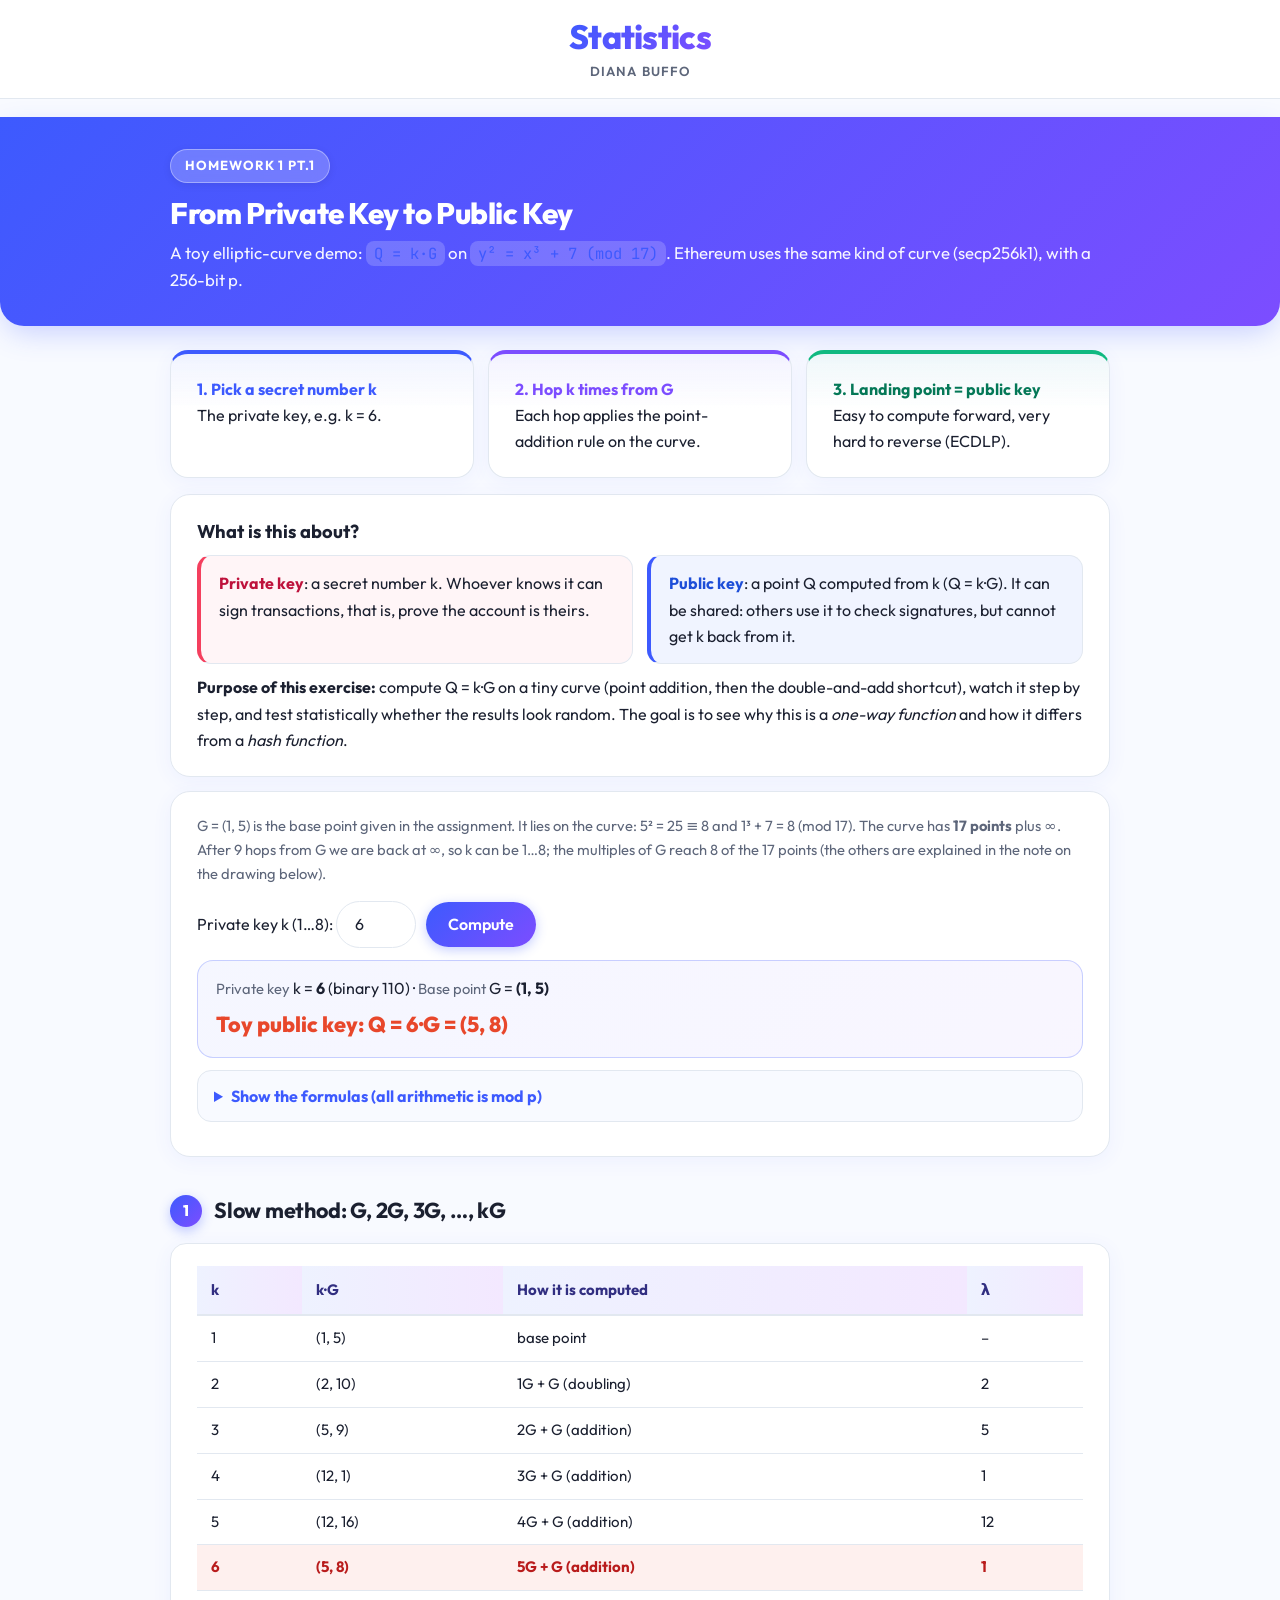
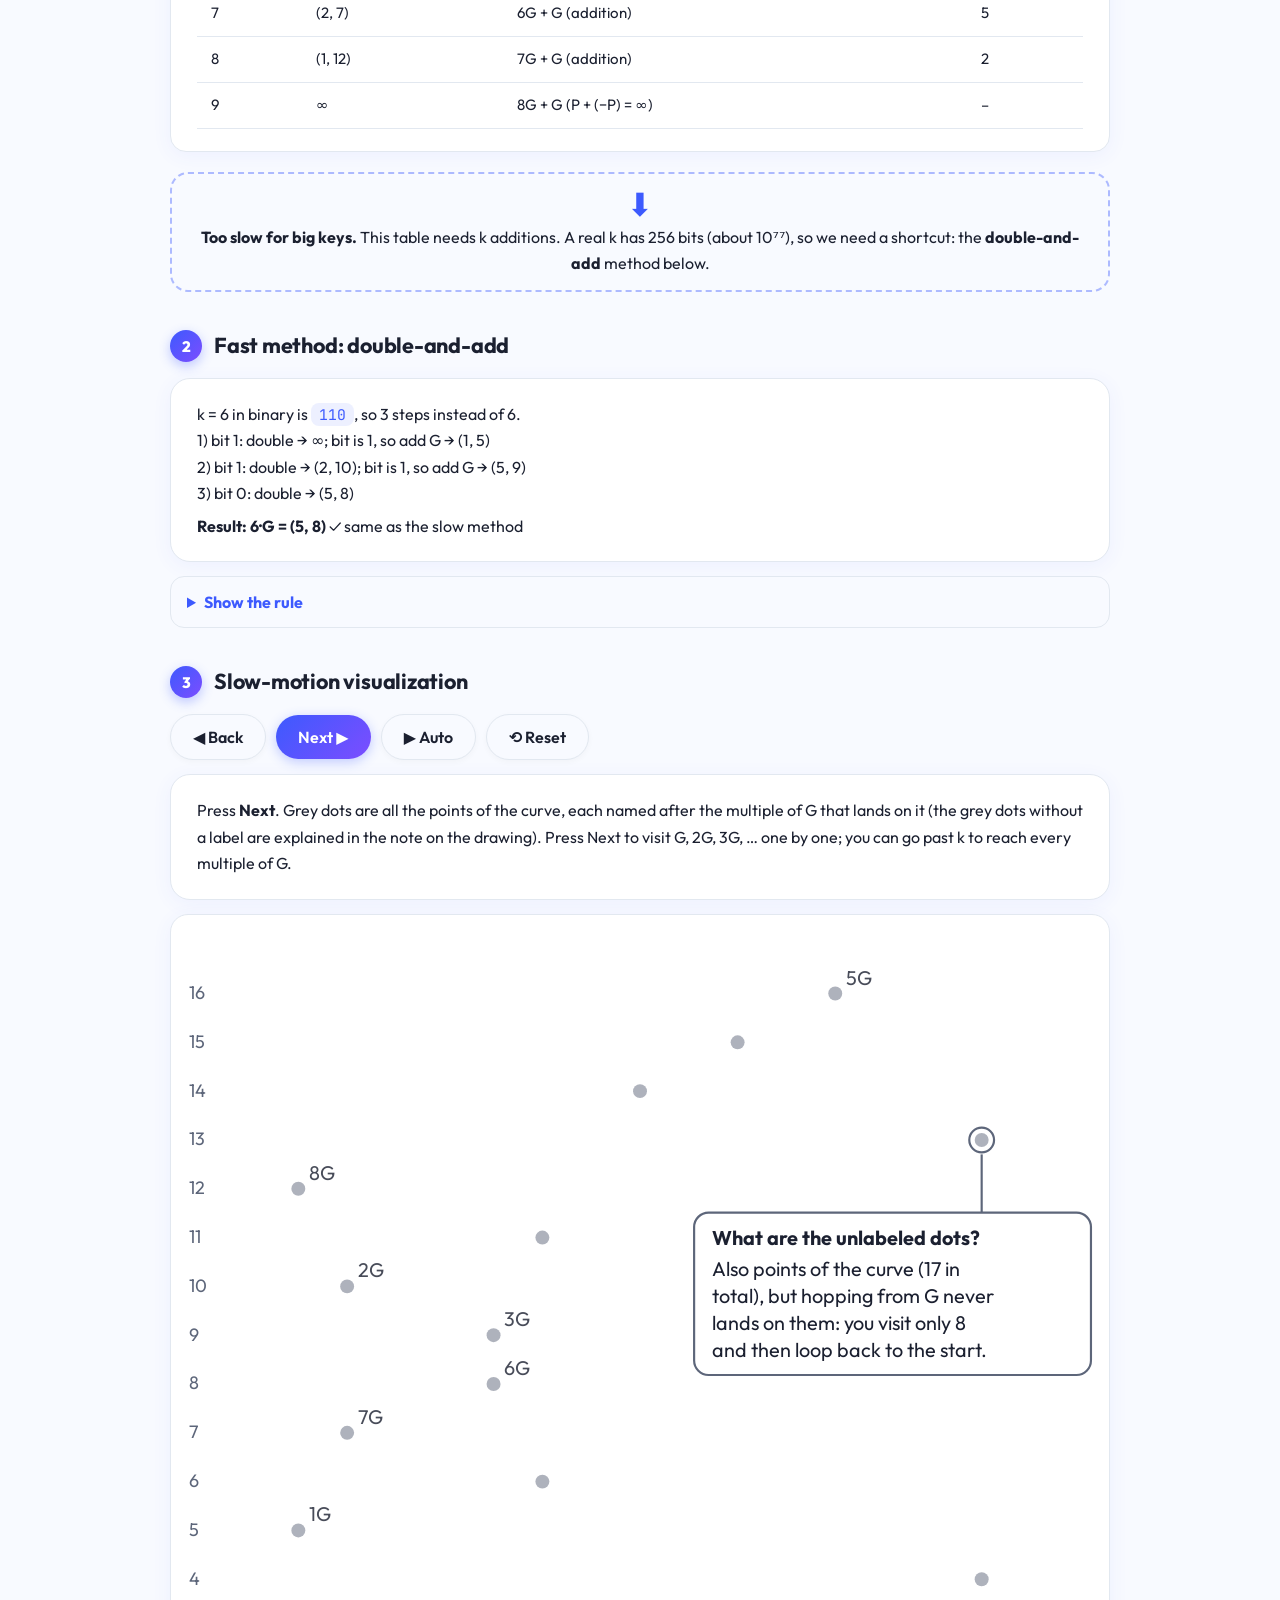
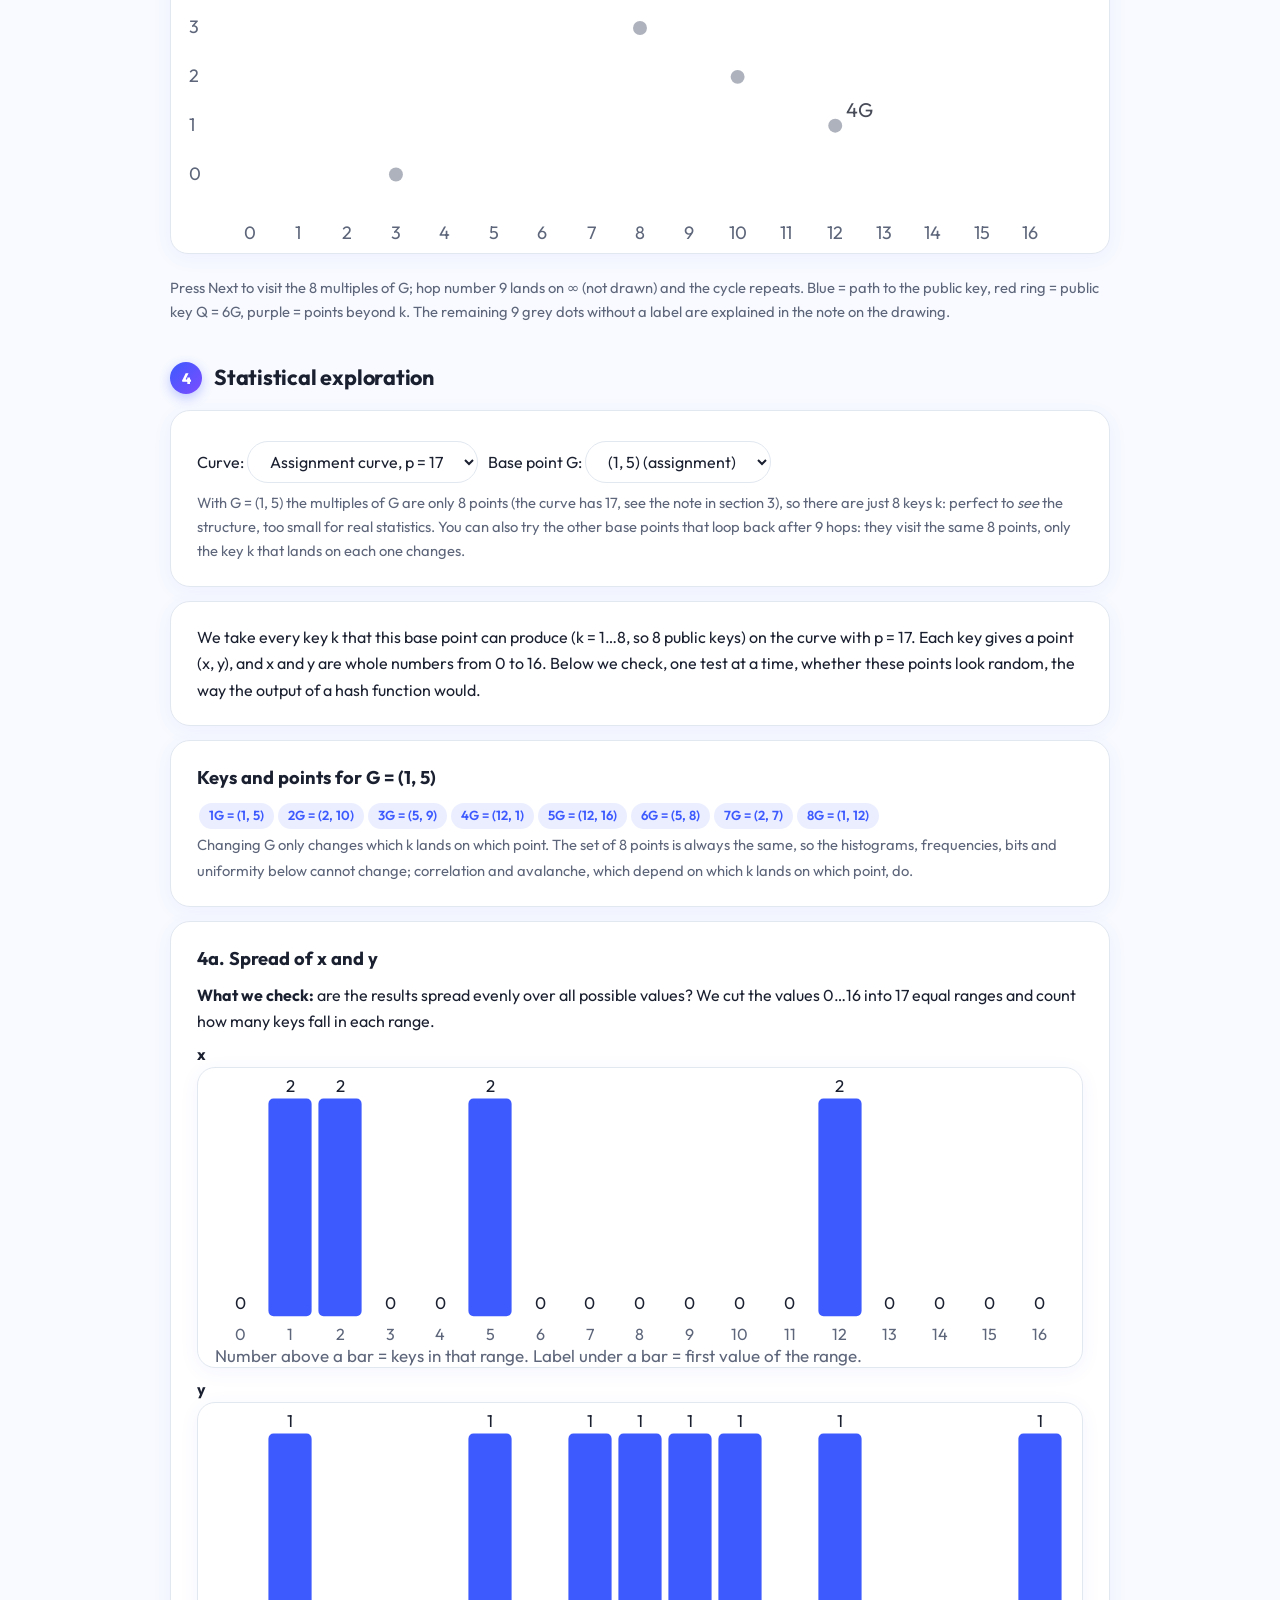
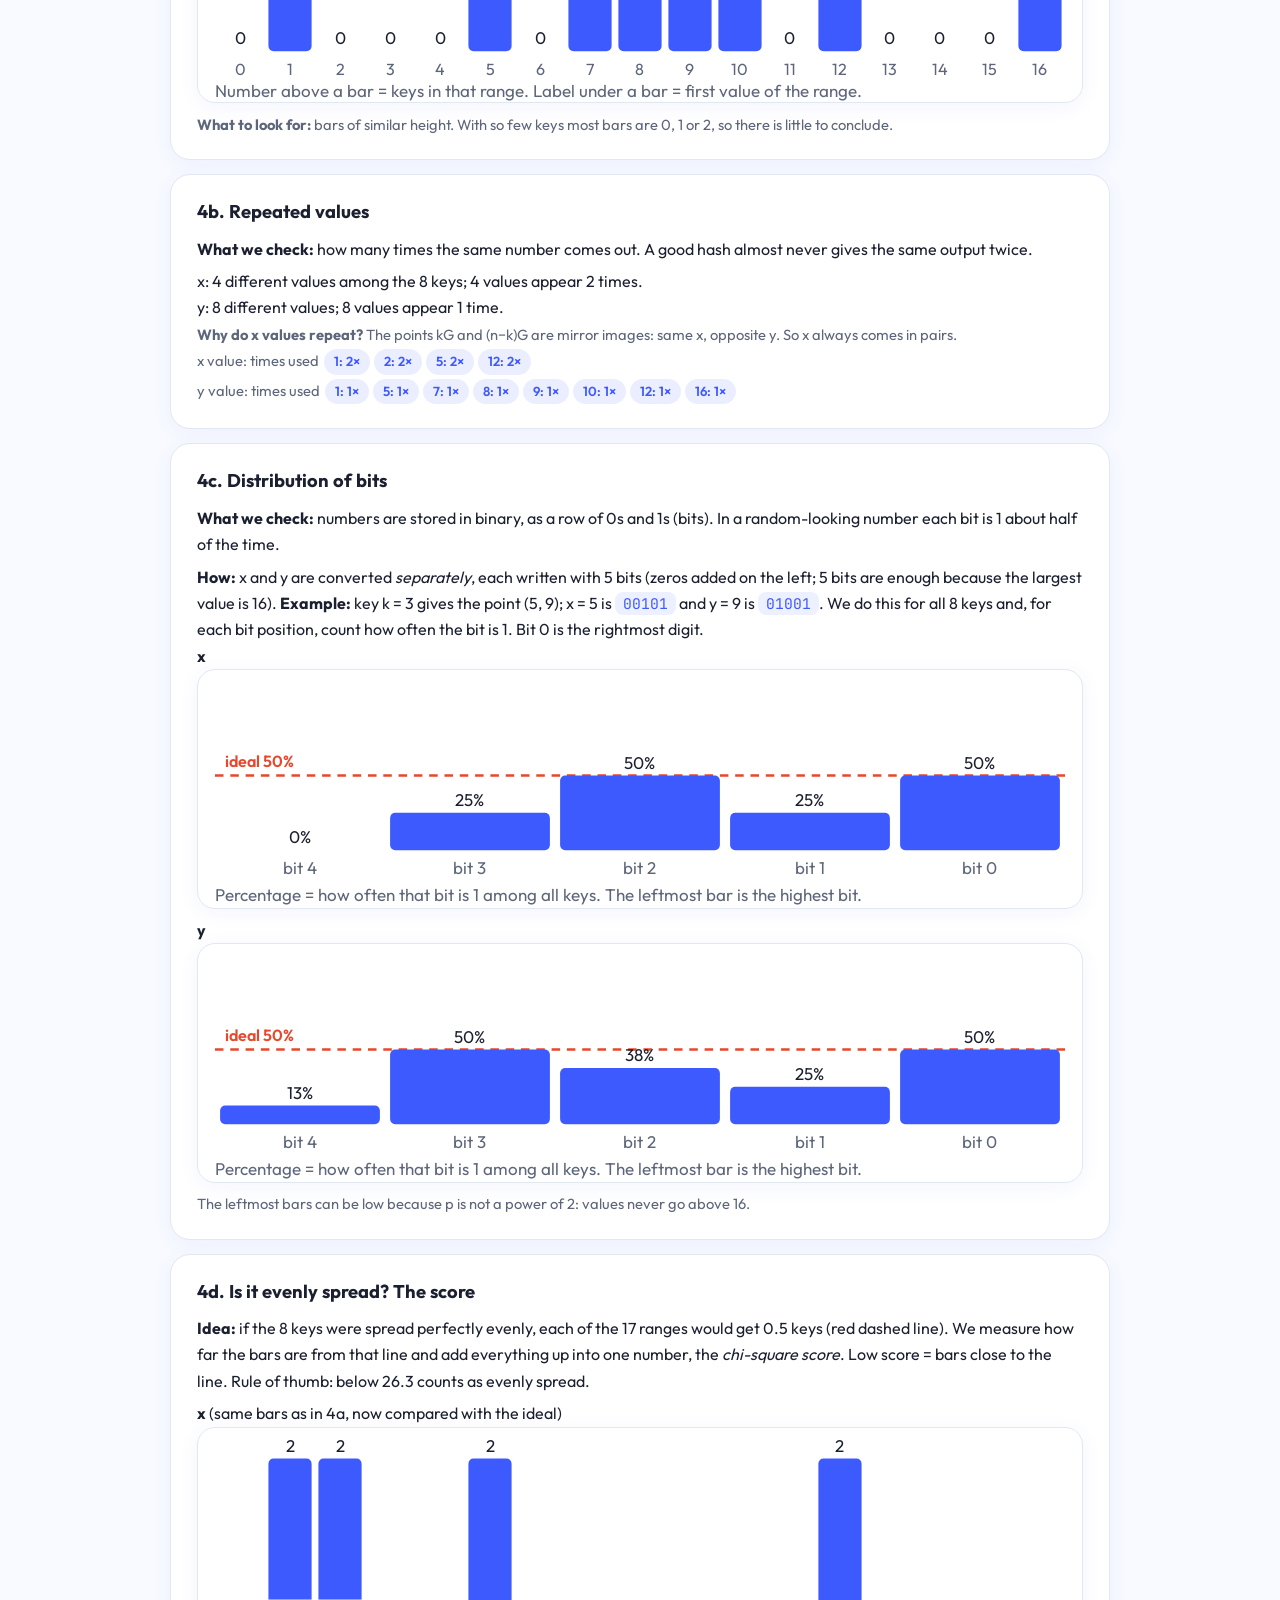
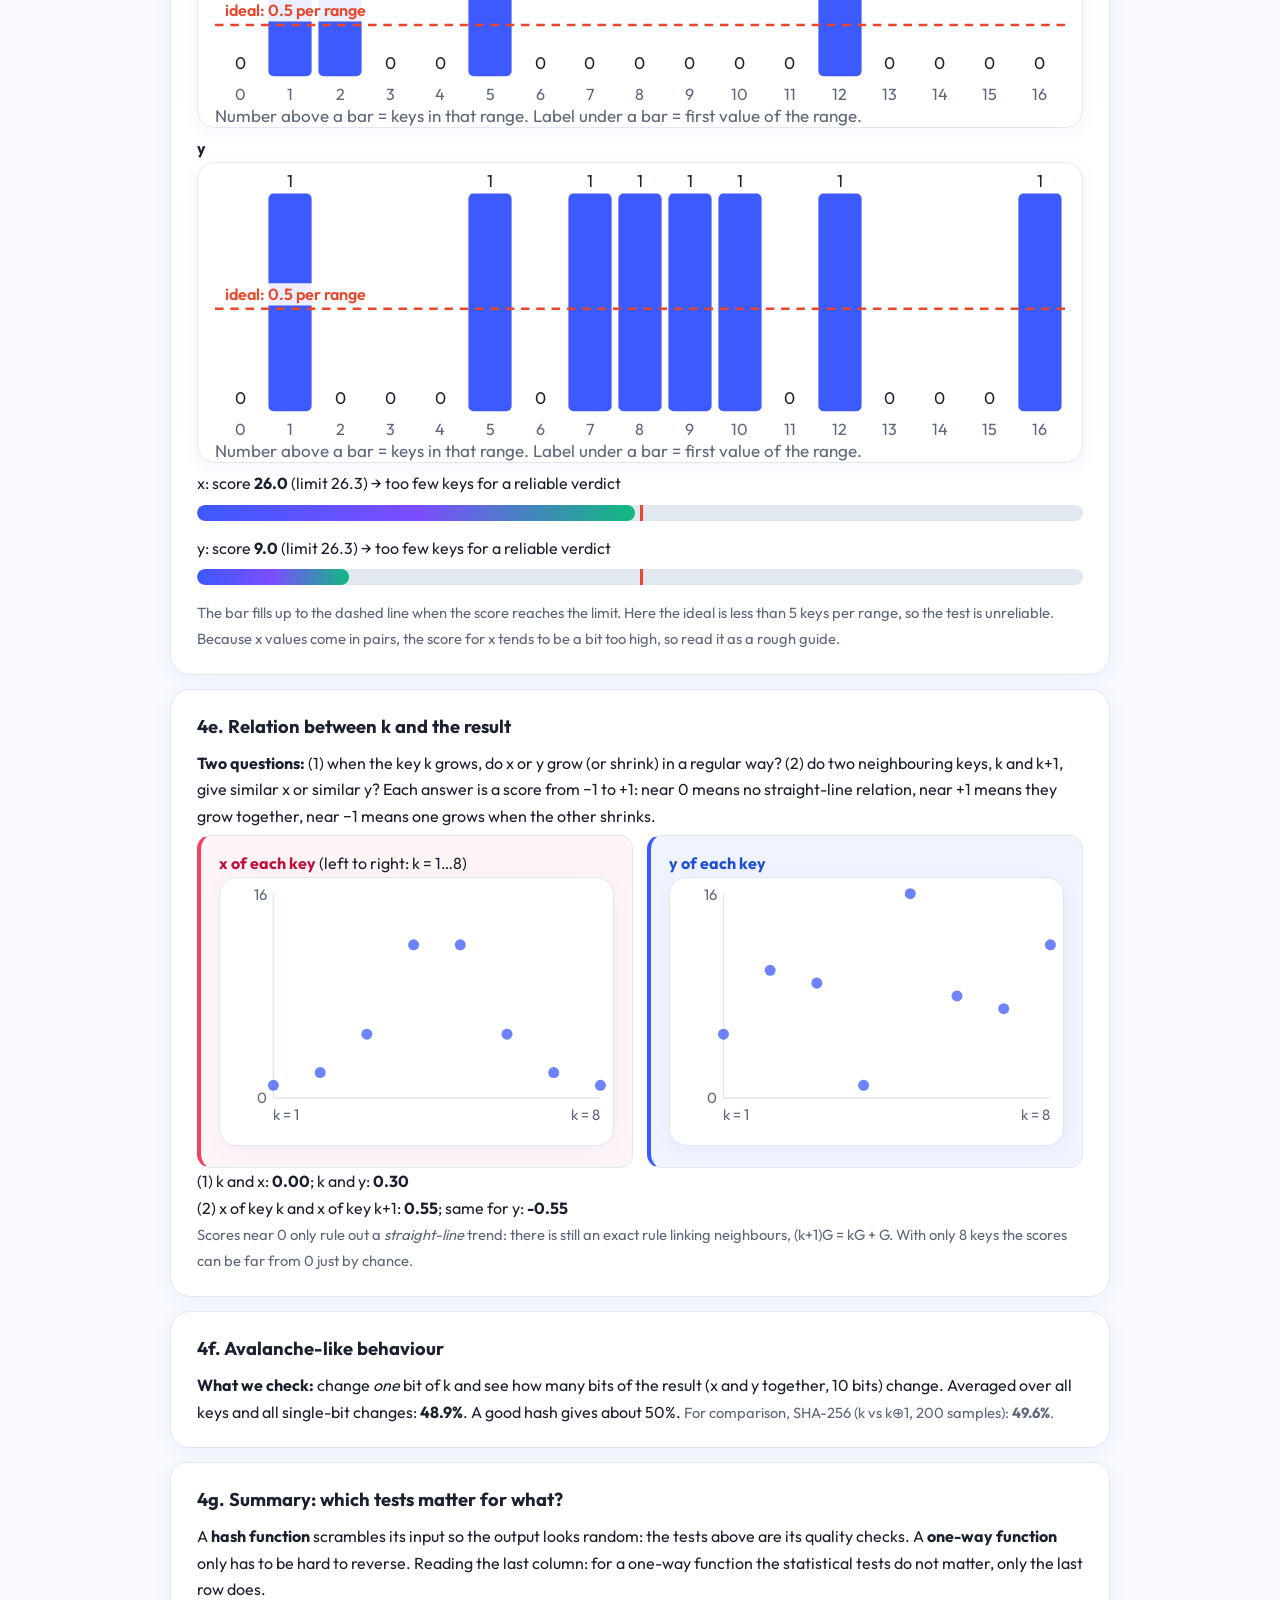
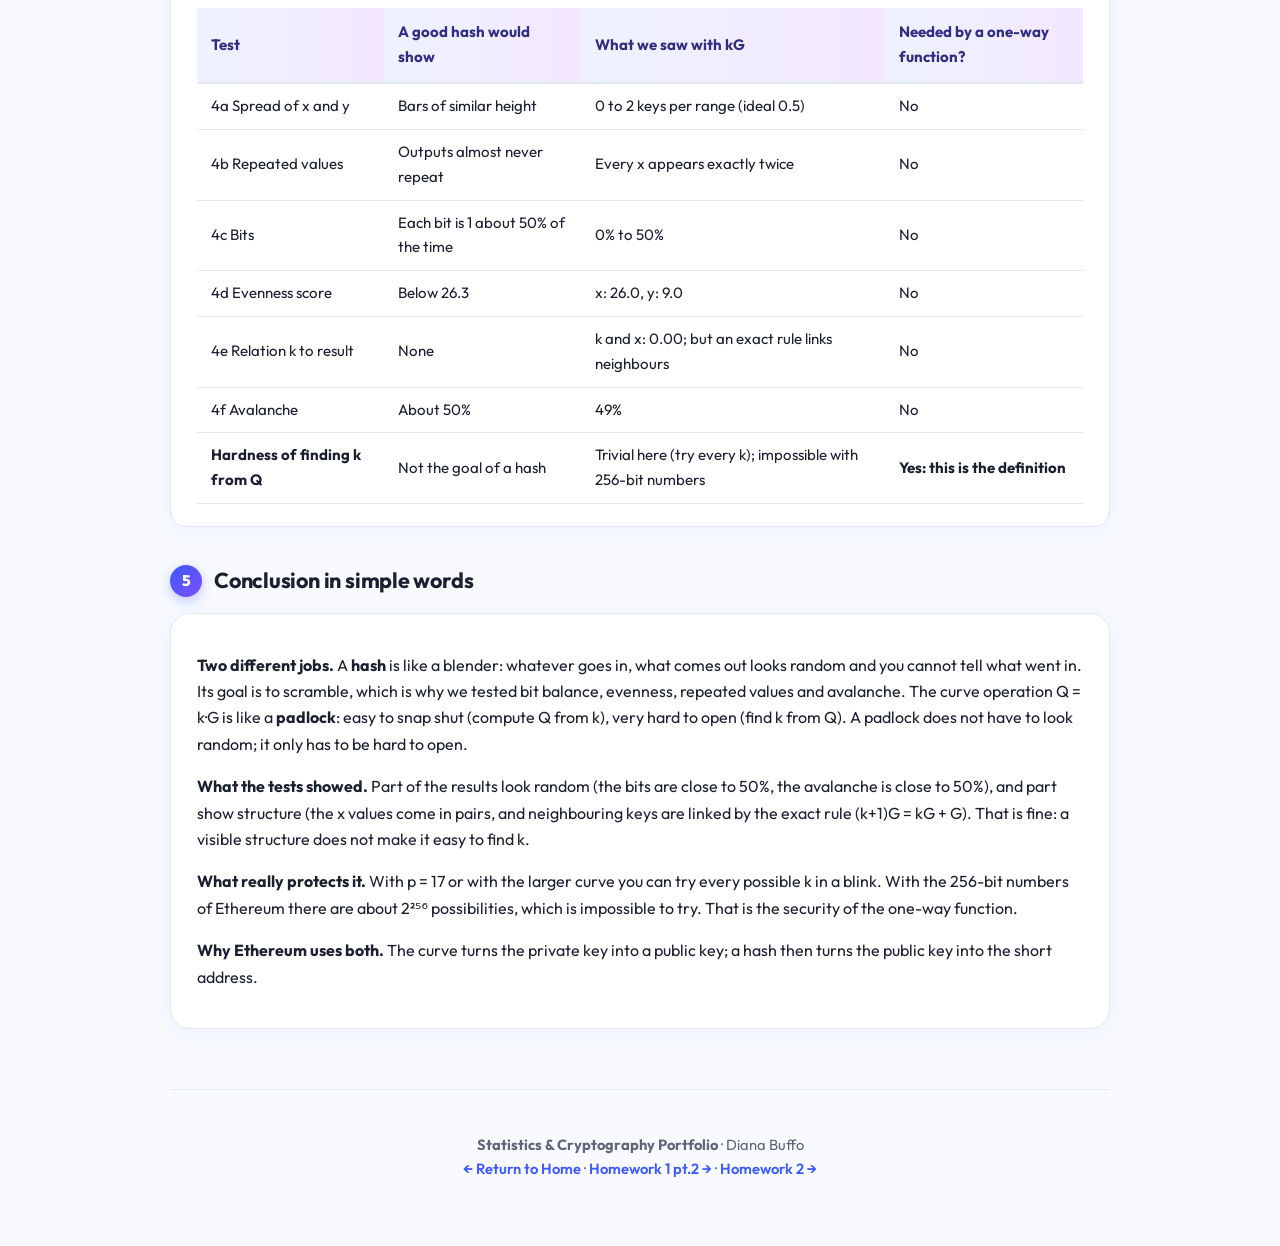
==== homework1-pt1.html @ 45e6b75f "rinomino hm1 (hm1 pt.1 e pt.2) e aggiungo hm2 per sbaglio ho incollato come link la home generale al" ====
<!DOCTYPE html>
<html lang="en">

<head>
    <meta charset="utf-8">
    <meta name="viewport" content="width=device-width, initial-scale=1, viewport-fit=cover">
    <title>Homework 1 pt.1 – From Private Key to Public Key (Toy Elliptic Curve) | Diana Buffo</title>
    <link rel="preconnect" href="https://fonts.googleapis.com">
    <link rel="preconnect" href="https://fonts.gstatic.com" crossorigin>
    <link href="https://fonts.googleapis.com/css2?family=Outfit:wght@400;500;600;700;800&family=JetBrains+Mono:wght@400;500;600&display=swap" rel="stylesheet">
    <link rel="stylesheet" href="css/homework1-pt1.css">
</head>

<body>
    <nav class="navbar">
        <a href="index.html" class="brand-centered" title="Torna alla Home">
            <span class="brand-title">Statistics</span>
            <span class="brand-subtitle">Diana Buffo</span>
        </a>
    </nav>
    <header>
        <div>
            <div class="hw-tag">Homework 1 pt.1</div>
            <h1>From Private Key to Public Key</h1>
            <p>A toy elliptic-curve demo: <code style="background:rgba(255,255,255,.2)">Q = k·G</code> on <code
                    style="background:rgba(255,255,255,.2)">y² = x³ + 7 (mod 17)</code>. Ethereum uses the same kind of
                curve (secp256k1), with a 256-bit p.</p>
        </div>
    </header>
    <main>
        <div class="steps">
            <div class="card"><b>1. Pick a secret number k</b><br>The private key, e.g. k = 6.</div>
            <div class="card"><b>2. Hop k times from G</b><br>Each hop applies the point-addition rule on the curve.
            </div>
            <div class="card"><b>3. Landing point = public key</b><br>Easy to compute forward, very hard to reverse
                (ECDLP).</div>
        </div>
        <div class="card">
            <h3>What is this about?</h3>
            <div class="grid2" style="margin:6px 0 10px">
                <div><b>Private key</b>: a secret number k. Whoever knows it can sign transactions, that is, prove the
                    account is theirs.</div>
                <div><b>Public key</b>: a point Q computed from k (Q = k·G). It can be shared: others use it to check
                    signatures, but cannot get k back from it.</div>
            </div>
            <p style="margin:0"><b>Purpose of this exercise:</b> compute Q = k·G on a tiny curve (point addition, then
                the double-and-add shortcut), watch it step by step, and test statistically whether the results look
                random. The goal is to see why this is a <i>one-way function</i> and how it differs from a <i>hash
                    function</i>.</p>
        </div>

        <div class="card">
            <p class="mut" id="info" style="margin-top:0"></p>
            <div class="row"><label>Private key k (1…8): <input id="k" type="number" min="1" max="8" value="6"
                        style="width:80px"></label><button id="go">Compute</button></div>
            <div id="res"></div>
            <details>
                <summary>Show the formulas (all arithmetic is mod p)</summary>
                <p><b>Addition</b> P ≠ Q: <code>λ = (y₂ − y₁)/(x₂ − x₁)</code>, <code>x₃ = λ² − x₁ − x₂</code>,
                    <code>y₃ = λ(x₁ − x₃) − y₁</code><br>
                    <b>Doubling</b> P + P: <code>λ = 3x₁²/(2y₁)</code>, <code>x₃ = λ² − 2x₁</code>,
                    <code>y₃ = λ(x₁ − x₃) − y₁</code><br>
                    <span class="mut">λ is the slope of the line through the two points (the tangent when doubling).
                        "Dividing" mod p means multiplying by the modular inverse.</span>
                </p>
            </details>
        </div>

        <h2><span class="n">1</span>Slow method: G, 2G, 3G, …, kG</h2>
        <div class="card wrap">
            <table id="tab" class="nw"></table>
        </div>
        <div class="arrow">
            <div class="a">⬇</div><b>Too slow for big keys.</b> This table needs k additions. A real k has 256 bits
            (about 10⁷⁷), so we need a shortcut: the <b>double-and-add</b> method below.
        </div>

        <h2><span class="n">2</span>Fast method: double-and-add</h2>
        <div class="card" id="da"></div>
        <details>
            <summary>Show the rule</summary>
            <p>Write k in binary and read the bits from left to right. Start from ∞. For every bit: <b>double</b> the
                current point; if the bit is 1, also <b>add G</b>. Doubling and adding use the formulas above. The
                number of steps is the number of bits of k (about 256 for a real key) instead of k.</p>
        </details>

        <h2><span class="n">3</span>Slow-motion visualization</h2>
        <div class="row"><button class="sec" id="prev">◀ Back</button><button id="next">Next ▶</button><button
                class="sec" id="auto">▶ Auto</button><button class="sec" id="rst">⟲ Reset</button></div>
        <div class="card" id="anim-txt"></div>
        <div id="svgbox"></div>
        <p class="mut" id="svgnote"></p>

        <h2><span class="n">4</span>Statistical exploration</h2>
        <div class="card">
            <div class="row">
                <label>Curve: <select id="scurve">
                        <option value="17">Assignment curve, p = 17</option>
                        <option value="1669">Larger curve, p = 1669</option>
                    </select></label>
                <label>Base point G: <select id="sg"></select></label>
            </div>
            <p class="mut" id="sexpl" style="margin:4px 0 0"></p>
        </div>
        <div id="stats"></div>

        <h2><span class="n">5</span>Conclusion in simple words</h2>
        <div class="card">
            <p><b>Two different jobs.</b> A <b>hash</b> is like a blender: whatever goes in, what comes out looks random
                and you cannot tell what went in. Its goal is to scramble, which is why we tested bit balance, evenness,
                repeated values and avalanche. The curve operation Q = k·G is like a <b>padlock</b>: easy to snap shut
                (compute Q from k), very hard to open (find k from Q). A padlock does not have to look random; it only
                has to be hard to open.</p>
            <p><b>What the tests showed.</b> Part of the results look random (the bits are close to 50%, the avalanche
                is close to 50%), and part show structure (the x values come in pairs, and neighbouring keys are linked
                by the exact rule (k+1)G = kG + G). That is fine: a visible structure does not make it easy to find k.
            </p>
            <p><b>What really protects it.</b> With p = 17 or with the larger curve you can try every possible k in a
                blink. With the 256-bit numbers of Ethereum there are about 2²⁵⁶ possibilities, which is impossible to
                try. That is the security of the one-way function.</p>
            <p><b>Why Ethereum uses both.</b> The curve turns the private key into a public key; a hash then turns the
                public key into the short address.</p>
        </div>

        <!-- FOOTER -->
        <footer>
            <p>
                <b>Statistics & Cryptography Portfolio</b> · Diana Buffo<br>
                <a href="index.html">← Return to Home</a> · 
                <a href="homework1-pt2.html">Homework 1 pt.2 →</a> · 
                <a href="homework2.html">Homework 2 →</a>
            </p>
        </footer>
    </main>
    <script>
        const $ = id => document.getElementById(id);
        const f = p => p ? `(${p[0]}, ${p[1]})` : '∞';
        function makeCurve(P, G0) {
            const mod = a => ((a % P) + P) % P;
            const inv = a => { let r0 = P, r1 = mod(a), t0 = 0, t1 = 1; while (r1) { const q = Math.floor(r0 / r1);[r0, r1] = [r1, r0 - q * r1];[t0, t1] = [t1, t0 - q * t1] } return mod(t0) };
            const add = (p, q) => {
                if (!p) return { r: q, note: '0 + Q = Q' }; if (!q) return { r: p, note: 'P + 0 = P' };
                if (p[0] === q[0] && mod(p[1] + q[1]) === 0) return { r: null, note: 'P + (−P) = ∞' };
                let l, note;
                if (p[0] === q[0] && p[1] === q[1]) { l = mod(3 * p[0] * p[0] * inv(2 * p[1])); note = 'doubling' }
                else { l = mod((q[1] - p[1]) * inv(q[0] - p[0])); note = 'addition' }
                const x = mod(l * l - p[0] - q[0]), y = mod(l * (p[0] - x) - p[1]); return { r: [x, y], l, note };
            };
            const all = []; for (let x = 0; x < P; x++)for (let y = 0; y < P; y++)if (mod(y * y) === mod(x ** 3 + 7)) all.push([x, y]);
            let G = G0; if (!G) { for (let x = 1; !G; x++)for (let y = 1; y < P; y++)if (mod(y * y) === mod(x ** 3 + 7)) { G = [x, y]; break } }
            const rows = []; let R = null; for (let k = 1; k <= 5000; k++) { const o = add(R, G); R = o.r; rows.push({ k, R, l: o.l, note: o.note }); if (!R) break }
            const pts = [null, ...rows.map(r => r.R)];
            const mulDA = k => { let R = null; const st = []; for (const b of k.toString(2)) { R = add(R, R).r; let s = `bit ${b}: double → ${f(R)}`; if (b === '1') { R = add(R, G).r; s += `; bit is 1, so add G → ${f(R)}` } st.push(s) } return { R, st } };
            return { P, G, mod, add, all, rows, pts, order: rows.length, mulDA };
        }
        let C = makeCurve(17, [1, 5]), K = 6, step = 0, timer = null; const pc = C.all.map(p => makeCurve(17, p)), optLabel = c => `${f(c.G)}${c.G[0] === 1 && c.G[1] === 5 ? ' (assignment)' : ''}`;
        function setup() { K = Math.max(1, Math.min(+$('k').value || 6, C.order - 1)); $('k').value = K; step = 0; stop(); render() }
        function render() {
            const Q = C.pts[K], da = C.mulDA(K);
            $('info').innerHTML = `G = (1, 5) is the base point given in the assignment. It lies on the curve: 5² = 25 ≡ 8 and 1³ + 7 = 8 (mod 17). The curve has <b>${C.all.length} points</b> plus ∞. After ${C.order} hops from G we are back at ∞, so k can be 1…${C.order - 1}; the multiples of G reach ${C.order - 1} of the ${C.all.length} points (the others are explained in the note on the drawing below).`;
            $('res').innerHTML = `<span class="mut">Private key</span> k = <b>${K}</b> (binary ${K.toString(2)}) · <span class="mut">Base point</span> G = <b>${f(C.G)}</b><br><span class="big">Toy public key: Q = ${K}·G = ${f(Q)}</span>`;
            let h = '<tr><th>k</th><th>k·G</th><th>How it is computed</th><th>λ</th></tr>';
            C.rows.forEach(r => h += `<tr class="${r.k === K ? 'sel' : ''}"><td>${r.k}</td><td>${f(r.R)}</td><td>${r.k === 1 ? 'base point' : `${r.k - 1}G + G (${r.note})`}</td><td>${r.l ?? '–'}</td></tr>`);
            $('tab').innerHTML = h;
            $('da').innerHTML = `k = ${K} in binary is <code>${K.toString(2)}</code>, so ${da.st.length} steps instead of ${K}.<br>` + da.st.map((s, i) => `<div>${i + 1}) ${s}</div>`).join('') + `<div style="margin-top:6px"><b>Result: ${K}·G = ${f(da.R)}</b> ${da.R && da.R[0] === Q[0] && da.R[1] === Q[1] ? '✓ same as the slow method' : '✗ mismatch'}</div>`;
            draw();
        }
        function draw() {
            const W = 520, M = 30, P = C.P, s = (W - 2 * M) / P, X = x => M + x * s + s / 2, Y = y => W - M - y * s - s / 2;
            let g = '';
            for (let i = 0; i < P; i++)g += `<text x="${X(i)}" y="${W - 8}" font-size="10" text-anchor="middle" fill="var(--mut)">${i}</text><text x="10" y="${Y(i) + 3}" font-size="10" fill="var(--mut)">${i}</text>`;
            C.all.forEach(p => g += `<circle cx="${X(p[0])}" cy="${Y(p[1])}" r="${s / 7}" fill="var(--mut)" opacity=".5"/>`);
            const rs = new Set(C.pts.slice(1, C.order).map(p => p.join())), ap = C.all.filter(p => !rs.has(p.join())), an = ap.find(p => p[0] === 15 && p[1] === 13) || ap[0]; if (an) { const ax = X(an[0]), ay = Y(an[1]), bx = 290, by = 165; g += `<line x1="${ax}" y1="${ay + 8}" x2="${ax}" y2="${by}" stroke="var(--mut)" stroke-width="1.2"/><circle cx="${ax}" cy="${ay}" r="${s / 7 + 3}" fill="none" stroke="var(--mut)" stroke-width="1.2"/><rect x="${bx}" y="${by}" width="220" height="90" rx="8" fill="var(--card)" stroke="var(--mut)" stroke-width="1.2"/><text x="${bx + 10}" y="${by + 18}" font-size="11" font-weight="700" fill="var(--fg)">What are the unlabeled dots?</text><text x="${bx + 10}" y="${by + 35}" font-size="11" fill="var(--fg)">Also points of the curve (17 in</text><text x="${bx + 10}" y="${by + 50}" font-size="11" fill="var(--fg)">total), but hopping from G never</text><text x="${bx + 10}" y="${by + 65}" font-size="11" fill="var(--fg)">lands on them: you visit only 8</text><text x="${bx + 10}" y="${by + 80}" font-size="11" fill="var(--fg)">and then loop back to the start.</text>` } const sv = Math.min(step, C.order - 1); for (let j = sv + 1; j < C.order; j++) { const p = C.pts[j]; g += `<text x="${X(p[0]) + 6}" y="${Y(p[1]) - 5}" font-size="11" fill="var(--fg)" opacity=".8">${j}G</text>` }
            const path = []; for (let j = 1; j <= sv; j++)path.push(`${X(C.pts[j][0])},${Y(C.pts[j][1])}`);
            if (path.length > 1) g += `<polyline points="${path.join(' ')}" fill="none" stroke="var(--ac)" stroke-width="1.5"/>`;
            for (let j = 1; j <= sv; j++) { const p = C.pts[j], cur = j === step, q = j === K; g += `${q ? `<circle cx="${X(p[0])}" cy="${Y(p[1])}" r="12" fill="none" stroke="var(--hi)" stroke-width="2"/>` : ''}<circle cx="${X(p[0])}" cy="${Y(p[1])}" r="${cur ? 7 : 5}" fill="${q ? 'var(--hi)' : j > K ? 'var(--ac2)' : 'var(--ac)'}"/><text x="${X(p[0]) + 8}" y="${Y(p[1]) - 6}" font-size="11" font-weight="${q ? 700 : 400}" fill="var(--fg)">${j}G${q ? ' = Q' : ''}</text>` }
            $('svgbox').innerHTML = `<svg viewBox="0 0 ${W} ${W}" role="img" aria-label="Points of the curve and multiples of G">${g}</svg>`;
            const r = C.rows[step - 1];
            $('anim-txt').innerHTML = step === 0 ? 'Press <b>Next</b>. Grey dots are all the points of the curve, each named after the multiple of G that lands on it (the grey dots without a label are explained in the note on the drawing). Press Next to visit G, 2G, 3G, … one by one; you can go past k to reach every multiple of G.' :
                `Step ${step}/${C.order}: <b>${step}G = ${f(r.R)}</b>${step === K ? ' ← this is the public key Q' : ''}<br>` + (step === 1 ? 'We start from the base point G.' : `${step === C.order ? `${step - 1}G is the mirror point of G (same x, opposite y), so adding G gives ∞` : `${step - 1}G + G (${r.note}), λ = ${r.l} → x₃ = λ² − x₁ − x₂, y₃ = λ(x₁ − x₃) − y₁ (mod ${P})`}`) + (step === K ? '<br><b>Reached the public key.</b> Keep pressing Next to visit the remaining points.' : '') + (step === C.order ? '<br>The cycle is closed: after this the sequence repeats from G.' : '');
            $('svgnote').innerHTML = `Press Next to visit the ${C.order - 1} multiples of G; hop number ${C.order} lands on ∞ (not drawn) and the cycle repeats. Blue = path to the public key, red ring = public key Q = ${K}G, purple = points beyond k. The remaining ${C.all.length - C.order + 1} grey dots without a label are explained in the note on the drawing.`;
        }
        function stop() { clearInterval(timer); timer = null; $('auto').textContent = '▶ Auto' }
        const nxt = () => { if (step < C.order) { step++; draw() } else stop() };
        $('next').onclick = () => { stop(); nxt() }; $('prev').onclick = () => { stop(); if (step > 0) { step--; draw() } }; $('rst').onclick = () => { stop(); step = 0; draw() };
        $('auto').onclick = () => { if (timer) { stop(); return } if (step >= C.order) step = 0; $('auto').textContent = '⏸ Pause'; timer = setInterval(nxt, 1000); nxt() };
        $('go').onclick = setup;

        /* ---------- statistics ---------- */
        const mean = a => a.reduce((s, v) => s + v, 0) / a.length;
        function pear(a, b) { const ma = mean(a), mb = mean(b); let n = 0, da = 0, db = 0; a.forEach((v, i) => { n += (v - ma) * (b[i] - mb); da += (v - ma) ** 2; db += (b[i] - mb) ** 2 }); return n / Math.sqrt(da * db) }
        const pop = n => { let c = 0; while (n) { c += n & 1; n >>= 1 } return c };
        const hist = (a, P, bins) => { const c = Array(bins).fill(0); a.forEach(v => c[Math.min(bins - 1, Math.floor(v * bins / P))]++); return c };
        const bin = (v, nb) => v.toString(2).padStart(nb, '0');
        const hbar = (c, P, E) => {
            const W = 520, H = 176, L = 10, B = 30, T = 18, n = c.length, bw = (W - 2 * L) / n, mx = Math.max(...c, E || 0, 1), Y = v => H - B - (H - B - T) * v / mx; let g = '';
            c.forEach((v, i) => { const x = L + i * bw, first = Math.ceil(i * P / n); g += `<rect x="${x + 2}" y="${Y(v)}" width="${bw - 4}" height="${H - B - Y(v)}" rx="3" fill="var(--ac)"/><text x="${x + bw / 2}" y="${Y(v) - 4}" font-size="10" text-anchor="middle" fill="var(--fg)">${v}</text><text x="${x + bw / 2}" y="${H - 16}" font-size="9.5" text-anchor="middle" fill="var(--mut)">${first}</text>` });
            if (E) g += `<line x1="${L}" x2="${W - L}" y1="${Y(E)}" y2="${Y(E)}" stroke="var(--hi)" stroke-width="1.5" stroke-dasharray="5 4"/><rect x="${L + 4}" y="${Y(E) - 15}" width="124" height="13" rx="3" fill="var(--card)" opacity="0.9"/><text x="${L + 6}" y="${Y(E) - 5}" font-size="9.5" font-weight="600" text-anchor="start" fill="var(--hi)">ideal: ${E.toFixed(1)} per range</text>`;
            return `<svg viewBox="0 0 ${W} ${H}" role="img" aria-label="Bar chart: keys per range of values">${g}<text x="${L}" y="${H - 3}" font-size="10" fill="var(--mut)">Number above a bar = keys in that range. Label under a bar = first value of the range.</text></svg>`
        };
        const bitBars = a => {
            const W = 520, H = 140, L = 10, B = 34, T = 18, n = a.length, bw = (W - 2 * L) / n, Y = v => H - B - (H - B - T) * v;
            let g = `<line x1="${L}" x2="${W - L}" y1="${Y(.5)}" y2="${Y(.5)}" stroke="var(--hi)" stroke-width="1.5" stroke-dasharray="5 4"/><rect x="${L + 4}" y="${Y(.5) - 15}" width="58" height="13" rx="3" fill="var(--card)" opacity="0.9"/><text x="${L + 6}" y="${Y(.5) - 5}" font-size="9.5" font-weight="600" text-anchor="start" fill="var(--hi)">ideal 50%</text>`;
            for (let i = 0; i < n; i++) { const j = n - 1 - i, v = a[j], x = L + i * bw; g += `<rect x="${x + 3}" y="${Y(v)}" width="${bw - 6}" height="${H - B - Y(v)}" rx="3" fill="var(--ac)"/><text x="${x + bw / 2}" y="${Y(v) - 4}" font-size="10" text-anchor="middle" fill="var(--fg)">${Math.round(v * 100)}%</text><text x="${x + bw / 2}" y="${H - 20}" font-size="10" text-anchor="middle" fill="var(--mut)">bit ${j}</text>` }
            return `<svg viewBox="0 0 ${W} ${H}" role="img" aria-label="Share of ones for each bit position">${g}<text x="${L}" y="${H - 4}" font-size="10" fill="var(--mut)">Percentage = how often that bit is 1 among all keys. The leftmost bar is the highest bit.</text></svg>`
        };
        const scat = (v, P) => {
            const W = 250, H = 170, L = 34, B = 30, T = 10, R = 8, n = v.length, X = i => L + (W - L - R) * i / (n - 1 || 1), Y = a => H - B - (H - B - T) * a / (P - 1), r = n > 100 ? 1.6 : 3.5;
            let g = `<line x1="${L}" x2="${L}" y1="${T}" y2="${H - B}" stroke="var(--ln)"/><line x1="${L}" x2="${W - R}" y1="${H - B}" y2="${H - B}" stroke="var(--ln)"/><text x="${L - 4}" y="${T + 4}" font-size="9.5" text-anchor="end" fill="var(--mut)">${P - 1}</text><text x="${L - 4}" y="${H - B + 3}" font-size="9.5" text-anchor="end" fill="var(--mut)">0</text><text x="${L}" y="${H - 16}" font-size="9.5" fill="var(--mut)">k = 1</text><text x="${W - R}" y="${H - 16}" font-size="9.5" text-anchor="end" fill="var(--mut)">k = ${n}</text>`;
            v.forEach((a, i) => g += `<circle cx="${X(i)}" cy="${Y(a)}" r="${r}" fill="var(--ac)" opacity=".75"/>`);
            return `<svg viewBox="0 0 ${W} ${H}" role="img" aria-label="Each dot is one key">${g}</svg>`
        };
        const gauge = (v, lim) => `<div class="gauge"><div class="gf" style="width:${Math.min(100, v / (2 * lim) * 100)}%"></div><div class="gl"></div></div>`;
        const chi = (c, E) => c.reduce((s, o) => s + (o - E) ** 2 / E, 0);
        async function sha() { let t = 0, n = 0; const e = new TextEncoder(); for (let k = 1; k <= 200; k++) { const a = new Uint8Array(await crypto.subtle.digest('SHA-256', e.encode(String(k)))), b = new Uint8Array(await crypto.subtle.digest('SHA-256', e.encode(String(k ^ 1)))); a.forEach((v, i) => t += pop(v ^ b[i])); n += 256 } return t / n }
        function fillG() {
            const sel = $('sg'), P = +$('scurve').value; sel.innerHTML = '';
            if (P === 17) {
                pc.filter(c => c.order === 9).forEach(c => sel.add(new Option(optLabel(c), c.G.join(',')))); sel.value = '1,5'; sel.disabled = false;
                $('sexpl').innerHTML = 'With G = (1, 5) the multiples of G are only 8 points (the curve has 17, see the note in section 3), so there are just 8 keys k: perfect to <i>see</i> the structure, too small for real statistics. You can also try the other base points that loop back after 9 hops: they visit the same 8 points, only the key k that lands on each one changes.'
            }
            else {
                const c = makeCurve(P); sel.add(new Option(f(c.G) + ' (first valid point, found automatically)', c.G.join(','))); sel.disabled = true;
                $('sexpl').innerHTML = `The larger curve (same equation, p = ${P}) has ${c.all.length} points. The base point is the first valid point found, ${f(c.G)}, and its hops loop back after ${c.order} steps, so we get ${c.order - 1} keys: many more than 8, so the charts and tests start to mean something. The only requirement on p is to be a prime number (other than 3 and 7); this one was picked because the loop of any base point then passes through all the points of the curve.`
            }
            stats();
        }
        function stats() {
            const P = +$('scurve').value, [gx, gy] = $('sg').value.split(',').map(Number), S = makeCurve(P, [gx, gy]), m = S.order - 1;
            const ks = [], xs = [], ys = []; for (let k = 1; k <= m; k++) { ks.push(k); xs.push(S.pts[k][0]); ys.push(S.pts[k][1]) }
            const nb = Math.ceil(Math.log2(P)), bins = 17, E = m / bins, crit = 26.30;
            const bf = a => Array.from({ length: nb }, (_, i) => mean(a.map(v => (v >> i) & 1)));
            const cx = hist(xs, P, bins), cy = hist(ys, P, bins), X2 = chi(cx, E), Y2 = chi(cy, E);
            const cnt = a => { const o = {}; a.forEach(v => o[v] = (o[v] || 0) + 1); return o }, ox = cnt(xs), oy = cnt(ys);
            const mult = (o, w) => { const r = {}; Object.values(o).forEach(c => r[c] = (r[c] || 0) + 1); return Object.entries(r).map(([c, n]) => `${n} ${w}${n > 1 ? 's' : ''} appear${n > 1 ? '' : 's'} ${c} time${c > 1 ? 's' : ''}`).join(', ') };
            const chips = o => Object.entries(o).map(([v, c]) => `<span class="chip">${v}: ${c}×</span>`).join('');
            const verdict = x2 => E < 5 ? 'too few keys for a reliable verdict' : (x2 < crit ? 'looks evenly spread' : 'does not look evenly spread');
            const lag = a => pear(a.slice(0, -1), a.slice(1));
            let t = 0, c = 0; for (let k = 1; k <= m; k++)for (let i = 0; i < Math.ceil(Math.log2(S.order)) + 1; i++) { const k2 = k ^ (1 << i); if (k2 >= 1 && k2 <= m) { t += pop(S.pts[k][0] ^ S.pts[k2][0]) + pop(S.pts[k][1] ^ S.pts[k2][1]); c += 2 * nb } }
            const av = t / c, ckx = pear(ks, xs), cky = pear(ks, ys), bx = bf(xs), by = bf(ys), exk = Math.min(3, m), ex = S.pts[exk];
            const mp = Array.from({ length: Math.min(m, 16) }, (_, i) => `<span class="chip">${i + 1}G = (${xs[i]}, ${ys[i]})</span>`).join('');
            const bmin = Math.round(100 * Math.min(...bx, ...by)), bmax = Math.round(100 * Math.max(...bx, ...by));
            const twice = Object.values(ox).every(v => v === 2);
            $('stats').innerHTML = `<div class="card">We take every key k that this base point can produce (k = 1…${m}, so ${m} public keys) on the curve with p = ${P}. Each key gives a point (x, y), and x and y are whole numbers from 0 to ${P - 1}. Below we check, one test at a time, whether these points look random, the way the output of a hash function would.</div>
 <div class="card"><h3>Keys and points for G = ${f(S.G)}</h3>${mp}${m > 16 ? ' …' : ''}${P === 17 ? '<br><span class="mut">Changing G only changes which k lands on which point. The set of ' + m + ' points is always the same, so the histograms, frequencies, bits and uniformity below cannot change; correlation and avalanche, which depend on which k lands on which point, do.</span>' : ''}</div>
 <div class="card"><h3>4a. Spread of x and y</h3><p style="margin:0 0 6px"><b>What we check:</b> are the results spread evenly over all possible values? We cut the values 0…${P - 1} into ${bins} equal ranges and count how many keys fall in each range.</p><b>x</b>${hbar(cx, P)}<b>y</b>${hbar(cy, P)}<span class="mut"><b>What to look for:</b> bars of similar height. ${m < 40 ? 'With so few keys most bars are 0, 1 or 2, so there is little to conclude.' : ''}</span></div>
 <div class="card"><h3>4b. Repeated values</h3><p style="margin:0 0 6px"><b>What we check:</b> how many times the same number comes out. A good hash almost never gives the same output twice.</p>x: ${Object.keys(ox).length} different values among the ${m} keys; ${mult(ox, 'value')}.<br>y: ${Object.keys(oy).length} different values; ${mult(oy, 'value')}.
 <br><span class="mut"><b>Why do x values repeat?</b> The points kG and (n−k)G are mirror images: same x, opposite y. So x always comes in pairs.</span>${P <= 17 ? `<br><span class="mut">x value: times used</span> ${chips(ox)}<br><span class="mut">y value: times used</span> ${chips(oy)}` : ''}</div>
 <div class="card"><h3>4c. Distribution of bits</h3><p style="margin:0 0 6px"><b>What we check:</b> numbers are stored in binary, as a row of 0s and 1s (bits). In a random-looking number each bit is 1 about half of the time.</p><b>How:</b> x and y are converted <i>separately</i>, each written with ${nb} bits (zeros added on the left; ${nb} bits are enough because the largest value is ${P - 1}). <b>Example:</b> key k = ${exk} gives the point (${ex[0]}, ${ex[1]}); x = ${ex[0]} is <code>${bin(ex[0], nb)}</code> and y = ${ex[1]} is <code>${bin(ex[1], nb)}</code>. We do this for all ${m} keys and, for each bit position, count how often the bit is 1. Bit 0 is the rightmost digit.<br><b>x</b>${bitBars(bx)}<b>y</b>${bitBars(by)}<span class="mut">The leftmost bars can be low because p is not a power of 2: values never go above ${P - 1}.</span></div>
 <div class="card"><h3>4d. Is it evenly spread? The score</h3><p style="margin:0 0 6px"><b>Idea:</b> if the ${m} keys were spread perfectly evenly, each of the ${bins} ranges would get ${E.toFixed(1)} keys (red dashed line). We measure how far the bars are from that line and add everything up into one number, the <i>chi-square score</i>. Low score = bars close to the line. Rule of thumb: below ${crit} counts as evenly spread.</p><b>x</b> (same bars as in 4a, now compared with the ideal)${hbar(cx, P, E)}<b>y</b>${hbar(cy, P, E)}
 <div>x: score <b>${X2.toFixed(1)}</b> (limit ${crit}) → ${verdict(X2)}${gauge(X2, crit)}y: score <b>${Y2.toFixed(1)}</b> (limit ${crit}) → ${verdict(Y2)}${gauge(Y2, crit)}</div><span class="mut">The bar fills up to the dashed line when the score reaches the limit.${E < 5 ? ' Here the ideal is less than 5 keys per range, so the test is unreliable.' : ''} Because x values come in pairs, the score for x tends to be a bit too high, so read it as a rough guide.</span></div>
 <div class="card"><h3>4e. Relation between k and the result</h3><p style="margin:0 0 6px"><b>Two questions:</b> (1) when the key k grows, do x or y grow (or shrink) in a regular way? (2) do two neighbouring keys, k and k+1, give similar x or similar y? Each answer is a score from −1 to +1: near 0 means no straight-line relation, near +1 means they grow together, near −1 means one grows when the other shrinks.</p>
 <div class="grid2"><div><b>x of each key</b> (left to right: k = 1…${m})${scat(xs, P)}</div><div><b>y of each key</b>${scat(ys, P)}</div></div>
 (1) k and x: <b>${ckx.toFixed(2)}</b>; k and y: <b>${cky.toFixed(2)}</b><br>(2) x of key k and x of key k+1: <b>${lag(xs).toFixed(2)}</b>; same for y: <b>${lag(ys).toFixed(2)}</b><br><span class="mut">Scores near 0 only rule out a <i>straight-line</i> trend: there is still an exact rule linking neighbours, (k+1)G = kG + G. ${m < 40 ? 'With only ' + m + ' keys the scores can be far from 0 just by chance.' : ''}</span></div>
 <div class="card"><h3>4f. Avalanche-like behaviour</h3><b>What we check:</b> change <i>one</i> bit of k and see how many bits of the result (x and y together, ${2 * nb} bits) change. Averaged over all keys and all single-bit changes: <b>${(av * 100).toFixed(1)}%</b>. A good hash gives about 50%. <span id="shav" class="mut">Computing SHA-256 comparison…</span></div>
 <div class="card wrap"><h3>4g. Summary: which tests matter for what?</h3><p style="margin:0 0 6px">A <b>hash function</b> scrambles its input so the output looks random: the tests above are its quality checks. A <b>one-way function</b> only has to be hard to reverse. Reading the last column: for a one-way function the statistical tests do not matter, only the last row does.</p>
 <table><tr><th>Test</th><th>A good hash would show</th><th>What we saw with kG</th><th>Needed by a one-way function?</th></tr>
 <tr><td>4a Spread of x and y</td><td>Bars of similar height</td><td>${Math.min(...cx)} to ${Math.max(...cx)} keys per range (ideal ${E.toFixed(1)})</td><td>No</td></tr>
 <tr><td>4b Repeated values</td><td>Outputs almost never repeat</td><td>${twice ? 'Every x appears exactly twice' : 'x values repeat'}</td><td>No</td></tr>
 <tr><td>4c Bits</td><td>Each bit is 1 about 50% of the time</td><td>${bmin}% to ${bmax}%</td><td>No</td></tr>
 <tr><td>4d Evenness score</td><td>Below ${crit}</td><td>x: ${X2.toFixed(1)}, y: ${Y2.toFixed(1)}</td><td>No</td></tr>
 <tr><td>4e Relation k to result</td><td>None</td><td>k and x: ${ckx.toFixed(2)}; but an exact rule links neighbours</td><td>No</td></tr>
 <tr><td>4f Avalanche</td><td>About 50%</td><td>${(av * 100).toFixed(0)}%</td><td>No</td></tr>
 <tr><td><b>Hardness of finding k from Q</b></td><td>Not the goal of a hash</td><td>Trivial here (try every k); impossible with 256-bit numbers</td><td><b>Yes: this is the definition</b></td></tr></table></div>`;
            sha().then(v => { const e = $('shav'); if (e) e.innerHTML = `For comparison, SHA-256 (k vs k⊕1, 200 samples): <b>${(v * 100).toFixed(1)}%</b>.` });
        }
        $('scurve').onchange = fillG; $('sg').onchange = stats;
        setup(); fillG();
    </script>
</body>

</html>
---- css/homework1-pt1.css ----
:root {
  --bg: #f8faff;
  --fg: #1b2030;
  --mut: #5d667a;
  --card: #ffffff;
  --ac: #3d5afe;
  --ac2: #7c4dff;
  --cyan: #06b6d4;
  --emerald: #10b981;
  --amber: #f59e0b;
  --rose: #f43f5e;
  --hi: #e8472b;
  --ln: #e2e8f0;
  --card-shadow: 0 4px 20px rgba(61, 90, 254, 0.06);
  --font-family: 'Outfit', system-ui, -apple-system, sans-serif;
  --font-mono: 'JetBrains Mono', ui-monospace, SFMono-Regular, Menlo, monospace;
  box-sizing: border-box;
  padding-top: env(safe-area-inset-top, 0px);
  padding-bottom: env(safe-area-inset-bottom, 0px);
}

@media (prefers-color-scheme: dark) {
  :root:not([data-theme="light"]) {
    --bg: #10131b;
    --fg: #e8ebf3;
    --mut: #9aa3b8;
    --card: #1a1f2c;
    --ac: #8099ff;
    --ac2: #b39dff;
    --hi: #ff7a63;
    --ln: #2f3648;
    --card-shadow: 0 4px 20px rgba(0, 0, 0, 0.3);
  }
}

:root[data-theme="dark"] {
  --bg: #10131b;
  --fg: #e8ebf3;
  --mut: #9aa3b8;
  --card: #1a1f2c;
  --ac: #8099ff;
  --ac2: #b39dff;
  --hi: #ff7a63;
  --ln: #2f3648;
  --card-shadow: 0 4px 20px rgba(0, 0, 0, 0.3);
}

* {
  box-sizing: border-box;
}

html {
  scroll-padding-top: env(safe-area-inset-top, 0px);
}

body {
  background: var(--bg);
  color: var(--fg);
  font: 16px/1.65 var(--font-family);
  margin: 0;
  padding: 0 16px 50px;
  -webkit-font-smoothing: antialiased;
}

/* NAVBAR CENTRATA */
.navbar {
  background: var(--card);
  border-bottom: 1px solid var(--ln);
  padding: 18px 20px 16px;
  text-align: center;
  margin: 0 -16px 18px;
  position: sticky;
  top: 0;
  z-index: 100;
  backdrop-filter: blur(14px);
  -webkit-backdrop-filter: blur(14px);
}

.brand-centered {
  display: inline-flex;
  flex-direction: column;
  align-items: center;
  text-decoration: none;
  transition: transform 0.2s ease, opacity 0.2s ease;
}

.brand-centered:hover {
  transform: translateY(-1px);
  opacity: 0.92;
}

.brand-title {
  font-family: var(--font-family);
  font-size: 2.1rem;
  font-weight: 800;
  letter-spacing: -0.02em;
  background: linear-gradient(135deg, var(--ac), var(--ac2));
  -webkit-background-clip: text;
  -webkit-text-fill-color: transparent;
  line-height: 1.15;
}

.brand-subtitle {
  font-family: var(--font-family);
  font-size: 0.82rem;
  font-weight: 600;
  color: var(--mut);
  margin-top: 4px;
  letter-spacing: 0.08em;
  text-transform: uppercase;
}

/* HEADER CON GRADIENTE IDENTICO AD HW2 */
header {
  background: linear-gradient(135deg, var(--ac) 0%, var(--ac2) 100%);
  color: #fff;
  border-radius: 0 0 24px 24px;
  padding: 32px 24px;
  margin: 0 -16px 24px;
  box-shadow: 0 10px 30px -5px rgba(61, 90, 254, 0.28);
}

header > div {
  max-width: 940px;
  margin: 0 auto;
}

header h1 {
  margin: 0 0 8px;
  font-size: 1.85rem;
  font-weight: 800;
  line-height: 1.25;
  letter-spacing: -0.015em;
}

.hw-tag {
  display: inline-flex;
  align-items: center;
  gap: 6px;
  background: rgba(255, 255, 255, 0.22);
  color: #ffffff;
  padding: 5px 14px;
  border-radius: 999px;
  font-size: 0.82rem;
  font-weight: 700;
  letter-spacing: 0.08em;
  text-transform: uppercase;
  margin-bottom: 12px;
  backdrop-filter: blur(8px);
  -webkit-backdrop-filter: blur(8px);
  border: 1px solid rgba(255, 255, 255, 0.35);
  box-shadow: 0 2px 8px rgba(0, 0, 0, 0.08);
}

header p {
  margin: 0;
  opacity: 0.95;
  font-size: 1.05rem;
  line-height: 1.6;
}

main {
  max-width: 940px;
  margin: 0 auto;
}

/* TITOLI CON BADGE CIRCOLARE COLORATO */
h2 {
  font-size: 1.35rem;
  font-weight: 700;
  margin: 36px 0 14px;
  display: flex;
  align-items: center;
  gap: 12px;
  color: var(--fg);
  letter-spacing: -0.01em;
}

h2 .n {
  background: linear-gradient(135deg, var(--ac), var(--ac2));
  color: #fff;
  border-radius: 50%;
  width: 32px;
  height: 32px;
  display: inline-flex;
  align-items: center;
  justify-content: center;
  font-size: 0.95rem;
  font-weight: 800;
  flex: none;
  box-shadow: 0 4px 12px rgba(61, 90, 254, 0.32);
}

h3 {
  font-size: 1.15rem;
  font-weight: 700;
  margin: 0 0 8px;
  color: var(--fg);
}

/* CARDS TONDEGGIANTI */
.card {
  background: var(--card);
  border: 1px solid var(--ln);
  border-radius: 20px;
  padding: 22px 26px;
  margin: 14px 0;
  box-shadow: var(--card-shadow);
  transition: transform 0.2s ease, box-shadow 0.2s ease;
}

.card:hover {
  box-shadow: 0 8px 26px rgba(61, 90, 254, 0.1);
}

/* I 3 PASSI IN CIMA (STEP CARDS COLORATE) */
.steps {
  display: grid;
  grid-template-columns: repeat(auto-fit, minmax(220px, 1fr));
  gap: 14px;
  margin-bottom: 16px;
}

.steps .card {
  margin: 0;
  border-radius: 18px;
  border-top: 4px solid var(--ac);
  background: linear-gradient(180deg, rgba(61, 90, 254, 0.04) 0%, #ffffff 45%);
}

.steps .card:nth-child(1) {
  border-top-color: #3d5afe;
}
.steps .card:nth-child(1) b {
  color: #3d5afe;
}

.steps .card:nth-child(2) {
  border-top-color: #7c4dff;
  background: linear-gradient(180deg, rgba(124, 77, 255, 0.04) 0%, #ffffff 45%);
}
.steps .card:nth-child(2) b {
  color: #7c4dff;
}

.steps .card:nth-child(3) {
  border-top-color: #10b981;
  background: linear-gradient(180deg, rgba(16, 185, 129, 0.04) 0%, #ffffff 45%);
}
.steps .card:nth-child(3) b {
  color: #047857;
}

/* GRIGLIA PRIVATE KEY VS PUBLIC KEY */
.grid2 {
  display: grid;
  grid-template-columns: repeat(auto-fit, minmax(280px, 1fr));
  gap: 14px;
}

.grid2 > div {
  background: #f8faff;
  border: 1px solid var(--ln);
  border-radius: 14px;
  padding: 14px 18px;
}

.grid2 > div:first-child {
  border-left: 4px solid #f43f5e;
  background: #fff5f7;
}
.grid2 > div:first-child b {
  color: #be123c;
}

.grid2 > div:last-child {
  border-left: 4px solid #3d5afe;
  background: #f0f4ff;
}
.grid2 > div:last-child b {
  color: #1d4ed8;
}

.mut {
  color: var(--mut);
  font-size: 0.92rem;
}

/* RISULTATO CALCOLO IN EVIDENZA */
#res {
  margin: 12px 0 8px;
  padding: 14px 18px;
  background: linear-gradient(135deg, rgba(61, 90, 254, 0.05) 0%, rgba(124, 77, 255, 0.05) 100%);
  border: 1.5px solid rgba(61, 90, 254, 0.25);
  border-radius: 16px;
}

.big {
  display: inline-block;
  font-size: 1.35rem;
  font-weight: 800;
  color: var(--hi);
  margin-top: 6px;
}

/* TABELLE TONDEGGIANTI */
.wrap {
  overflow-x: auto;
  border-radius: 16px;
  border: 1px solid var(--ln);
  margin: 14px 0;
  background: var(--card);
}

table {
  border-collapse: collapse;
  font-size: 0.94rem;
  width: 100%;
}

th {
  background: linear-gradient(90deg, #eef2ff, #f3e8ff);
  color: #312e81;
  font-weight: 700;
  padding: 12px 14px;
  border-bottom: 2px solid var(--ln);
  text-align: left;
}

td {
  border-bottom: 1px solid var(--ln);
  padding: 10px 14px;
  text-align: left;
}

.nw td,
.nw th {
  white-space: nowrap;
}

tr.sel td {
  background: rgba(232, 71, 43, 0.08);
  color: #b91c1c;
  font-weight: 700;
}

/* PULSANTI E INPUT TONDEGGIANTI */
button,
select,
input {
  font: inherit;
  padding: 9px 18px;
  border-radius: 999px;
  border: 1.5px solid var(--ln);
  background: var(--card);
  color: var(--fg);
  transition: all 0.2s ease;
}

input:focus,
select:focus {
  border-color: var(--ac);
  outline: none;
  box-shadow: 0 0 0 3px rgba(61, 90, 254, 0.15);
}

button {
  background: linear-gradient(135deg, var(--ac), var(--ac2));
  color: #fff;
  border: 0;
  cursor: pointer;
  font-weight: 600;
  padding: 9px 22px;
  box-shadow: 0 3px 12px rgba(61, 90, 254, 0.3);
}

button:hover {
  box-shadow: 0 6px 18px rgba(61, 90, 254, 0.4);
  transform: translateY(-1px);
}

button.sec {
  background: #f8faff;
  color: var(--fg);
  border: 1.5px solid var(--ln);
  box-shadow: 0 2px 6px rgba(0, 0, 0, 0.03);
}

button.sec:hover {
  background: #eef2ff;
  border-color: #c7d2fe;
  color: var(--ac);
  transform: translateY(-1px);
}

code {
  font-family: var(--font-mono);
  background: rgba(61, 90, 254, 0.09);
  color: var(--ac);
  padding: 2px 8px;
  border-radius: 8px;
  font-size: 0.92em;
}

/* GRAFICI E BARS */
.bars {
  display: flex;
  align-items: flex-end;
  gap: 2px;
  height: 90px;
  margin: 4px 0 8px;
}

.bars div {
  flex: 1;
  background: linear-gradient(180deg, var(--ac2), var(--ac));
  min-width: 3px;
  border-radius: 4px 4px 0 0;
}

.bits {
  display: flex;
  gap: 4px;
  height: 80px;
  position: relative;
  margin: 6px 0 24px;
}

.bits::before {
  content: "";
  position: absolute;
  left: 0;
  right: 0;
  top: 50%;
  border-top: 1.5px dashed var(--hi);
}

.bits .b {
  flex: 1;
  position: relative;
  display: flex;
  align-items: flex-end;
}

.bits .fill {
  width: 100%;
  background: linear-gradient(180deg, var(--ac2), var(--ac));
  border-radius: 4px 4px 0 0;
}

.bits span {
  position: absolute;
  bottom: -18px;
  left: 0;
  right: 0;
  text-align: center;
  font-size: 0.74rem;
  color: var(--mut);
}

.chip {
  display: inline-block;
  background: rgba(61, 90, 254, 0.1);
  color: var(--ac);
  border-radius: 999px;
  padding: 2px 10px;
  margin: 2px;
  font-size: 0.82rem;
  font-weight: 600;
}

svg {
  max-width: 100%;
  height: auto;
  background: var(--card);
  border: 1px solid var(--ln);
  border-radius: 18px;
  box-shadow: var(--card-shadow);
}

.row {
  display: flex;
  gap: 10px;
  flex-wrap: wrap;
  align-items: center;
  margin: 8px 0;
}

details {
  margin: 12px 0;
  background: #f8faff;
  border: 1px solid var(--ln);
  border-radius: 14px;
  padding: 12px 16px;
}

summary {
  cursor: pointer;
  font-weight: 700;
  color: var(--ac);
  outline: none;
}

.arrow {
  text-align: center;
  margin: 20px 0;
  padding: 14px 20px;
  border: 2px dashed rgba(61, 90, 254, 0.4);
  border-radius: 18px;
  background: #f8faff;
}

.arrow .a {
  font-size: 2rem;
  color: var(--ac);
  line-height: 1;
  margin-bottom: 4px;
}

.gauge {
  position: relative;
  height: 16px;
  background: #e2e8f0;
  border-radius: 999px;
  margin: 8px 0 14px;
  overflow: hidden;
}

.gf {
  height: 100%;
  background: linear-gradient(90deg, #3d5afe, #7c4dff, #10b981);
  border-radius: 999px;
}

.gl {
  position: absolute;
  left: 50%;
  top: 0;
  bottom: 0;
  width: 2.5px;
  background: var(--hi);
  z-index: 2;
}

@media (max-width: 768px) {
  header {
    padding: 24px 18px;
  }
  header h1 {
    font-size: 1.55rem;
  }
  .card {
    padding: 18px 20px;
  }
}

footer {
  text-align: center;
  margin-top: 60px;
  padding-top: 28px;
  border-top: 1px solid var(--ln);
  color: var(--mut);
  font-size: 0.92rem;
}

footer a {
  color: var(--ac);
  text-decoration: none;
  font-weight: 600;
}

footer a:hover {
  text-decoration: underline;
}
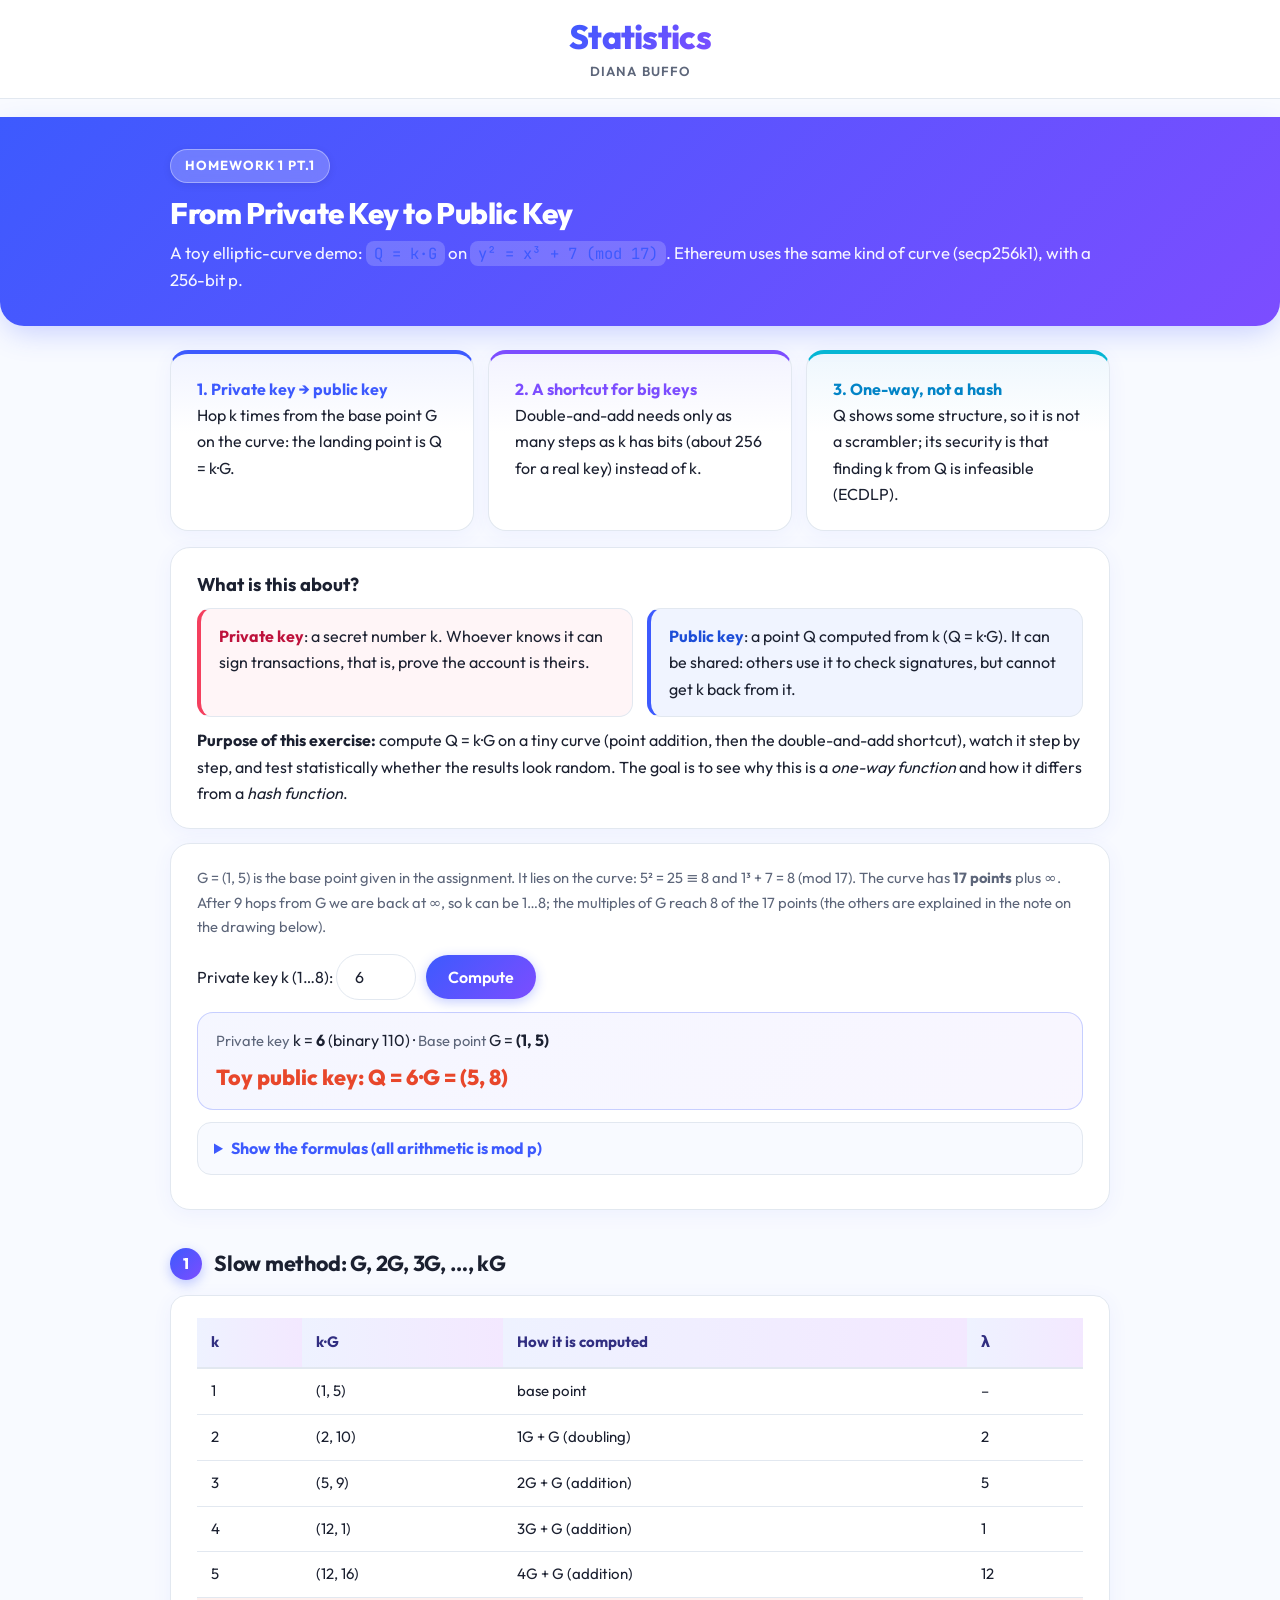
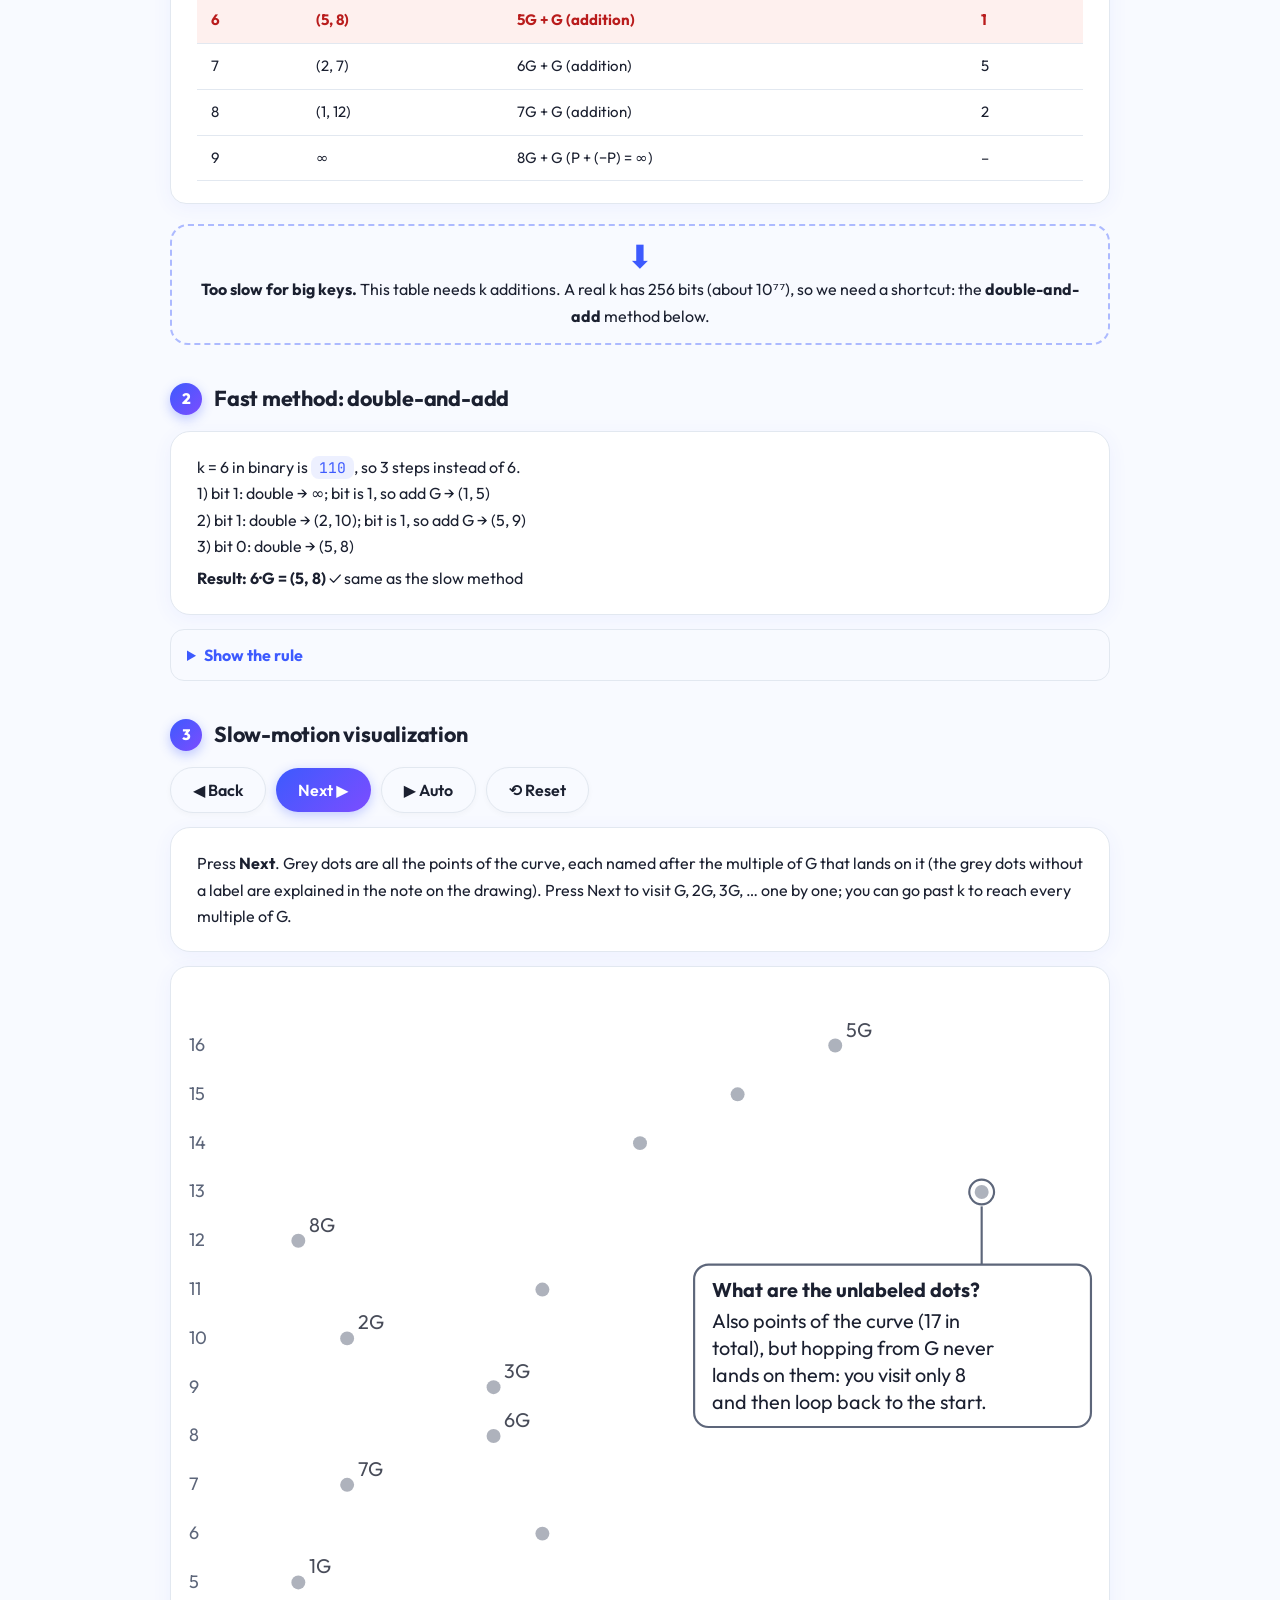
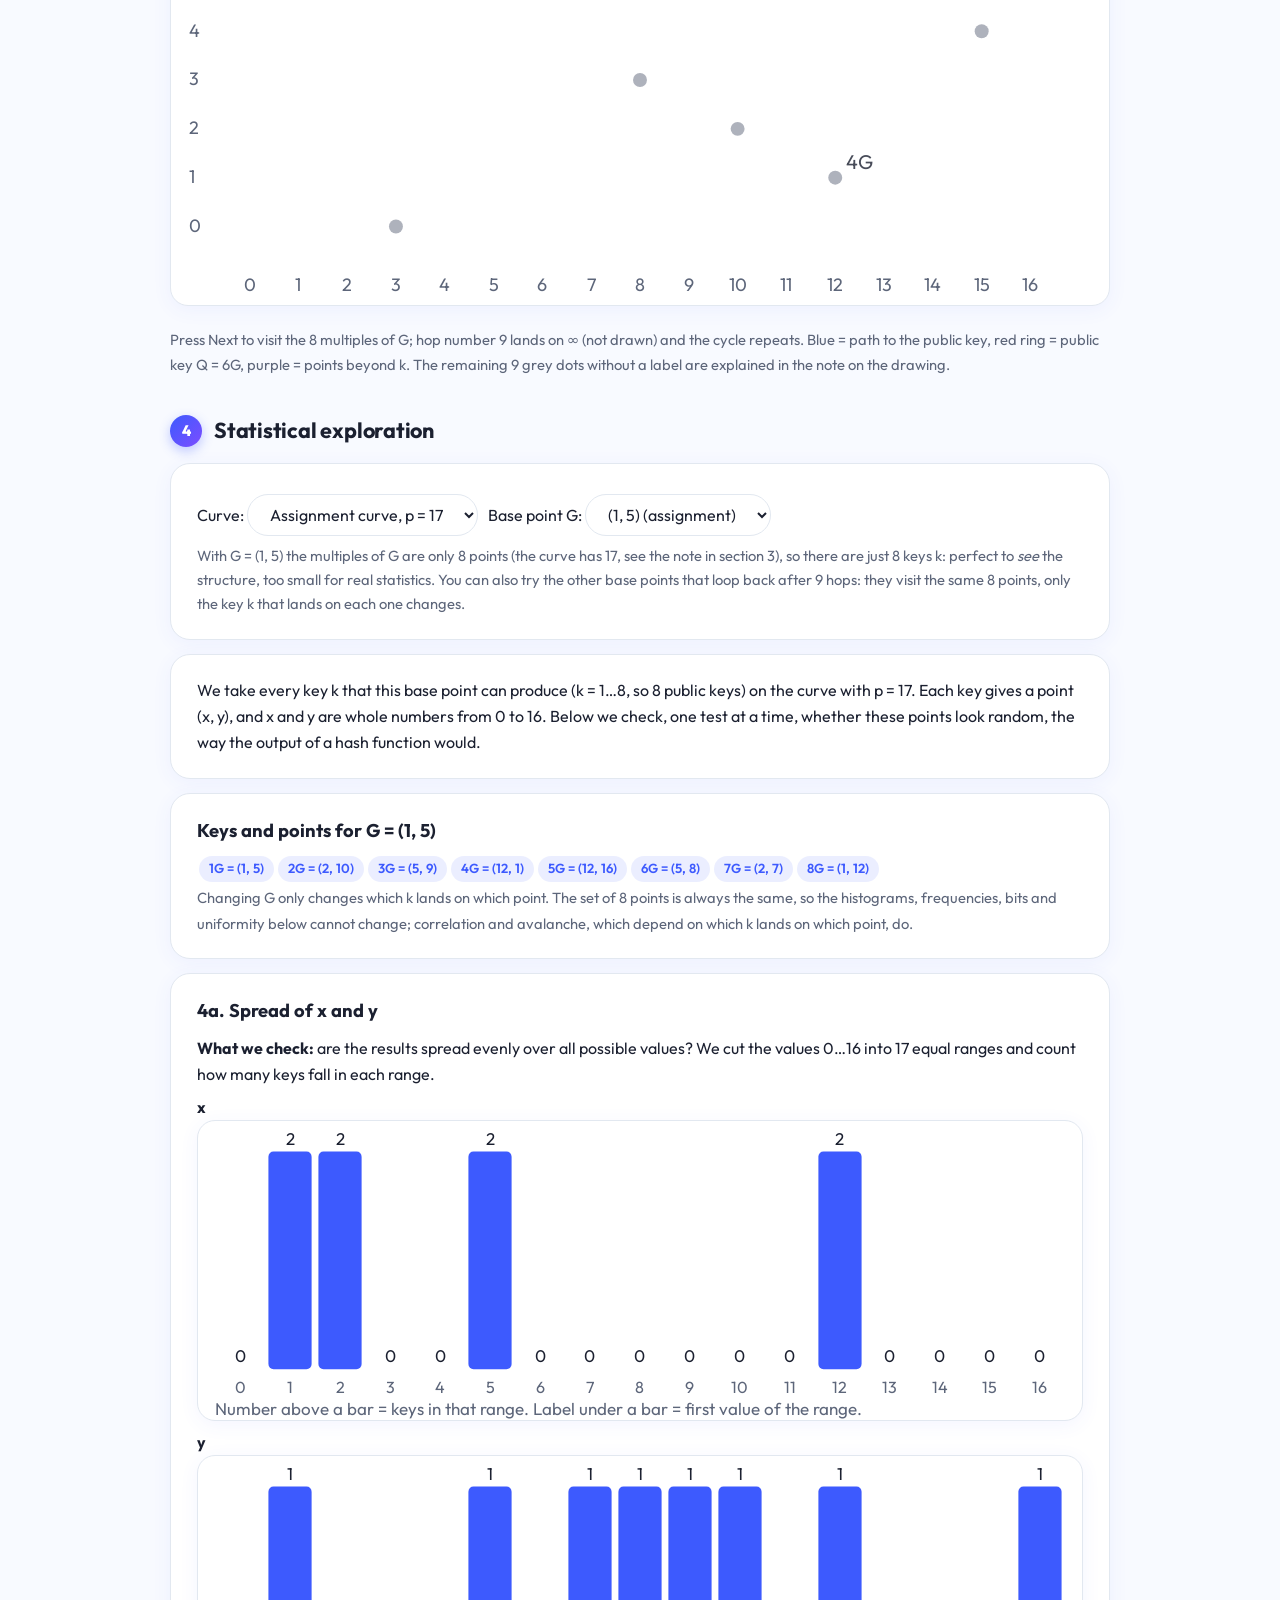
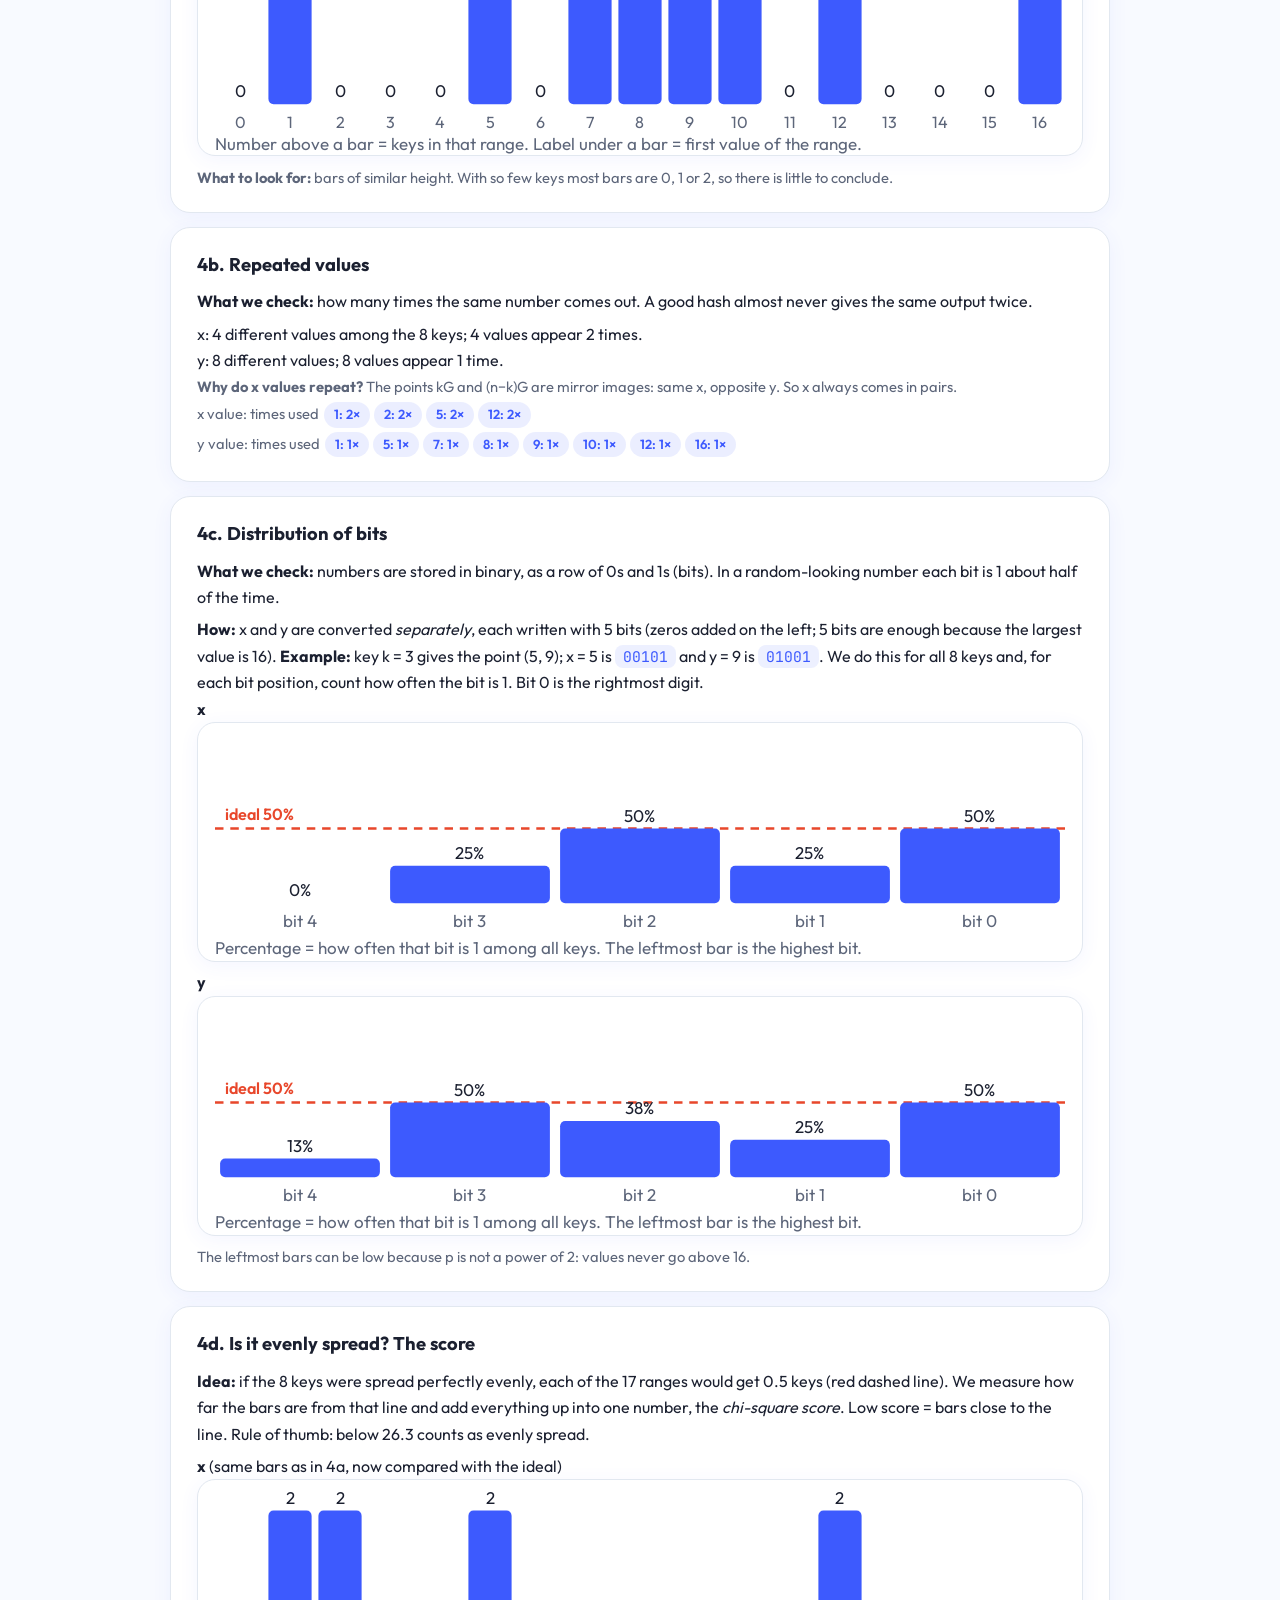
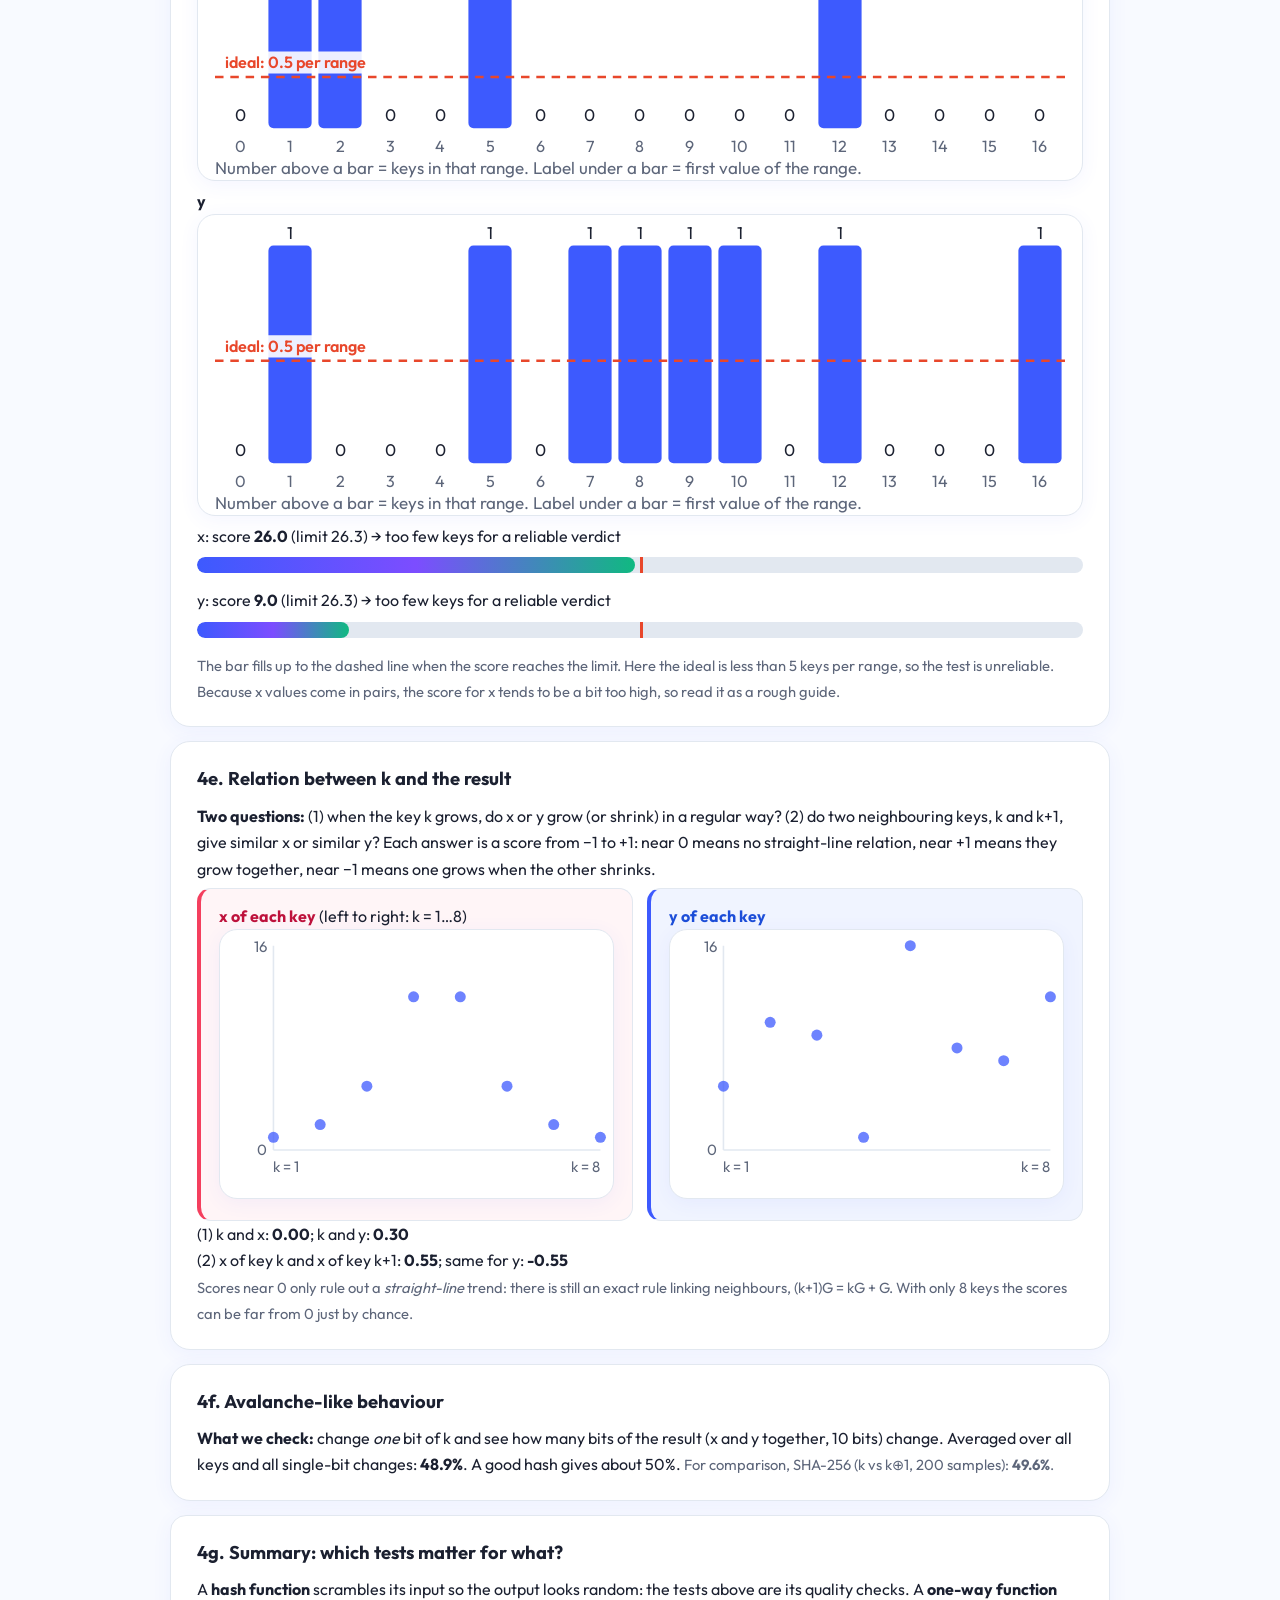
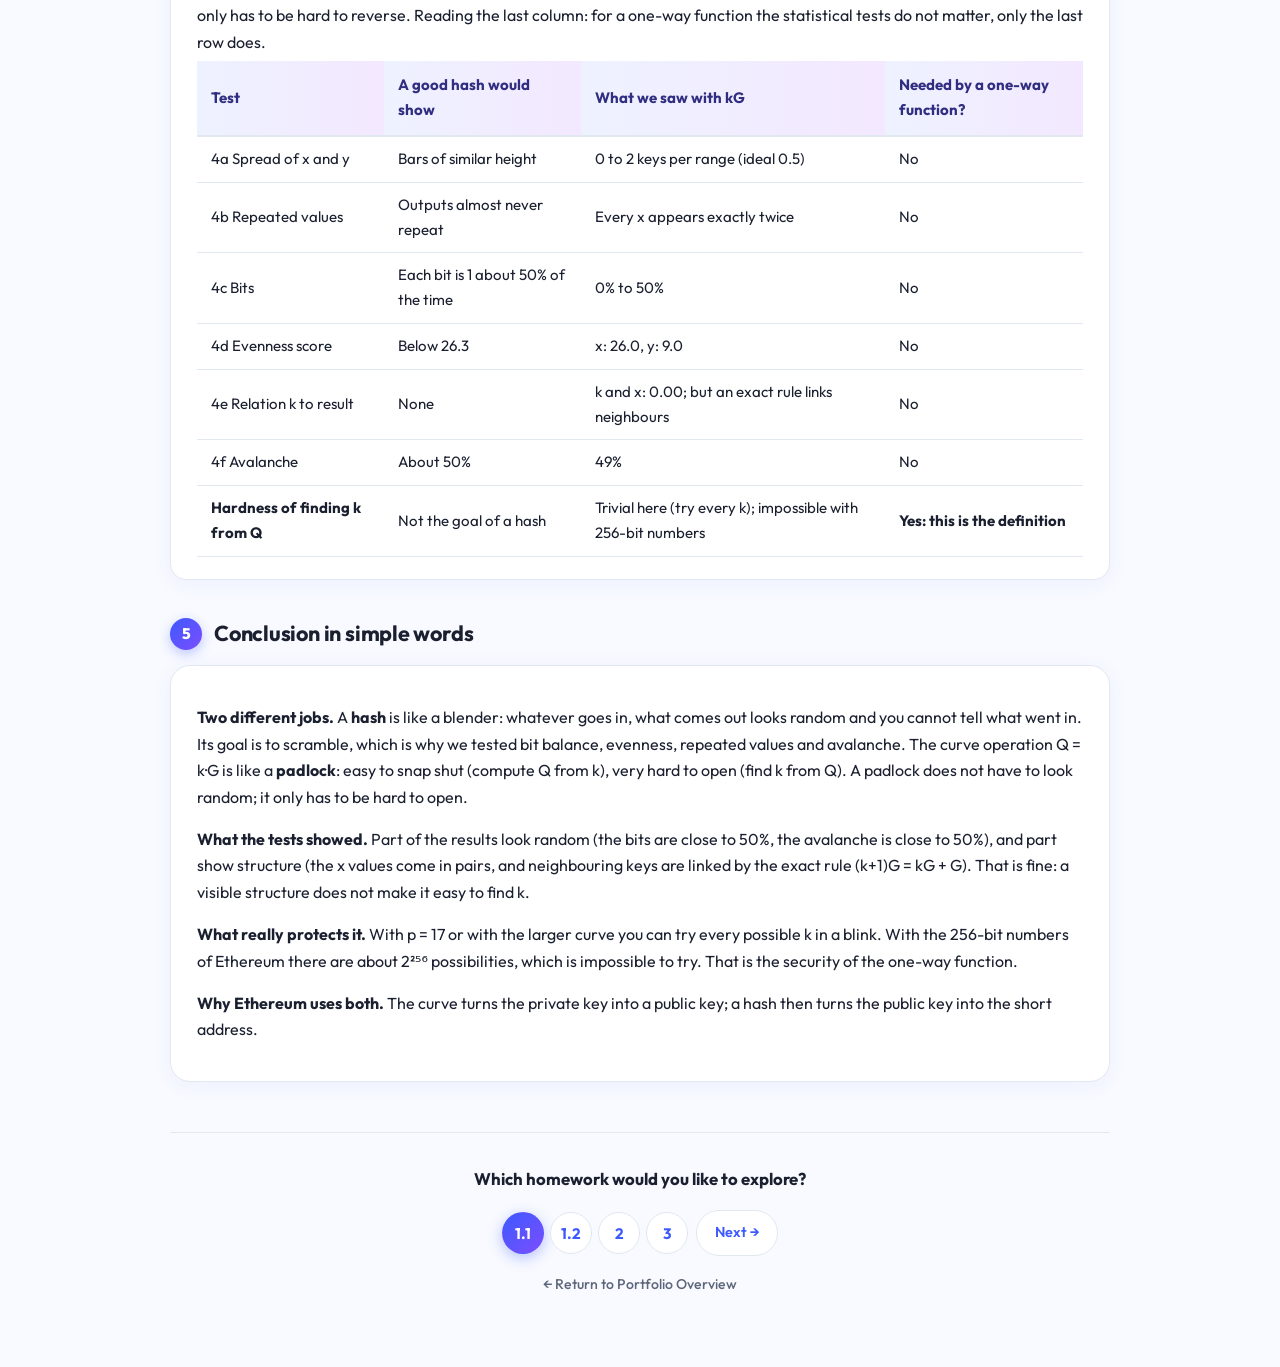
==== commit 6f1fbead: "h3" ====
--- a/homework1-pt1.html
+++ b/homework1-pt1.html
@@ -7,13 +7,15 @@
     <title>Homework 1 pt.1 – From Private Key to Public Key (Toy Elliptic Curve) | Diana Buffo</title>
     <link rel="preconnect" href="https://fonts.googleapis.com">
     <link rel="preconnect" href="https://fonts.gstatic.com" crossorigin>
-    <link href="https://fonts.googleapis.com/css2?family=Outfit:wght@400;500;600;700;800&family=JetBrains+Mono:wght@400;500;600&display=swap" rel="stylesheet">
+    <link
+        href="https://fonts.googleapis.com/css2?family=Outfit:wght@400;500;600;700;800&family=JetBrains+Mono:wght@400;500;600&display=swap"
+        rel="stylesheet">
     <link rel="stylesheet" href="css/homework1-pt1.css">
 </head>
 
 <body>
     <nav class="navbar">
-        <a href="index.html" class="brand-centered" title="Torna alla Home">
+        <a href="index.html" class="brand-centered" title="Back to Home">
             <span class="brand-title">Statistics</span>
             <span class="brand-subtitle">Diana Buffo</span>
         </a>
@@ -29,11 +31,12 @@
     </header>
     <main>
         <div class="steps">
-            <div class="card"><b>1. Pick a secret number k</b><br>The private key, e.g. k = 6.</div>
-            <div class="card"><b>2. Hop k times from G</b><br>Each hop applies the point-addition rule on the curve.
-            </div>
-            <div class="card"><b>3. Landing point = public key</b><br>Easy to compute forward, very hard to reverse
-                (ECDLP).</div>
+            <div class="card"><b>1. Private key → public key</b><br>Hop k times from the base point G on the curve: the
+                landing point is Q = k·G.</div>
+            <div class="card"><b>2. A shortcut for big keys</b><br>Double-and-add needs only as many steps as k has bits
+                (about 256 for a real key) instead of k.</div>
+            <div class="card"><b>3. One-way, not a hash</b><br>Q shows some structure, so it is not a scrambler; its
+                security is that finding k from Q is infeasible (ECDLP).</div>
         </div>
         <div class="card">
             <h3>What is this about?</h3>
@@ -121,17 +124,29 @@
             <p><b>Why Ethereum uses both.</b> The curve turns the private key into a public key; a hash then turns the
                 public key into the short address.</p>
         </div>
-
-        <!-- FOOTER -->
-        <footer>
-            <p>
-                <b>Statistics & Cryptography Portfolio</b> · Diana Buffo<br>
-                <a href="index.html">← Return to Home</a> · 
-                <a href="homework1-pt2.html">Homework 1 pt.2 →</a> · 
-                <a href="homework2.html">Homework 2 →</a>
-            </p>
-        </footer>
     </main>
+
+    <!-- FOOTER: GOOGLE-STYLE PAGINATION -->
+    <footer class="google-nav-wrap">
+        <div class="google-nav-title">Which homework would you like to explore?</div>
+        <div class="google-pagination">
+            <div class="google-page-numbers">
+                <a href="homework1-pt1.html" class="google-page-link active"
+                    title="Homework 1 pt.1: From Private Key to Public Key">1.1</a>
+                <a href="homework1-pt2.html" class="google-page-link"
+                    title="Homework 1 pt.2: From Wallet Seed to Ethereum Address">1.2</a>
+                <a href="homework2.html" class="google-page-link"
+                    title="Homework 2: Toy ECC, Caesar Cipher and Cryptanalysis">2</a>
+                <a href="homework3.html" class="google-page-link"
+                    title="Homework 3: Stochastic Penetration Processes, LLN and CLT">3</a>
+            </div>
+            <a href="homework1-pt2.html" class="google-page-arrow" title="Next: Homework 1 pt.2">Next &rarr;</a>
+        </div>
+        <div class="google-home-link">
+            <a href="index.html">&larr; Return to Portfolio Overview</a>
+        </div>
+    </footer>
+
     <script>
         const $ = id => document.getElementById(id);
         const f = p => p ? `(${p[0]}, ${p[1]})` : '∞';
--- a/css/homework1-pt1.css
+++ b/css/homework1-pt1.css
@@ -19,32 +19,6 @@
   padding-bottom: env(safe-area-inset-bottom, 0px);
 }
 
-@media (prefers-color-scheme: dark) {
-  :root:not([data-theme="light"]) {
-    --bg: #10131b;
-    --fg: #e8ebf3;
-    --mut: #9aa3b8;
-    --card: #1a1f2c;
-    --ac: #8099ff;
-    --ac2: #b39dff;
-    --hi: #ff7a63;
-    --ln: #2f3648;
-    --card-shadow: 0 4px 20px rgba(0, 0, 0, 0.3);
-  }
-}
-
-:root[data-theme="dark"] {
-  --bg: #10131b;
-  --fg: #e8ebf3;
-  --mut: #9aa3b8;
-  --card: #1a1f2c;
-  --ac: #8099ff;
-  --ac2: #b39dff;
-  --hi: #ff7a63;
-  --ln: #2f3648;
-  --card-shadow: 0 4px 20px rgba(0, 0, 0, 0.3);
-}
-
 * {
   box-sizing: border-box;
 }
@@ -120,7 +94,7 @@
   box-shadow: 0 10px 30px -5px rgba(61, 90, 254, 0.28);
 }
 
-header > div {
+header>div {
   max-width: 940px;
   margin: 0 auto;
 }
@@ -213,7 +187,7 @@
   box-shadow: 0 8px 26px rgba(61, 90, 254, 0.1);
 }
 
-/* I 3 PASSI IN CIMA (STEP CARDS COLORATE) */
+/* I 3 RIQUADRI RIASSUNTIVI IN CIMA (IDENTICI A HW1 PT.2, HW2, HW3) */
 .steps {
   display: grid;
   grid-template-columns: repeat(auto-fit, minmax(220px, 1fr));
@@ -228,9 +202,15 @@
   background: linear-gradient(180deg, rgba(61, 90, 254, 0.04) 0%, #ffffff 45%);
 }
 
+.steps .card:hover {
+  transform: translateY(-2px);
+  box-shadow: 0 8px 24px rgba(61, 90, 254, 0.12);
+}
+
 .steps .card:nth-child(1) {
   border-top-color: #3d5afe;
 }
+
 .steps .card:nth-child(1) b {
   color: #3d5afe;
 }
@@ -239,16 +219,18 @@
   border-top-color: #7c4dff;
   background: linear-gradient(180deg, rgba(124, 77, 255, 0.04) 0%, #ffffff 45%);
 }
+
 .steps .card:nth-child(2) b {
   color: #7c4dff;
 }
 
 .steps .card:nth-child(3) {
-  border-top-color: #10b981;
-  background: linear-gradient(180deg, rgba(16, 185, 129, 0.04) 0%, #ffffff 45%);
-}
+  border-top-color: #06b6d4;
+  background: linear-gradient(180deg, rgba(6, 182, 212, 0.04) 0%, #ffffff 45%);
+}
+
 .steps .card:nth-child(3) b {
-  color: #047857;
+  color: #0284c7;
 }
 
 /* GRIGLIA PRIVATE KEY VS PUBLIC KEY */
@@ -258,26 +240,28 @@
   gap: 14px;
 }
 
-.grid2 > div {
+.grid2>div {
   background: #f8faff;
   border: 1px solid var(--ln);
   border-radius: 14px;
   padding: 14px 18px;
 }
 
-.grid2 > div:first-child {
+.grid2>div:first-child {
   border-left: 4px solid #f43f5e;
   background: #fff5f7;
 }
-.grid2 > div:first-child b {
+
+.grid2>div:first-child b {
   color: #be123c;
 }
 
-.grid2 > div:last-child {
+.grid2>div:last-child {
   border-left: 4px solid #3d5afe;
   background: #f0f4ff;
 }
-.grid2 > div:last-child b {
+
+.grid2>div:last-child b {
   color: #1d4ed8;
 }
 
@@ -546,9 +530,11 @@
   header {
     padding: 24px 18px;
   }
+
   header h1 {
     font-size: 1.55rem;
   }
+
   .card {
     padding: 18px 20px;
   }
@@ -572,3 +558,97 @@
 footer a:hover {
   text-decoration: underline;
 }
+
+/* FOOTER: PAGINAZIONE STILE GOOGLE (IDENTICA A HW1 PT.2, HW2 E HW3) */
+.google-nav-wrap {
+  max-width: 940px;
+  margin: 50px auto 0;
+  text-align: center;
+  padding: 32px 0 20px;
+  border-top: 1px solid var(--ln);
+}
+
+.google-nav-title {
+  font-size: 1.05rem;
+  font-weight: 700;
+  color: var(--fg);
+  margin-bottom: 18px;
+}
+
+.google-pagination {
+  display: flex;
+  align-items: center;
+  justify-content: center;
+  gap: 8px;
+  flex-wrap: wrap;
+}
+
+.google-page-numbers {
+  display: flex;
+  gap: 6px;
+}
+
+.google-page-link {
+  display: inline-flex;
+  align-items: center;
+  justify-content: center;
+  width: 42px;
+  height: 42px;
+  border-radius: 50%;
+  font-weight: 700;
+  font-size: 0.95rem;
+  color: var(--ac);
+  background: var(--card);
+  border: 1.5px solid var(--ln);
+  text-decoration: none;
+  transition: all 0.2s ease;
+}
+
+.google-page-link:hover {
+  background: #eef2ff;
+  border-color: var(--ac);
+  transform: translateY(-2px);
+  box-shadow: 0 4px 12px rgba(61, 90, 254, 0.15);
+  text-decoration: none;
+}
+
+.google-page-link.active {
+  background: linear-gradient(135deg, var(--ac), var(--ac2));
+  color: #fff;
+  border-color: transparent;
+  box-shadow: 0 4px 14px rgba(61, 90, 254, 0.35);
+}
+
+.google-page-arrow {
+  padding: 10px 18px;
+  border-radius: 999px;
+  font-weight: 600;
+  font-size: 0.9rem;
+  color: var(--ac);
+  background: var(--card);
+  border: 1.5px solid var(--ln);
+  text-decoration: none;
+  transition: all 0.2s ease;
+}
+
+.google-page-arrow:hover {
+  background: #eef2ff;
+  border-color: var(--ac);
+  text-decoration: none;
+}
+
+.google-home-link {
+  margin-top: 16px;
+}
+
+.google-home-link a {
+  color: var(--mut);
+  font-size: 0.88rem;
+  text-decoration: none;
+  font-weight: 500;
+}
+
+.google-home-link a:hover {
+  color: var(--ac);
+  text-decoration: none;
+}
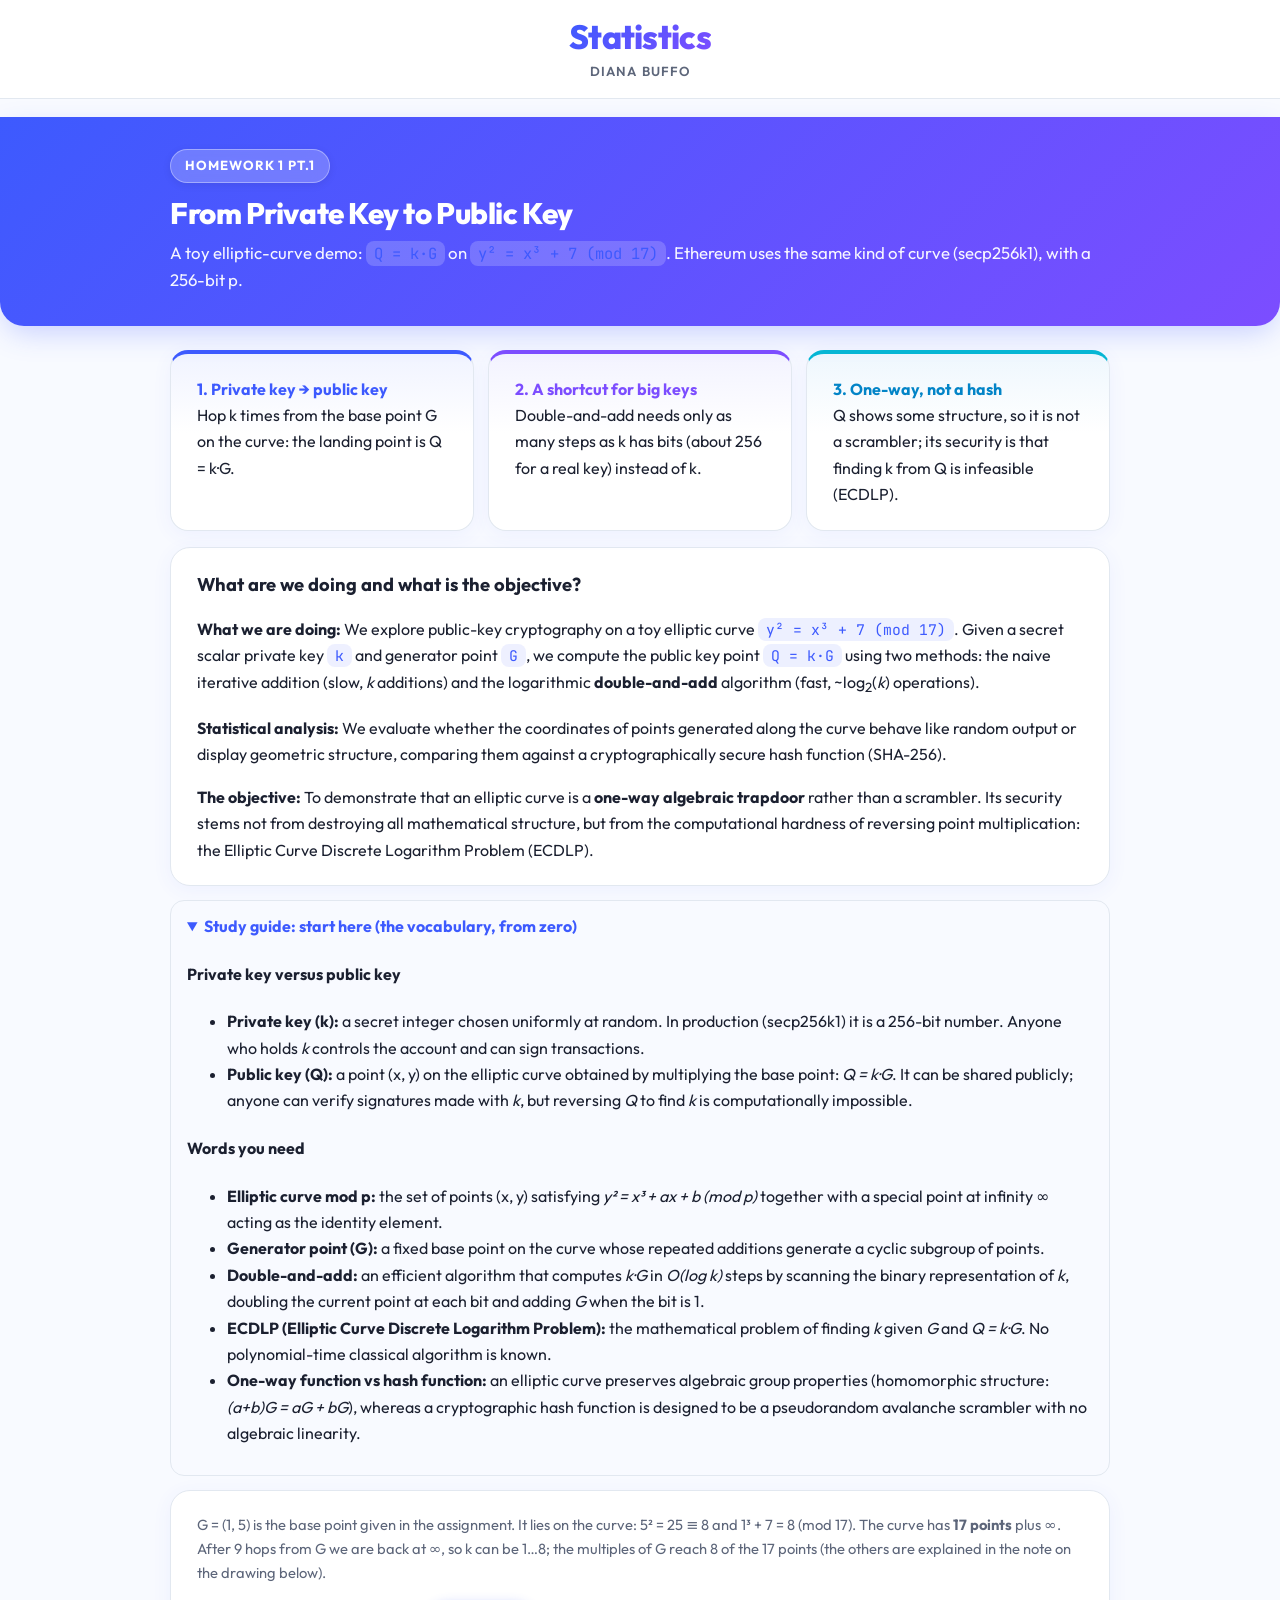
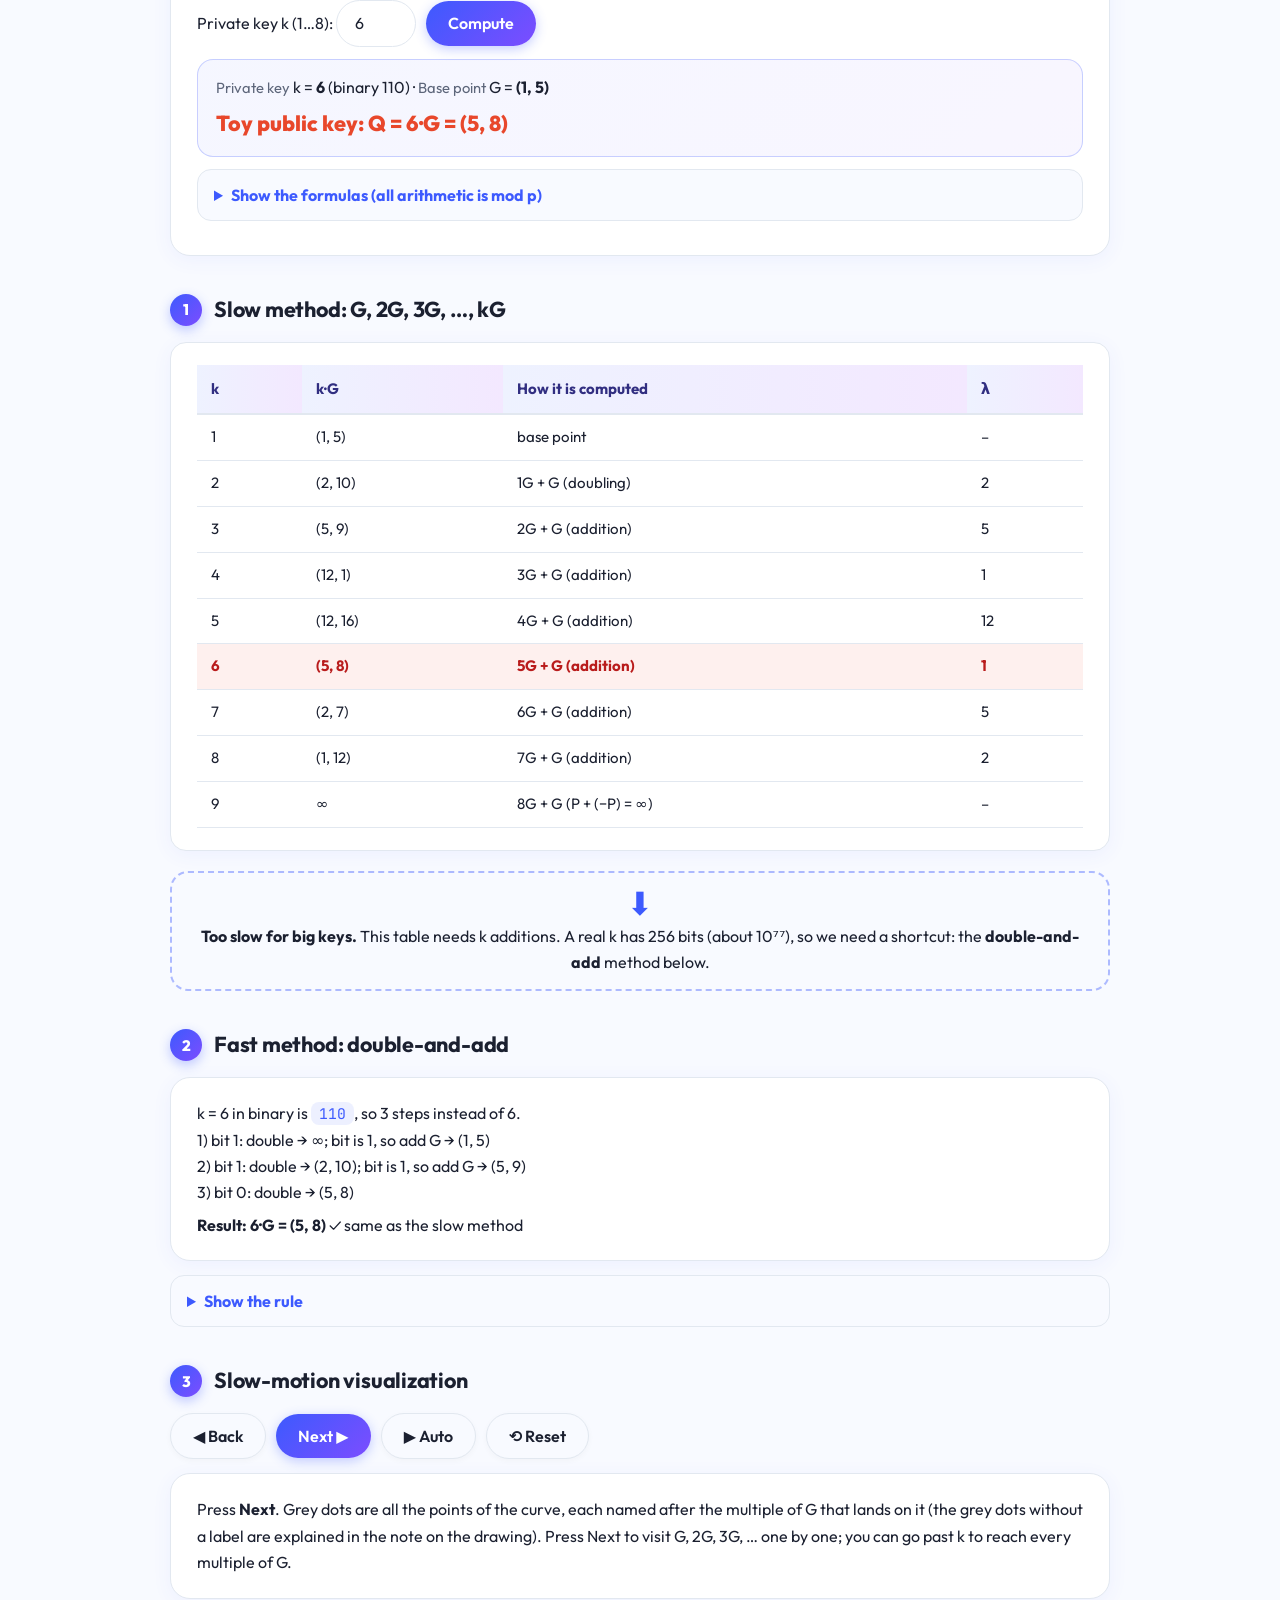
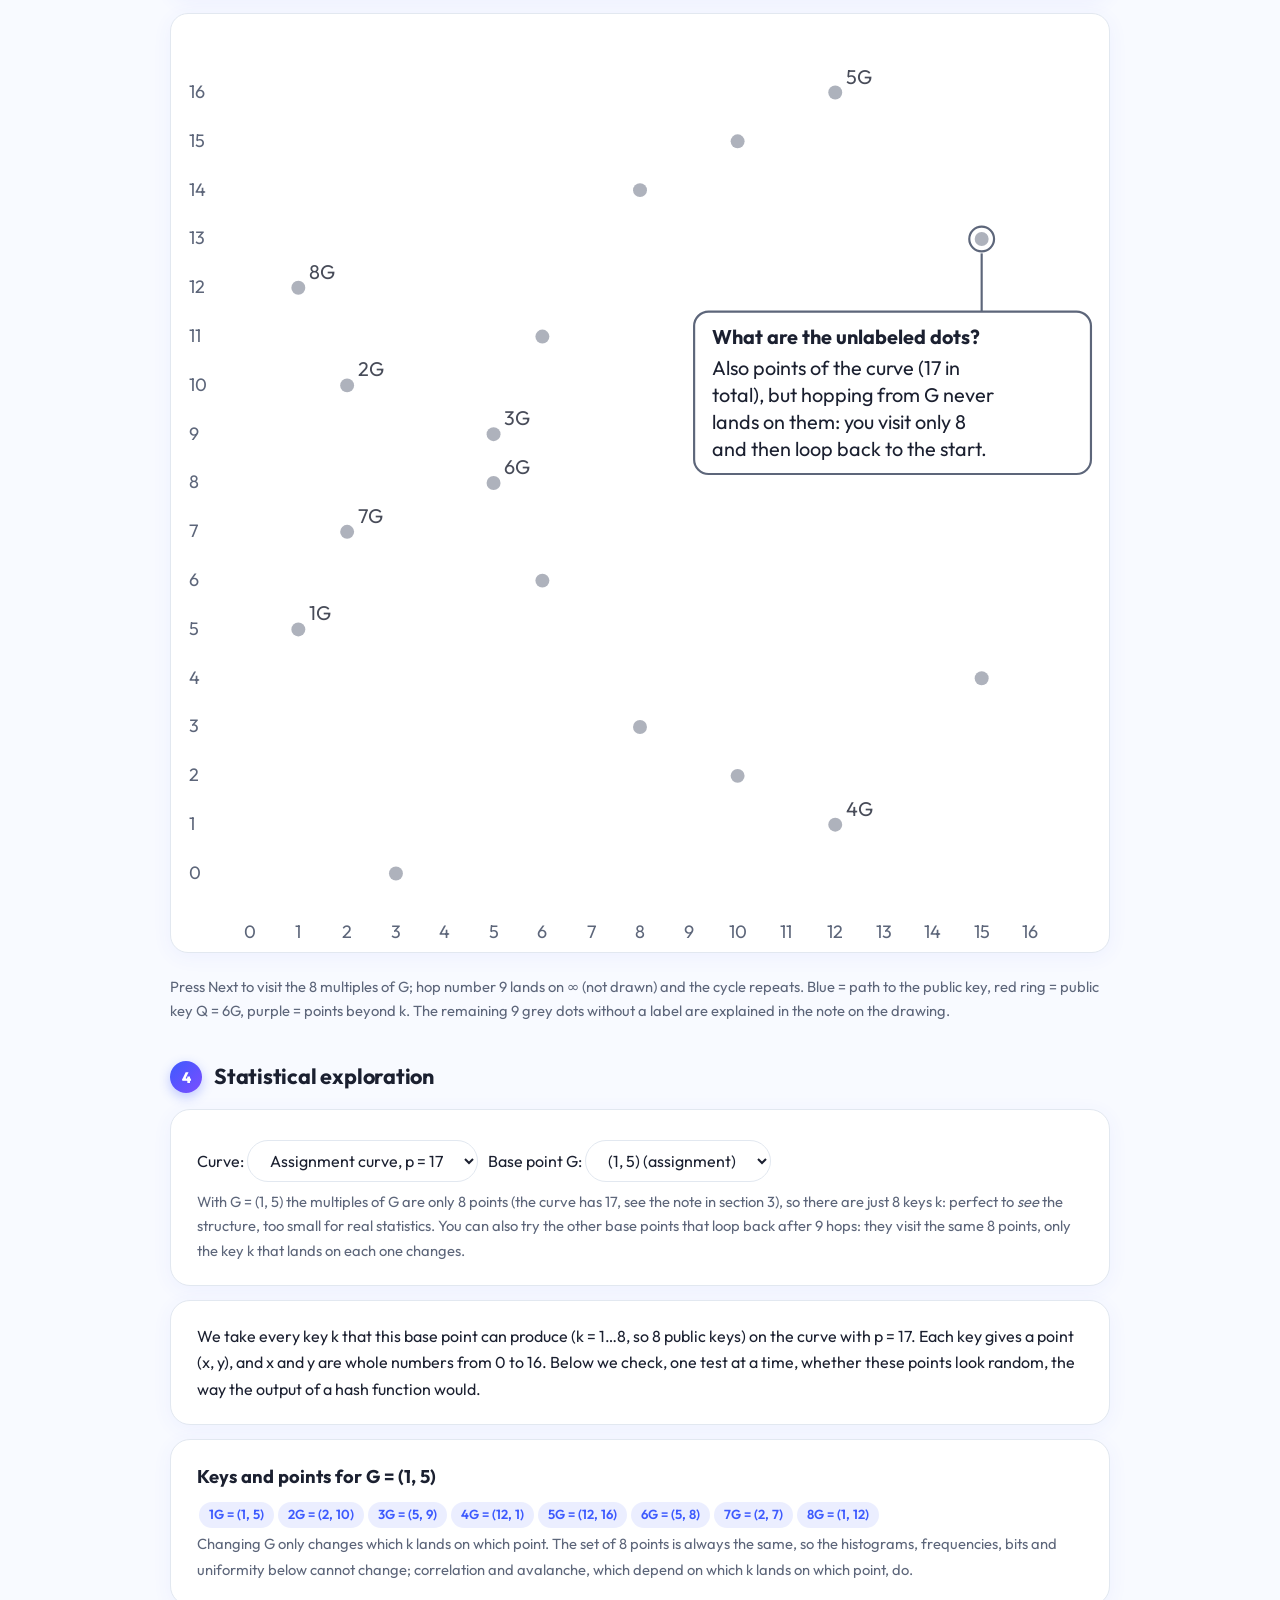
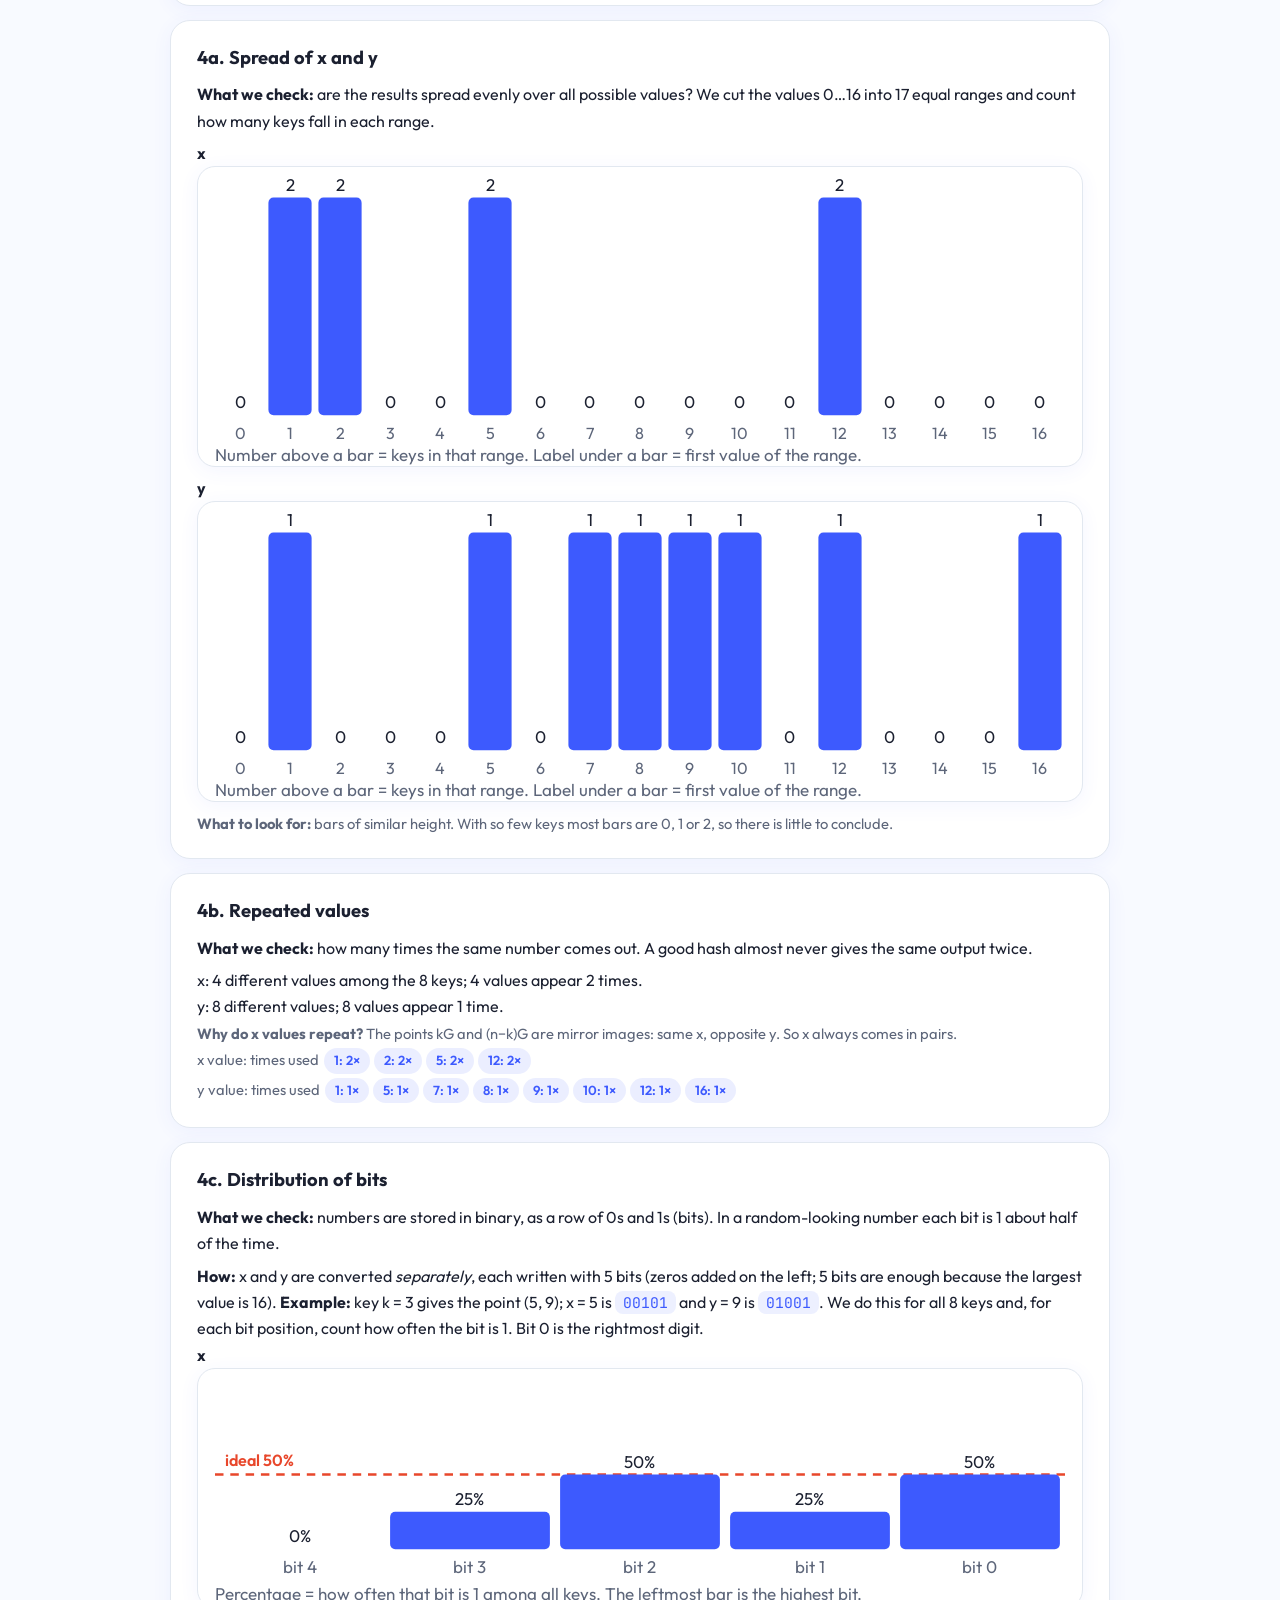
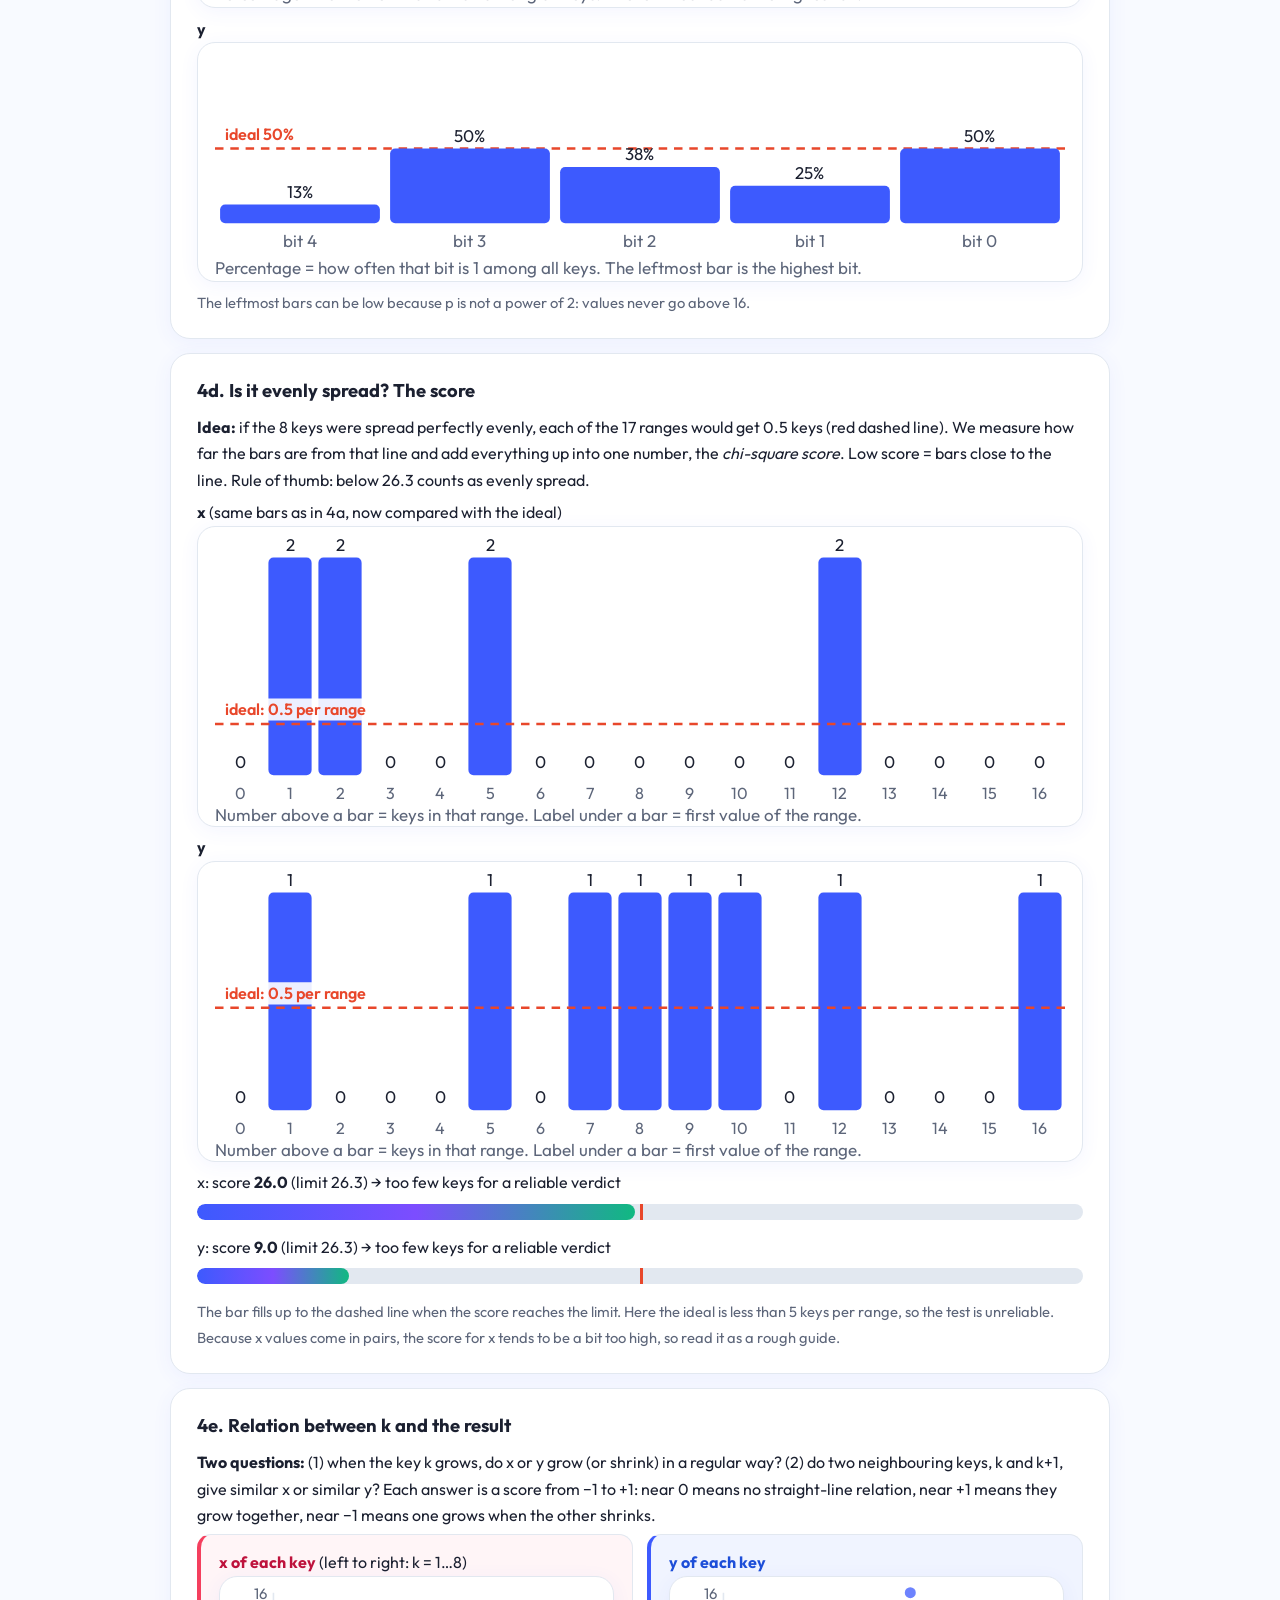
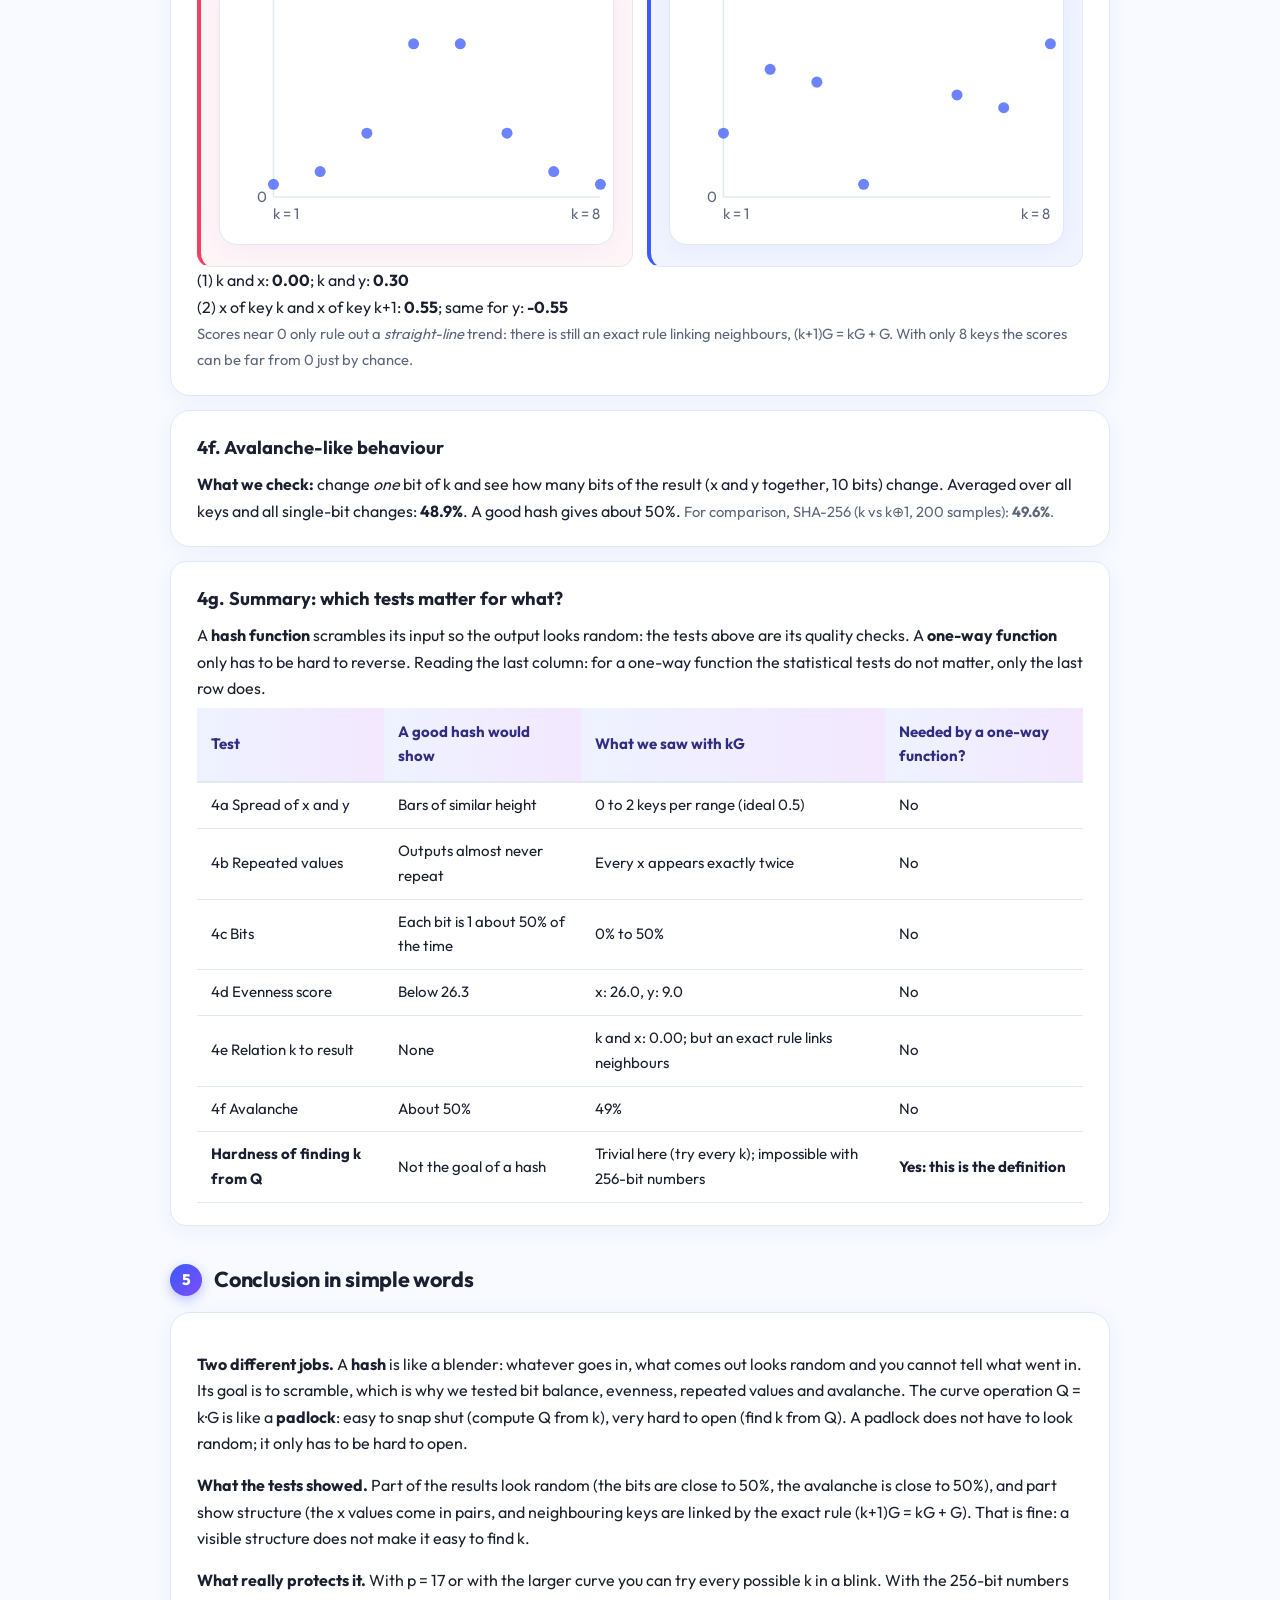
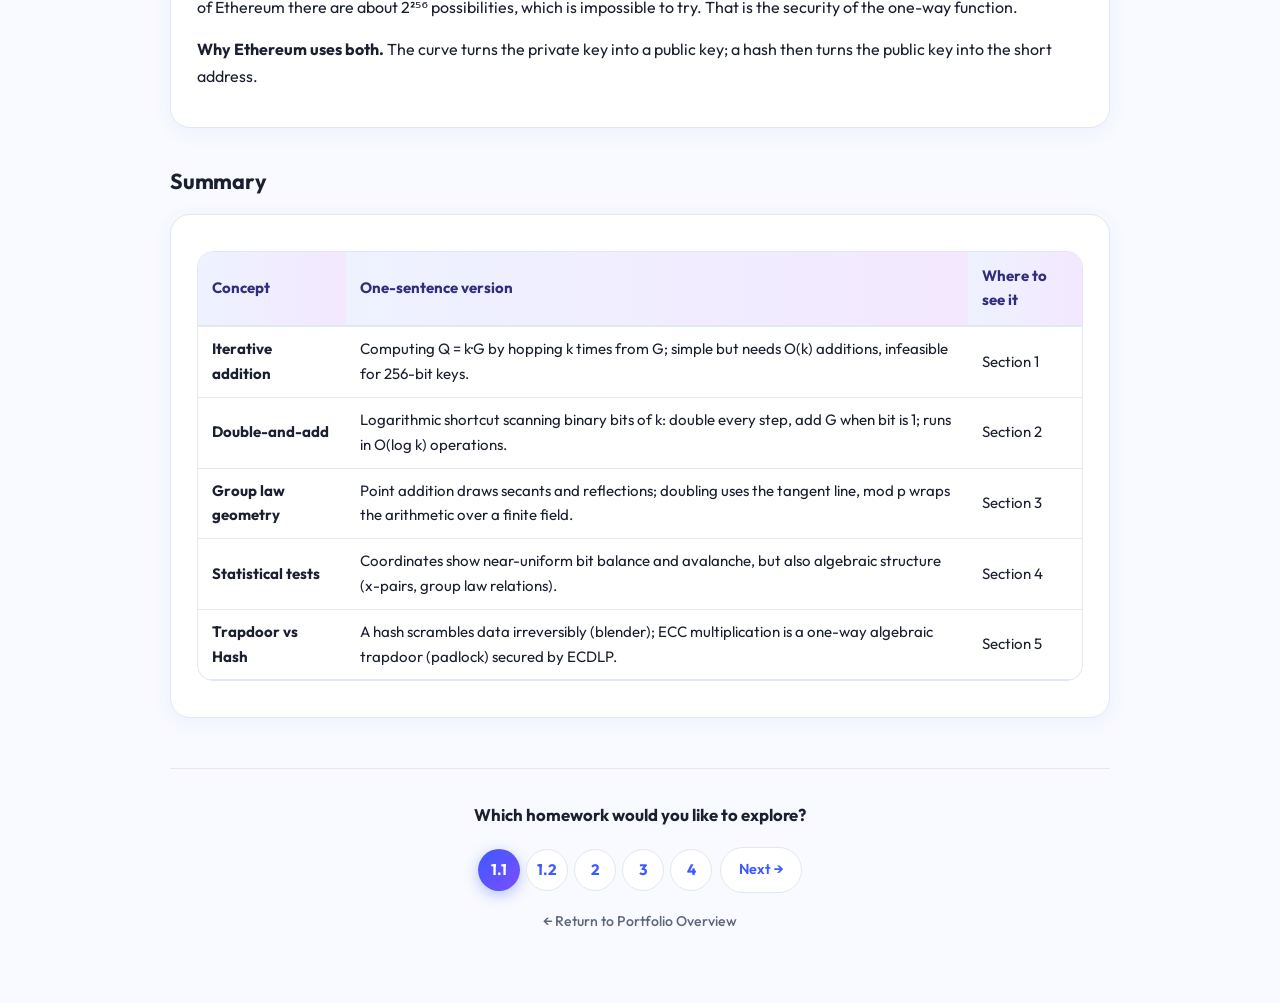
==== commit ac7c5ac0: "hm 5 + navbar" ====
--- a/homework1-pt1.html
+++ b/homework1-pt1.html
@@ -38,19 +38,40 @@
             <div class="card"><b>3. One-way, not a hash</b><br>Q shows some structure, so it is not a scrambler; its
                 security is that finding k from Q is infeasible (ECDLP).</div>
         </div>
-        <div class="card">
-            <h3>What is this about?</h3>
-            <div class="grid2" style="margin:6px 0 10px">
-                <div><b>Private key</b>: a secret number k. Whoever knows it can sign transactions, that is, prove the
-                    account is theirs.</div>
-                <div><b>Public key</b>: a point Q computed from k (Q = k·G). It can be shared: others use it to check
-                    signatures, but cannot get k back from it.</div>
+        <!-- WHAT ARE WE DOING AND WHAT IS THE OBJECTIVE -->
+        <div class="card">
+            <h3 style="margin-top:0;">What are we doing and what is the objective?</h3>
+            <p>
+                <b>What we are doing:</b> We explore public-key cryptography on a toy elliptic curve <code>y&sup2; = x&sup3; + 7 (mod 17)</code>. Given a secret scalar private key <code>k</code> and generator point <code>G</code>, we compute the public key point <code>Q = k&middot;G</code> using two methods: the naive iterative addition (slow, <i>k</i> additions) and the logarithmic <b>double-and-add</b> algorithm (fast, ~log<sub>2</sub>(<i>k</i>) operations).
+            </p>
+            <p>
+                <b>Statistical analysis:</b> We evaluate whether the coordinates of points generated along the curve behave like random output or display geometric structure, comparing them against a cryptographically secure hash function (SHA-256).
+            </p>
+            <p style="margin-bottom:0;">
+                <b>The objective:</b> To demonstrate that an elliptic curve is a <b>one-way algebraic trapdoor</b> rather than a scrambler. Its security stems not from destroying all mathematical structure, but from the computational hardness of reversing point multiplication: the Elliptic Curve Discrete Logarithm Problem (ECDLP).
+            </p>
+        </div>
+
+        <!-- STUDY GUIDE: START HERE -->
+        <details class="study" open>
+            <summary>Study guide: start here (the vocabulary, from zero)</summary>
+            <div class="study-body">
+                <h4>Private key versus public key</h4>
+                <ul>
+                    <li><b>Private key (k):</b> a secret integer chosen uniformly at random. In production (secp256k1) it is a 256-bit number. Anyone who holds <i>k</i> controls the account and can sign transactions.</li>
+                    <li><b>Public key (Q):</b> a point (x, y) on the elliptic curve obtained by multiplying the base point: <i>Q = k&middot;G</i>. It can be shared publicly; anyone can verify signatures made with <i>k</i>, but reversing <i>Q</i> to find <i>k</i> is computationally impossible.</li>
+                </ul>
+
+                <h4>Words you need</h4>
+                <ul>
+                    <li><b>Elliptic curve mod p:</b> the set of points (x, y) satisfying <i>y&sup2; = x&sup3; + ax + b (mod p)</i> together with a special point at infinity &infin; acting as the identity element.</li>
+                    <li><b>Generator point (G):</b> a fixed base point on the curve whose repeated additions generate a cyclic subgroup of points.</li>
+                    <li><b>Double-and-add:</b> an efficient algorithm that computes <i>k&middot;G</i> in <i>O(log k)</i> steps by scanning the binary representation of <i>k</i>, doubling the current point at each bit and adding <i>G</i> when the bit is 1.</li>
+                    <li><b>ECDLP (Elliptic Curve Discrete Logarithm Problem):</b> the mathematical problem of finding <i>k</i> given <i>G</i> and <i>Q = k&middot;G</i>. No polynomial-time classical algorithm is known.</li>
+                    <li><b>One-way function vs hash function:</b> an elliptic curve preserves algebraic group properties (homomorphic structure: <i>(a+b)G = aG + bG</i>), whereas a cryptographic hash function is designed to be a pseudorandom avalanche scrambler with no algebraic linearity.</li>
+                </ul>
             </div>
-            <p style="margin:0"><b>Purpose of this exercise:</b> compute Q = k·G on a tiny curve (point addition, then
-                the double-and-add shortcut), watch it step by step, and test statistically whether the results look
-                random. The goal is to see why this is a <i>one-way function</i> and how it differs from a <i>hash
-                    function</i>.</p>
-        </div>
+        </details>
 
         <div class="card">
             <p class="mut" id="info" style="margin-top:0"></p>
@@ -124,6 +145,49 @@
             <p><b>Why Ethereum uses both.</b> The curve turns the private key into a public key; a hash then turns the
                 public key into the short address.</p>
         </div>
+
+        <!-- SUMMARY -->
+        <h2>Summary</h2>
+        <div class="card">
+            <div class="wrap">
+                <table>
+                    <thead>
+                        <tr>
+                            <th>Concept</th>
+                            <th>One-sentence version</th>
+                            <th>Where to see it</th>
+                        </tr>
+                    </thead>
+                    <tbody>
+                        <tr>
+                            <td><b>Iterative addition</b></td>
+                            <td>Computing Q = k&middot;G by hopping k times from G; simple but needs O(k) additions, infeasible for 256-bit keys.</td>
+                            <td>Section 1</td>
+                        </tr>
+                        <tr>
+                            <td><b>Double-and-add</b></td>
+                            <td>Logarithmic shortcut scanning binary bits of k: double every step, add G when bit is 1; runs in O(log k) operations.</td>
+                            <td>Section 2</td>
+                        </tr>
+                        <tr>
+                            <td><b>Group law geometry</b></td>
+                            <td>Point addition draws secants and reflections; doubling uses the tangent line, mod p wraps the arithmetic over a finite field.</td>
+                            <td>Section 3</td>
+                        </tr>
+                        <tr>
+                            <td><b>Statistical tests</b></td>
+                            <td>Coordinates show near-uniform bit balance and avalanche, but also algebraic structure (x-pairs, group law relations).</td>
+                            <td>Section 4</td>
+                        </tr>
+                        <tr>
+                            <td><b>Trapdoor vs Hash</b></td>
+                            <td>A hash scrambles data irreversibly (blender); ECC multiplication is a one-way algebraic trapdoor (padlock) secured by ECDLP.</td>
+                            <td>Section 5</td>
+                        </tr>
+                    </tbody>
+                </table>
+            </div>
+        </div>
     </main>
 
     <!-- FOOTER: GOOGLE-STYLE PAGINATION -->
@@ -139,6 +203,8 @@
                     title="Homework 2: Toy ECC, Caesar Cipher and Cryptanalysis">2</a>
                 <a href="homework3.html" class="google-page-link"
                     title="Homework 3: Stochastic Penetration Processes, LLN and CLT">3</a>
+                <a href="homework4.html" class="google-page-link"
+                    title="Homework 4: Welford's Recurrences and Sampling Mean and Variance">4</a>
             </div>
             <a href="homework1-pt2.html" class="google-page-arrow" title="Next: Homework 1 pt.2">Next &rarr;</a>
         </div>
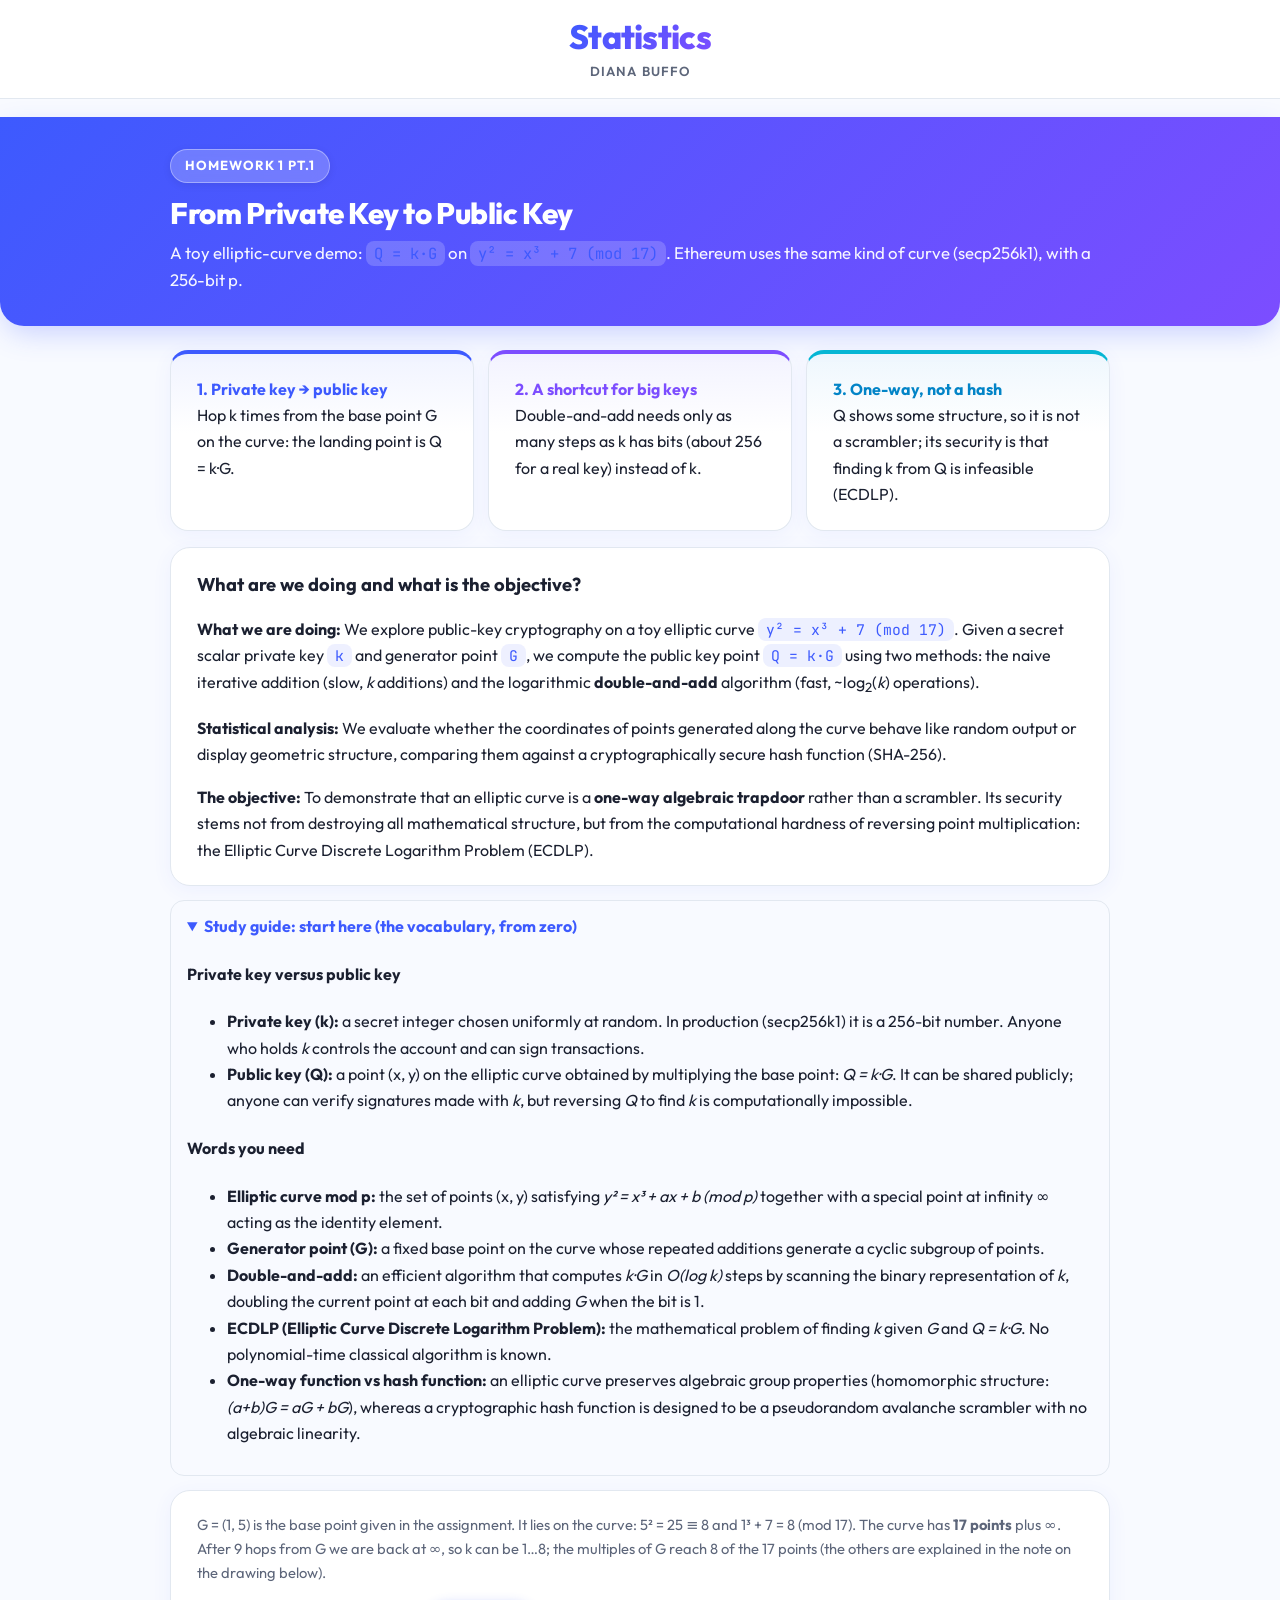
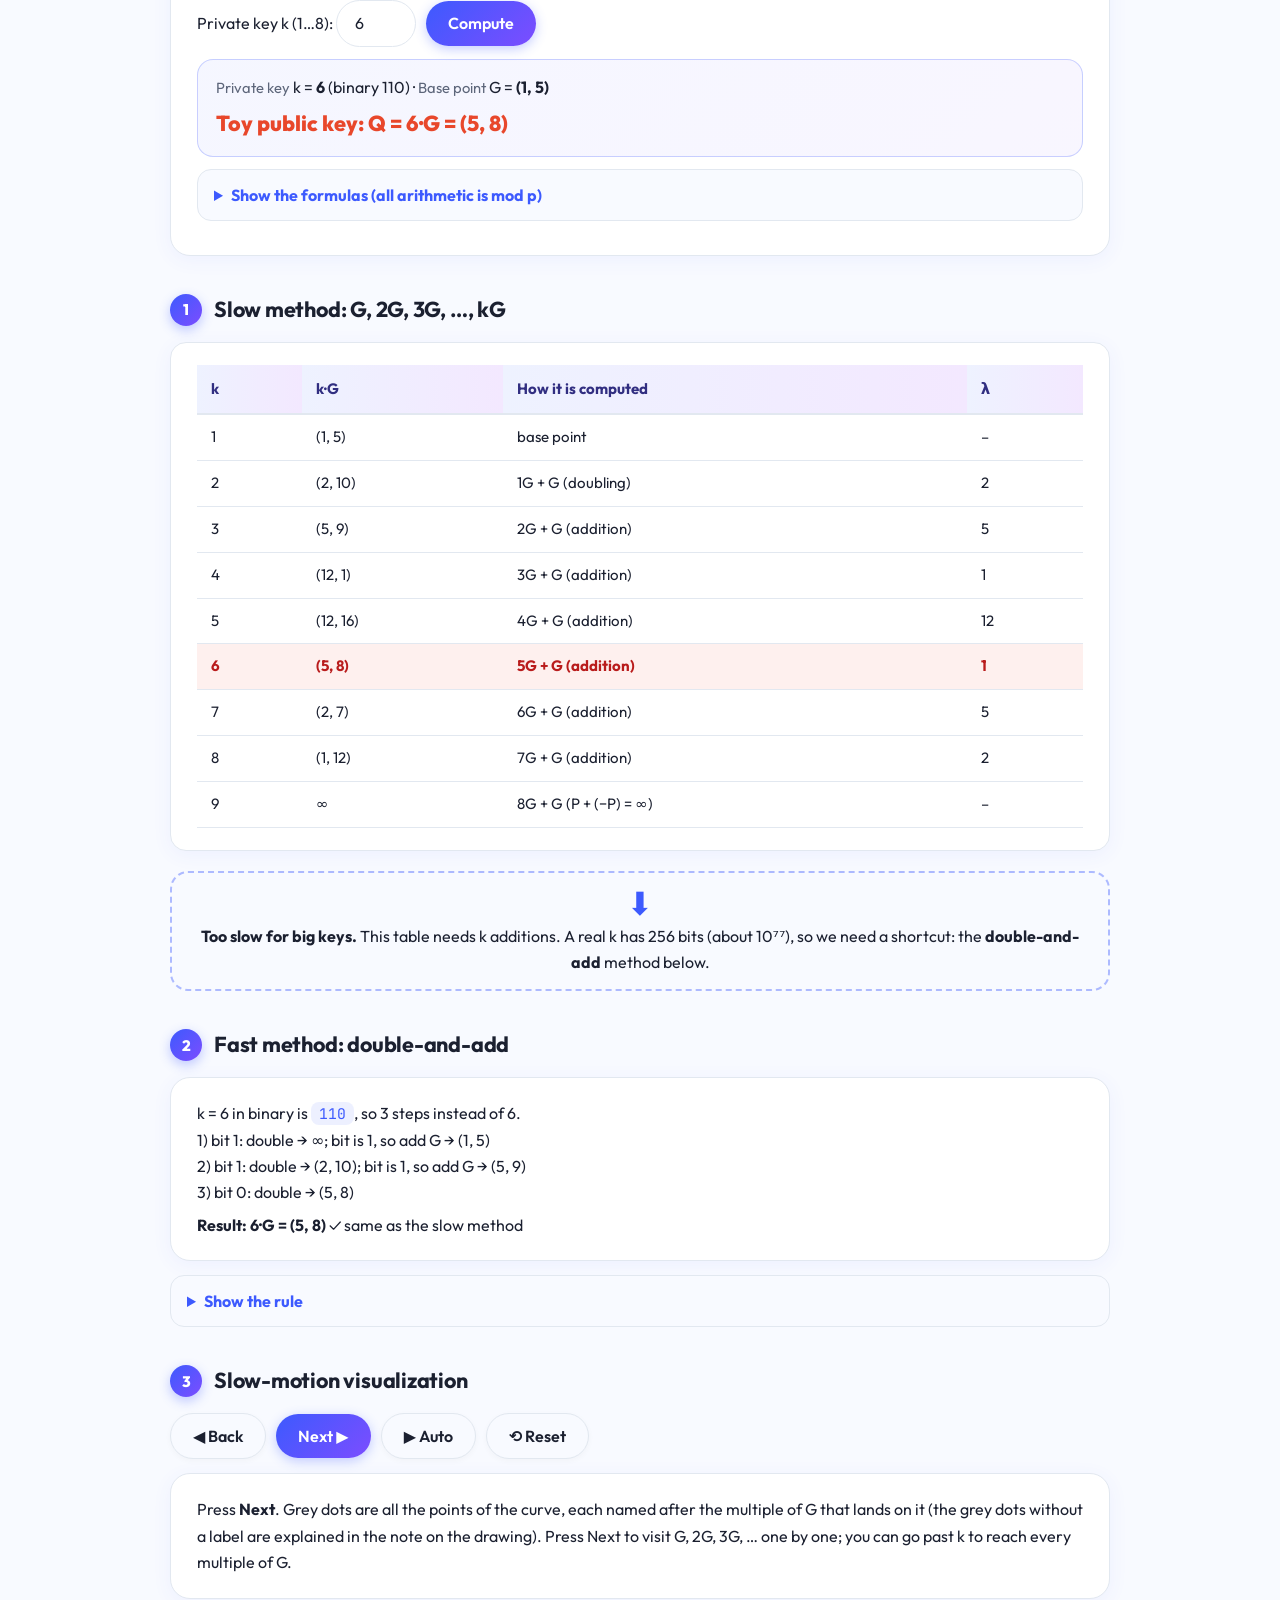
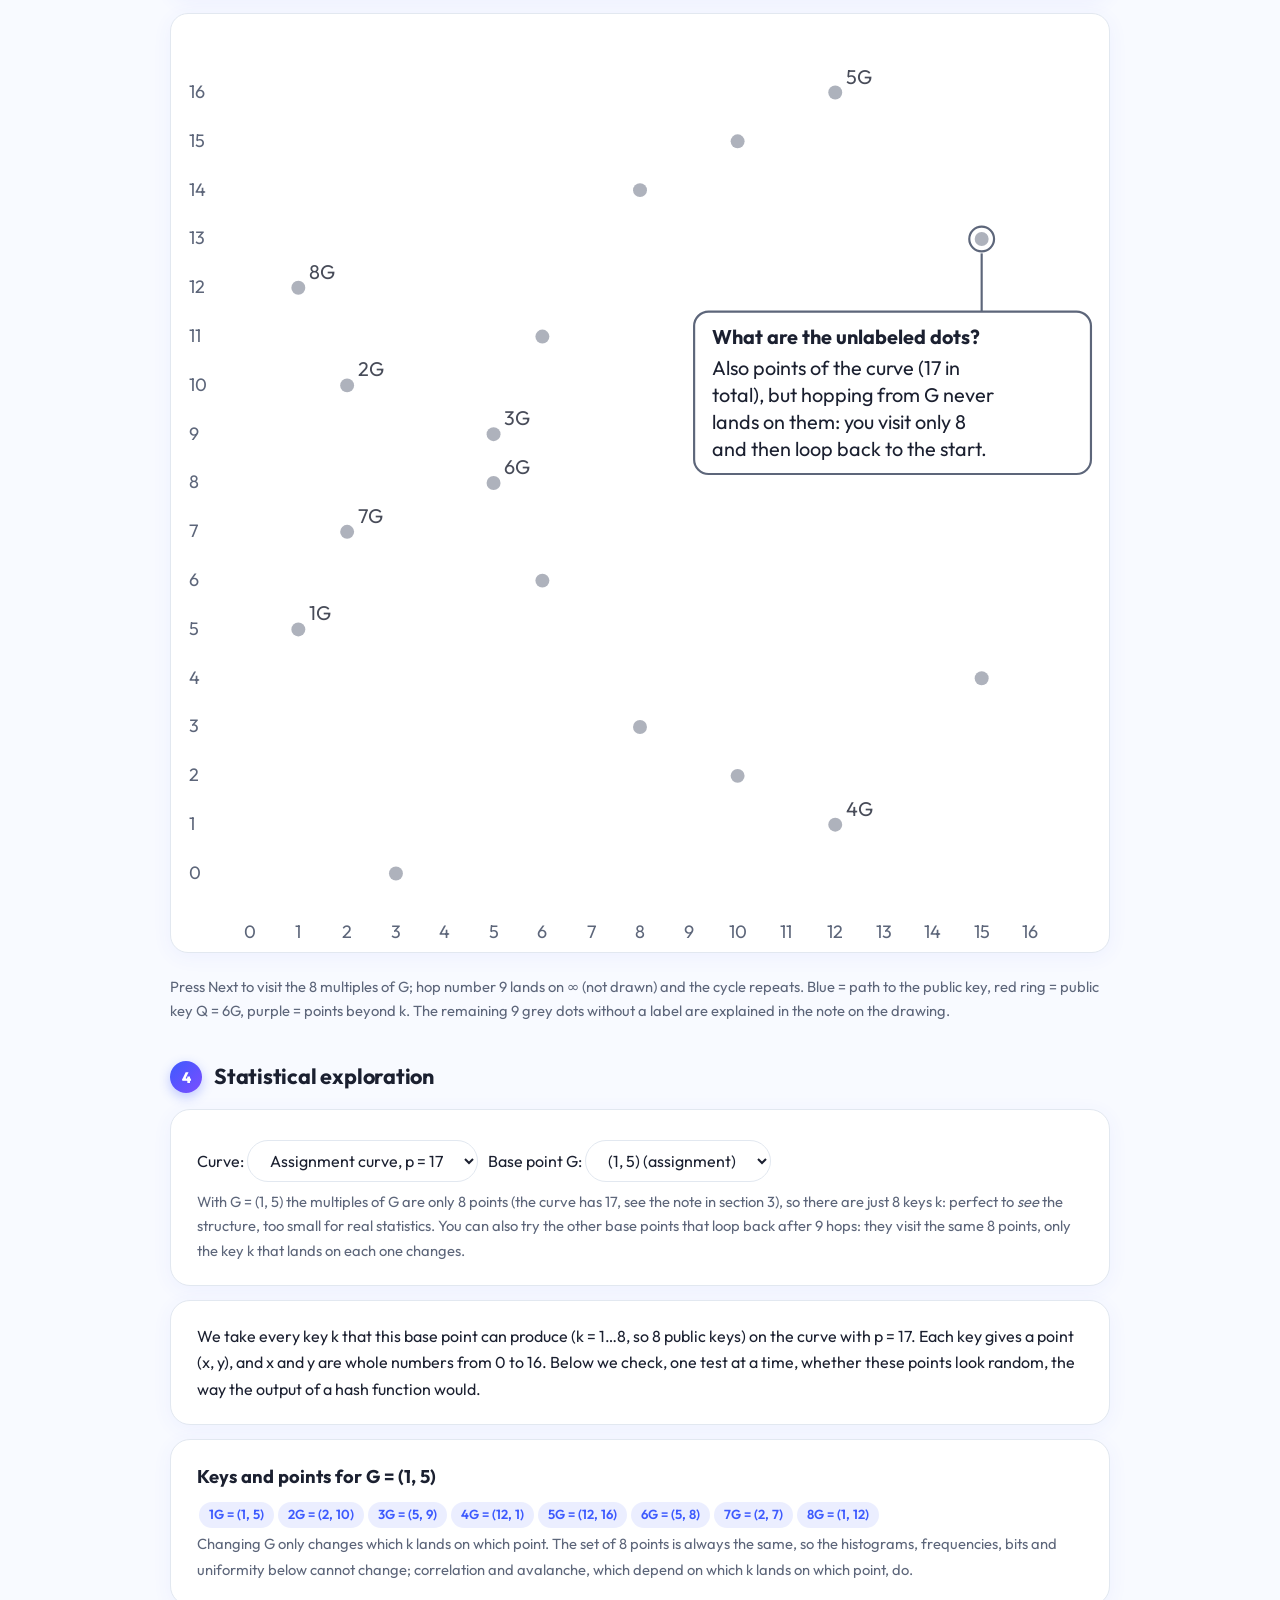
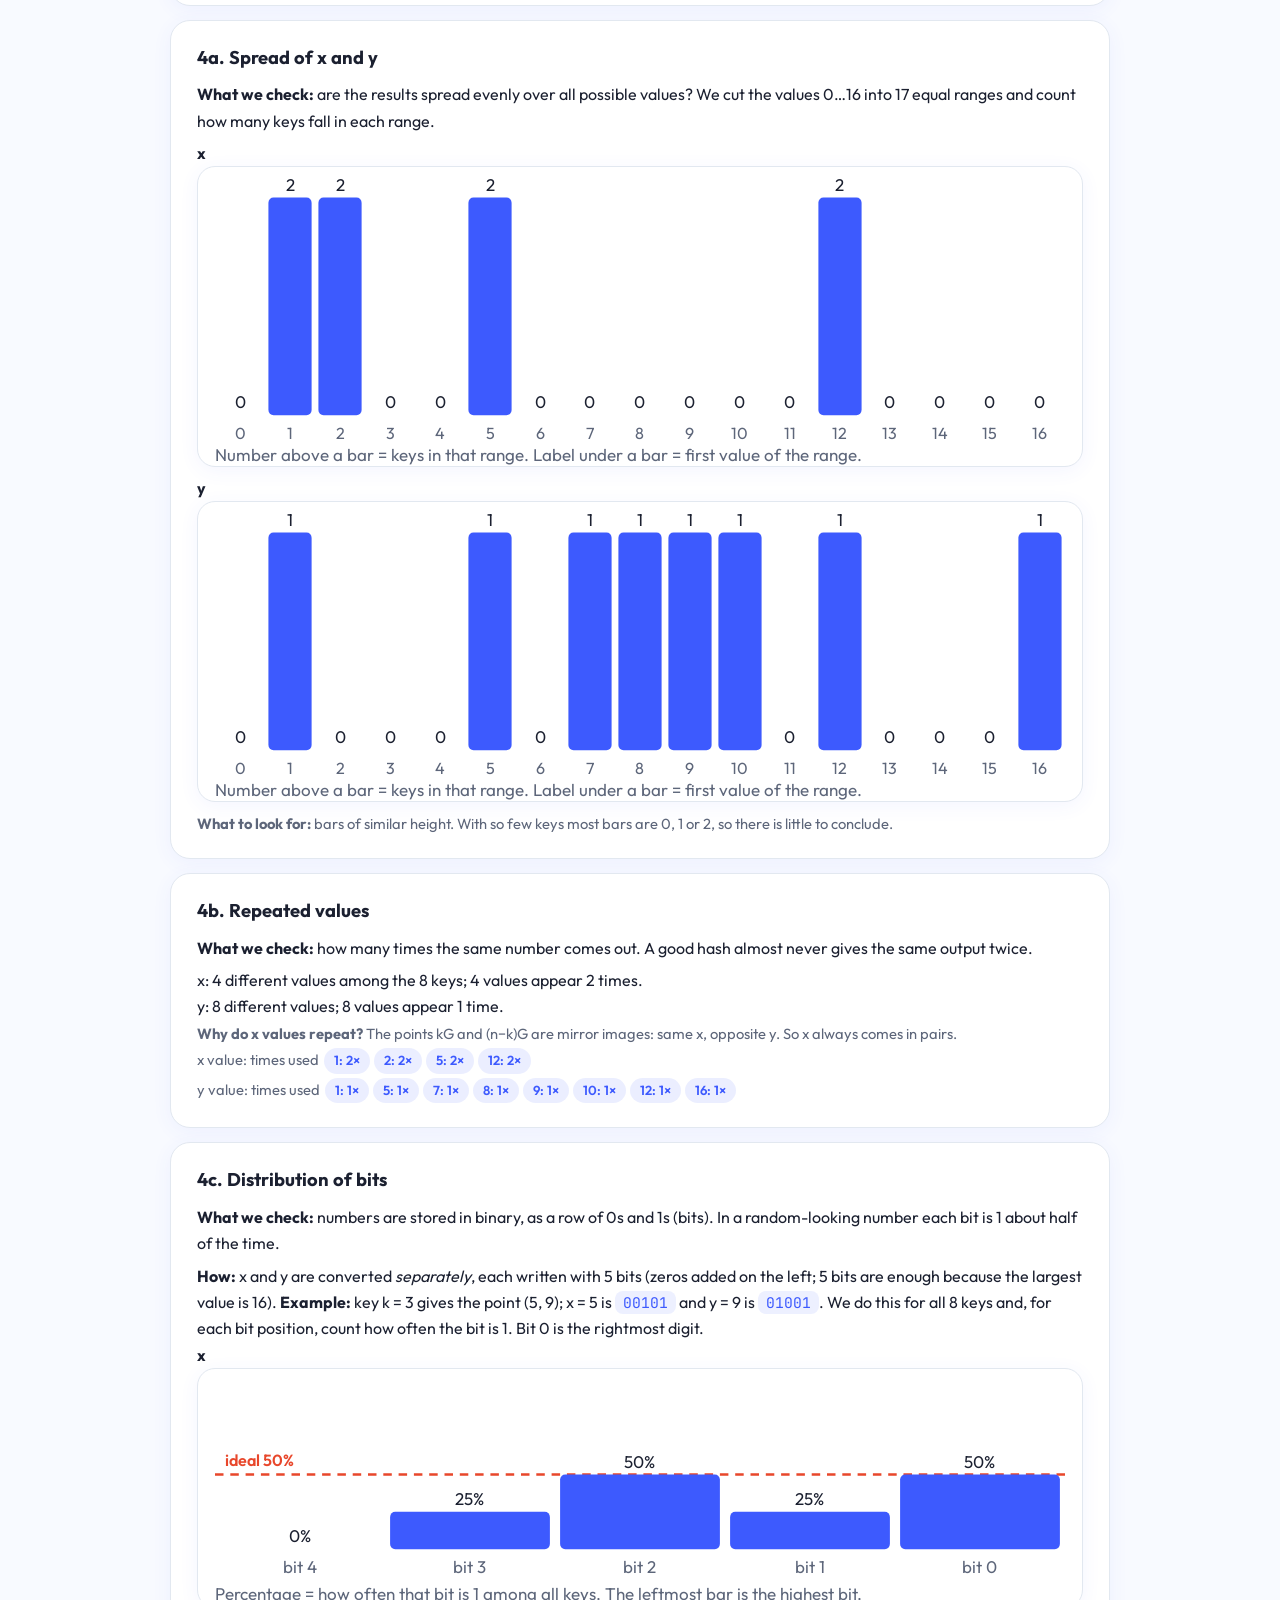
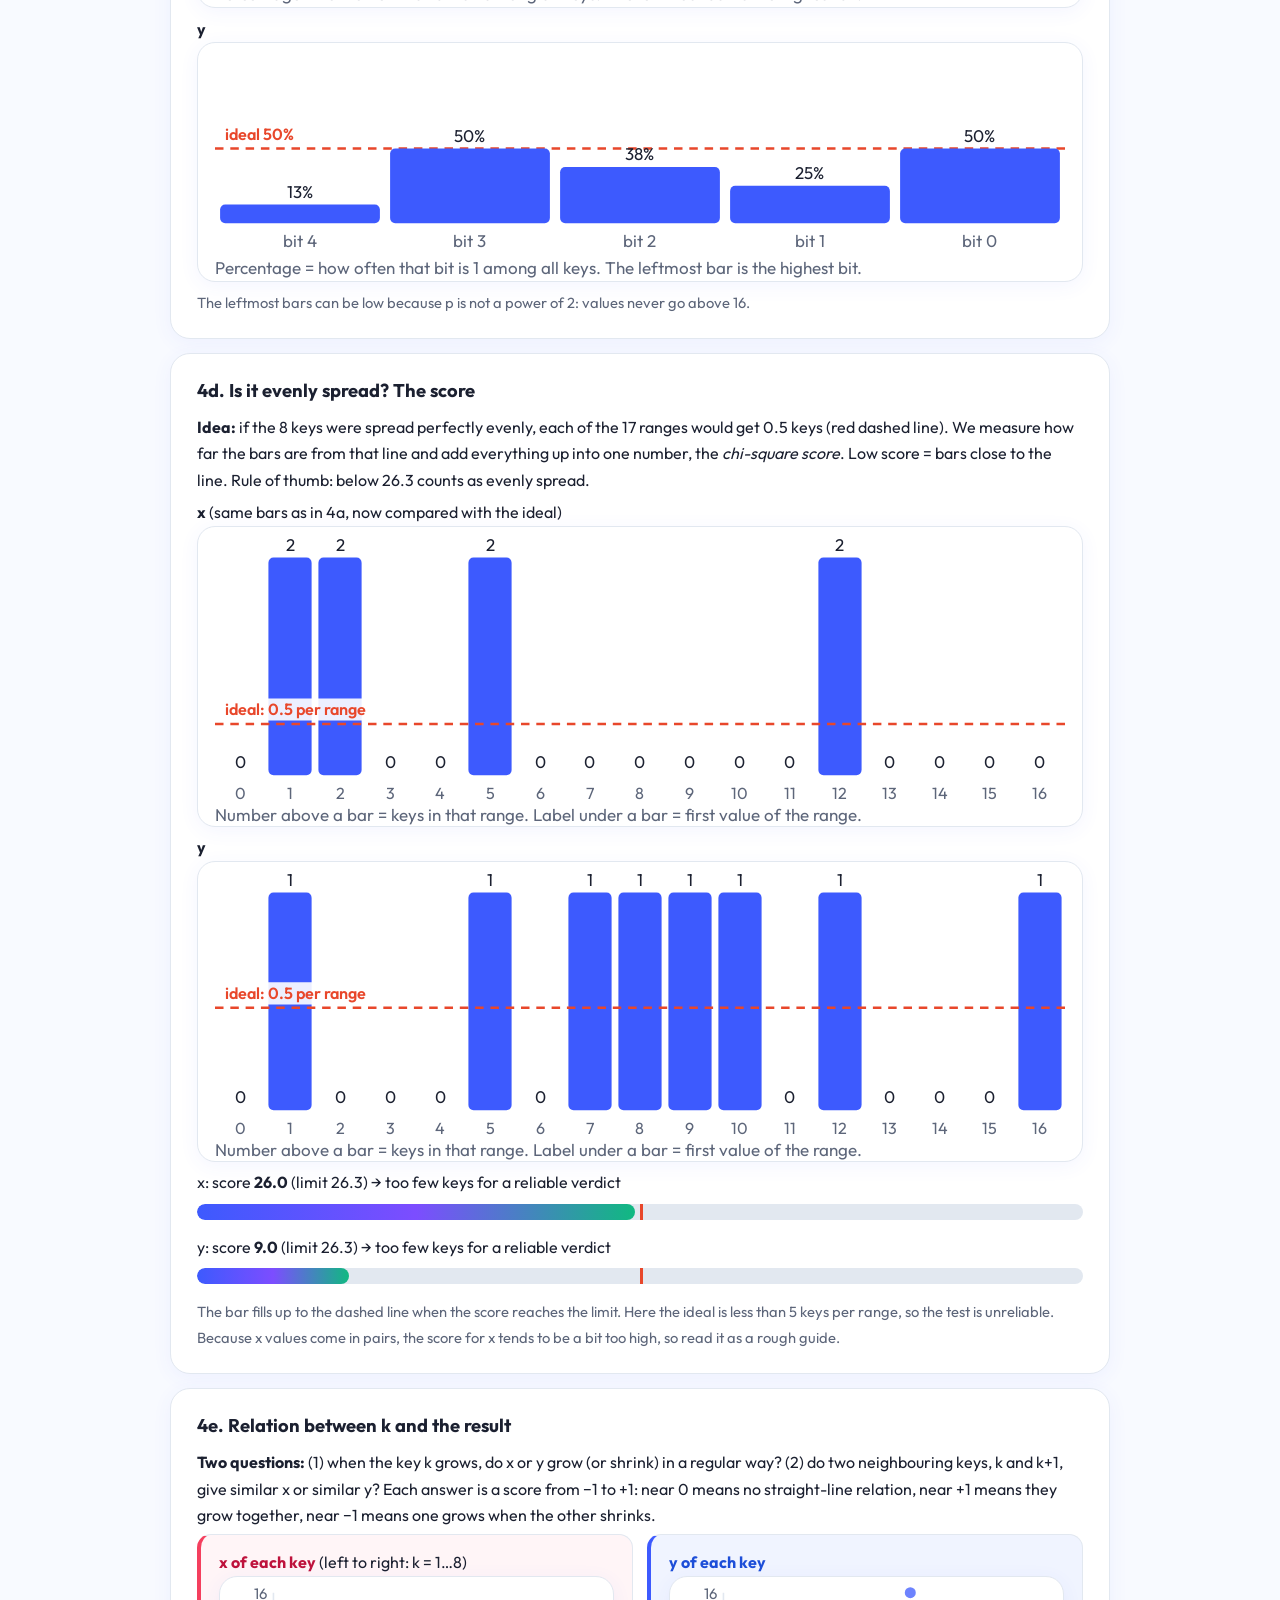
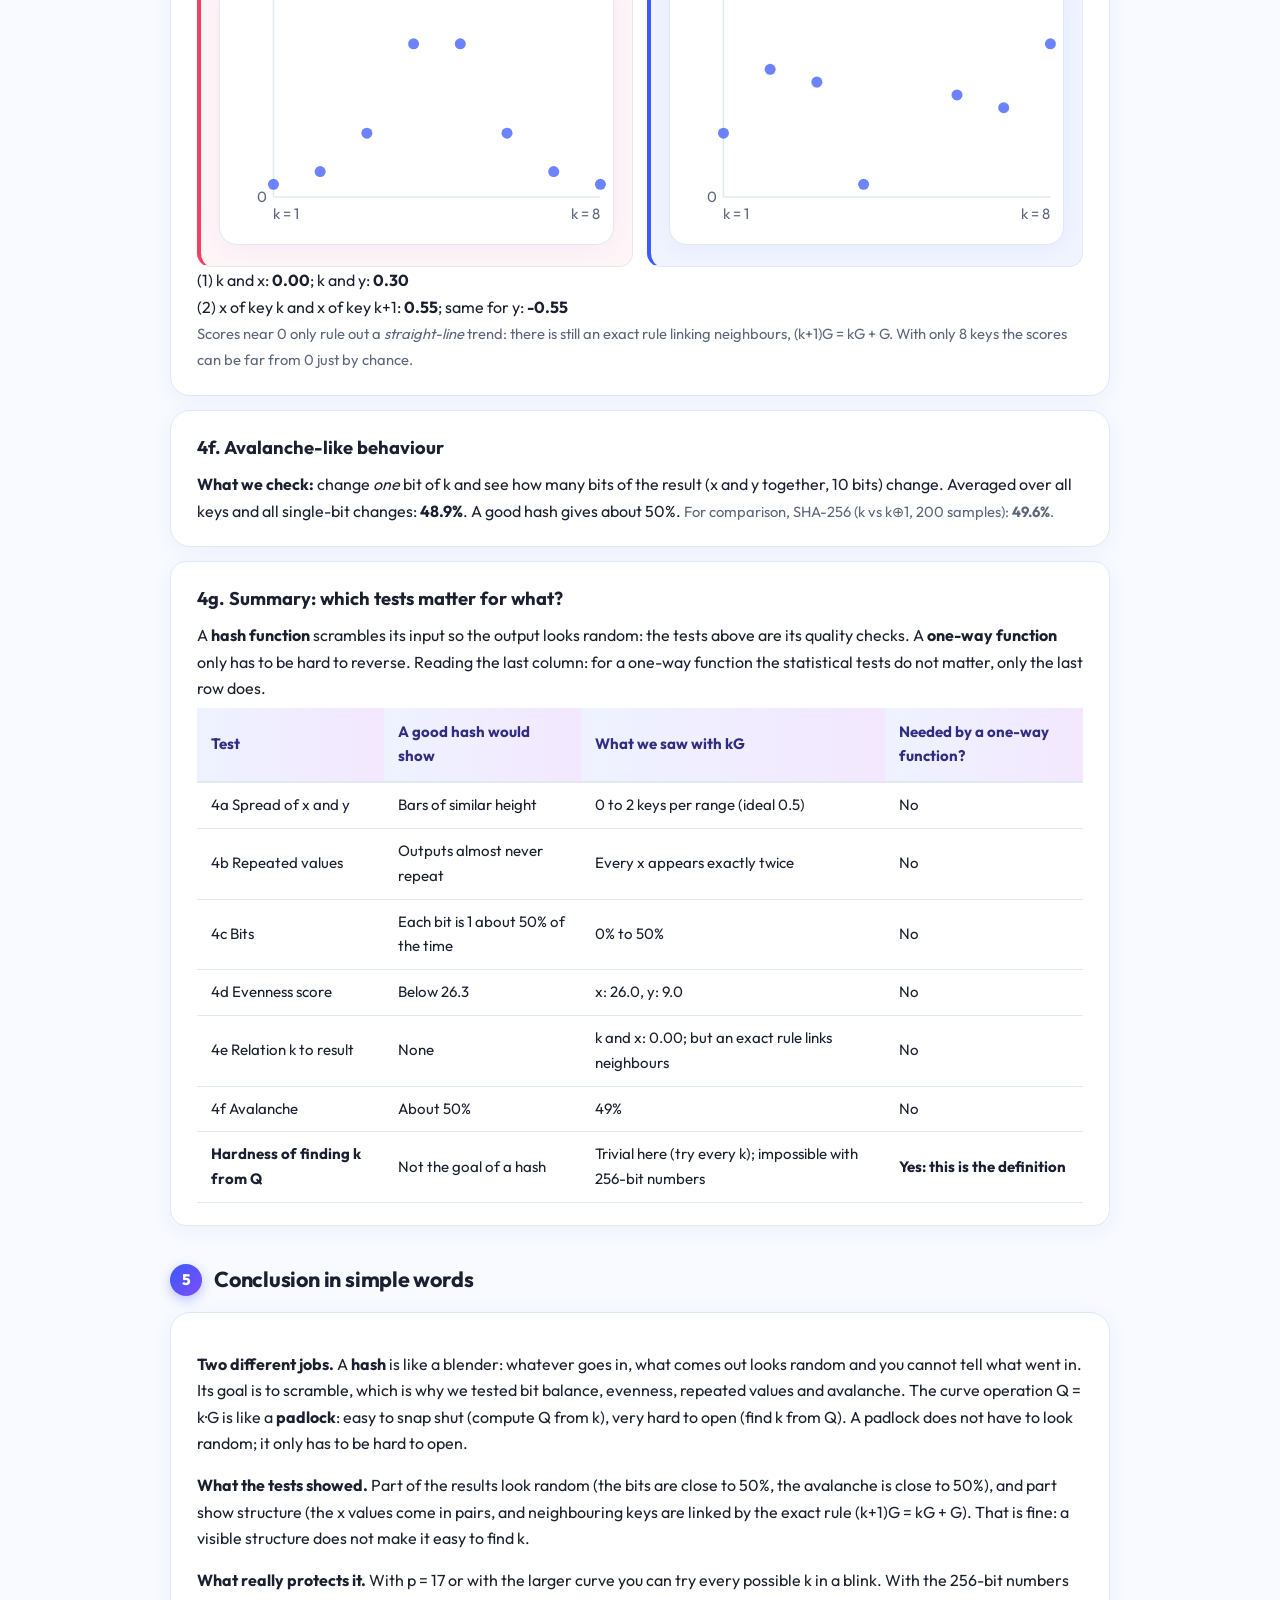
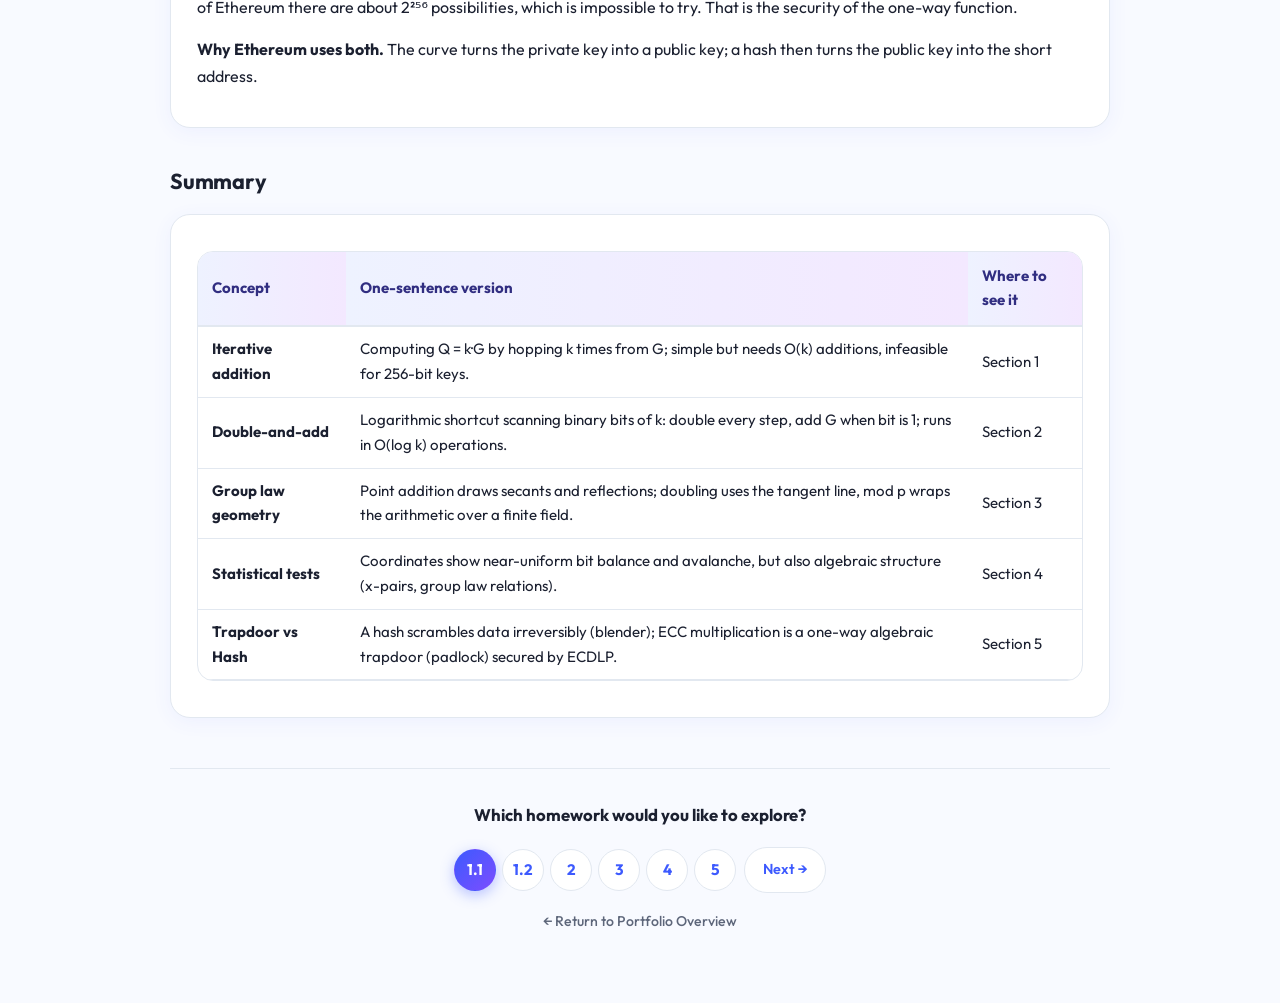
==== commit 977d1367: "hm5" ====
--- a/homework1-pt1.html
+++ b/homework1-pt1.html
@@ -205,6 +205,8 @@
                     title="Homework 3: Stochastic Penetration Processes, LLN and CLT">3</a>
                 <a href="homework4.html" class="google-page-link"
                     title="Homework 4: Welford's Recurrences and Sampling Mean and Variance">4</a>
+                <a href="homework5.html" class="google-page-link"
+                    title="Homework 5: Riemann vs Lebesgue Integration and the Normal CDF">5</a>
             </div>
             <a href="homework1-pt2.html" class="google-page-arrow" title="Next: Homework 1 pt.2">Next &rarr;</a>
         </div>
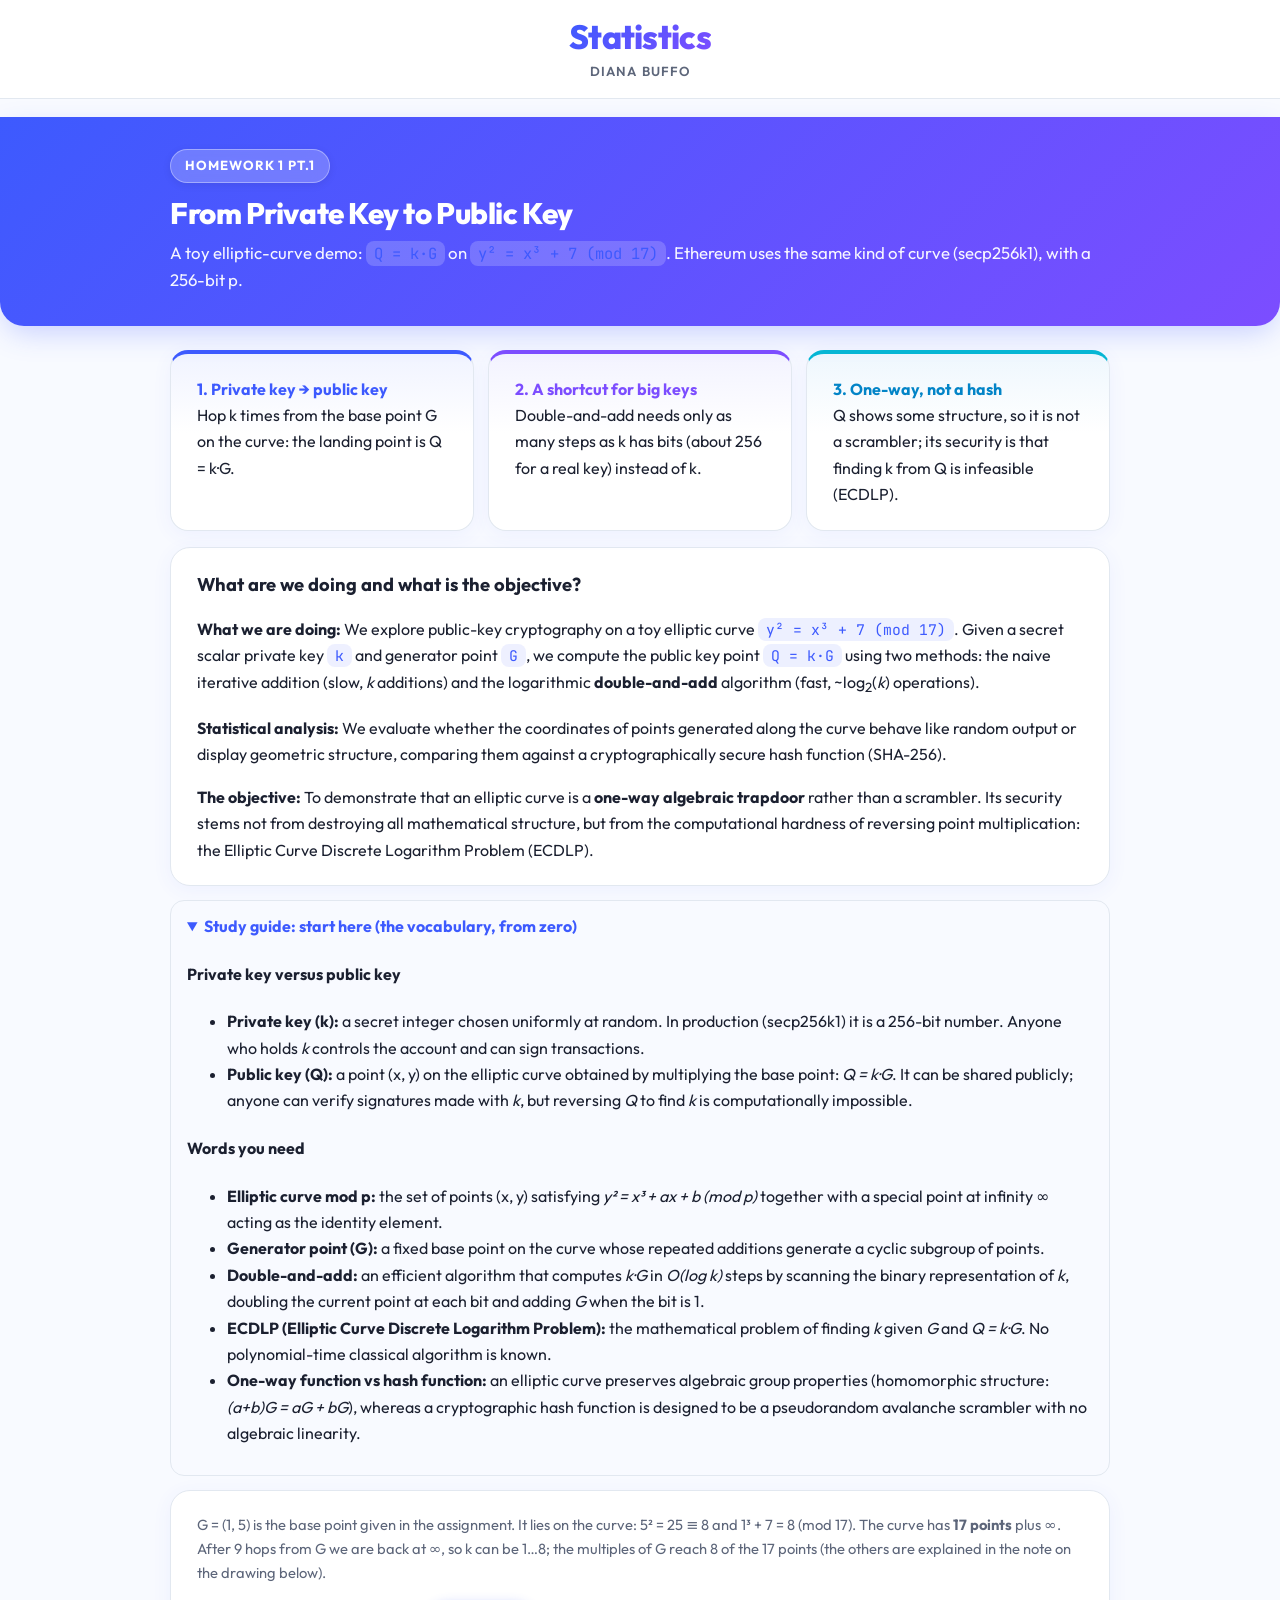
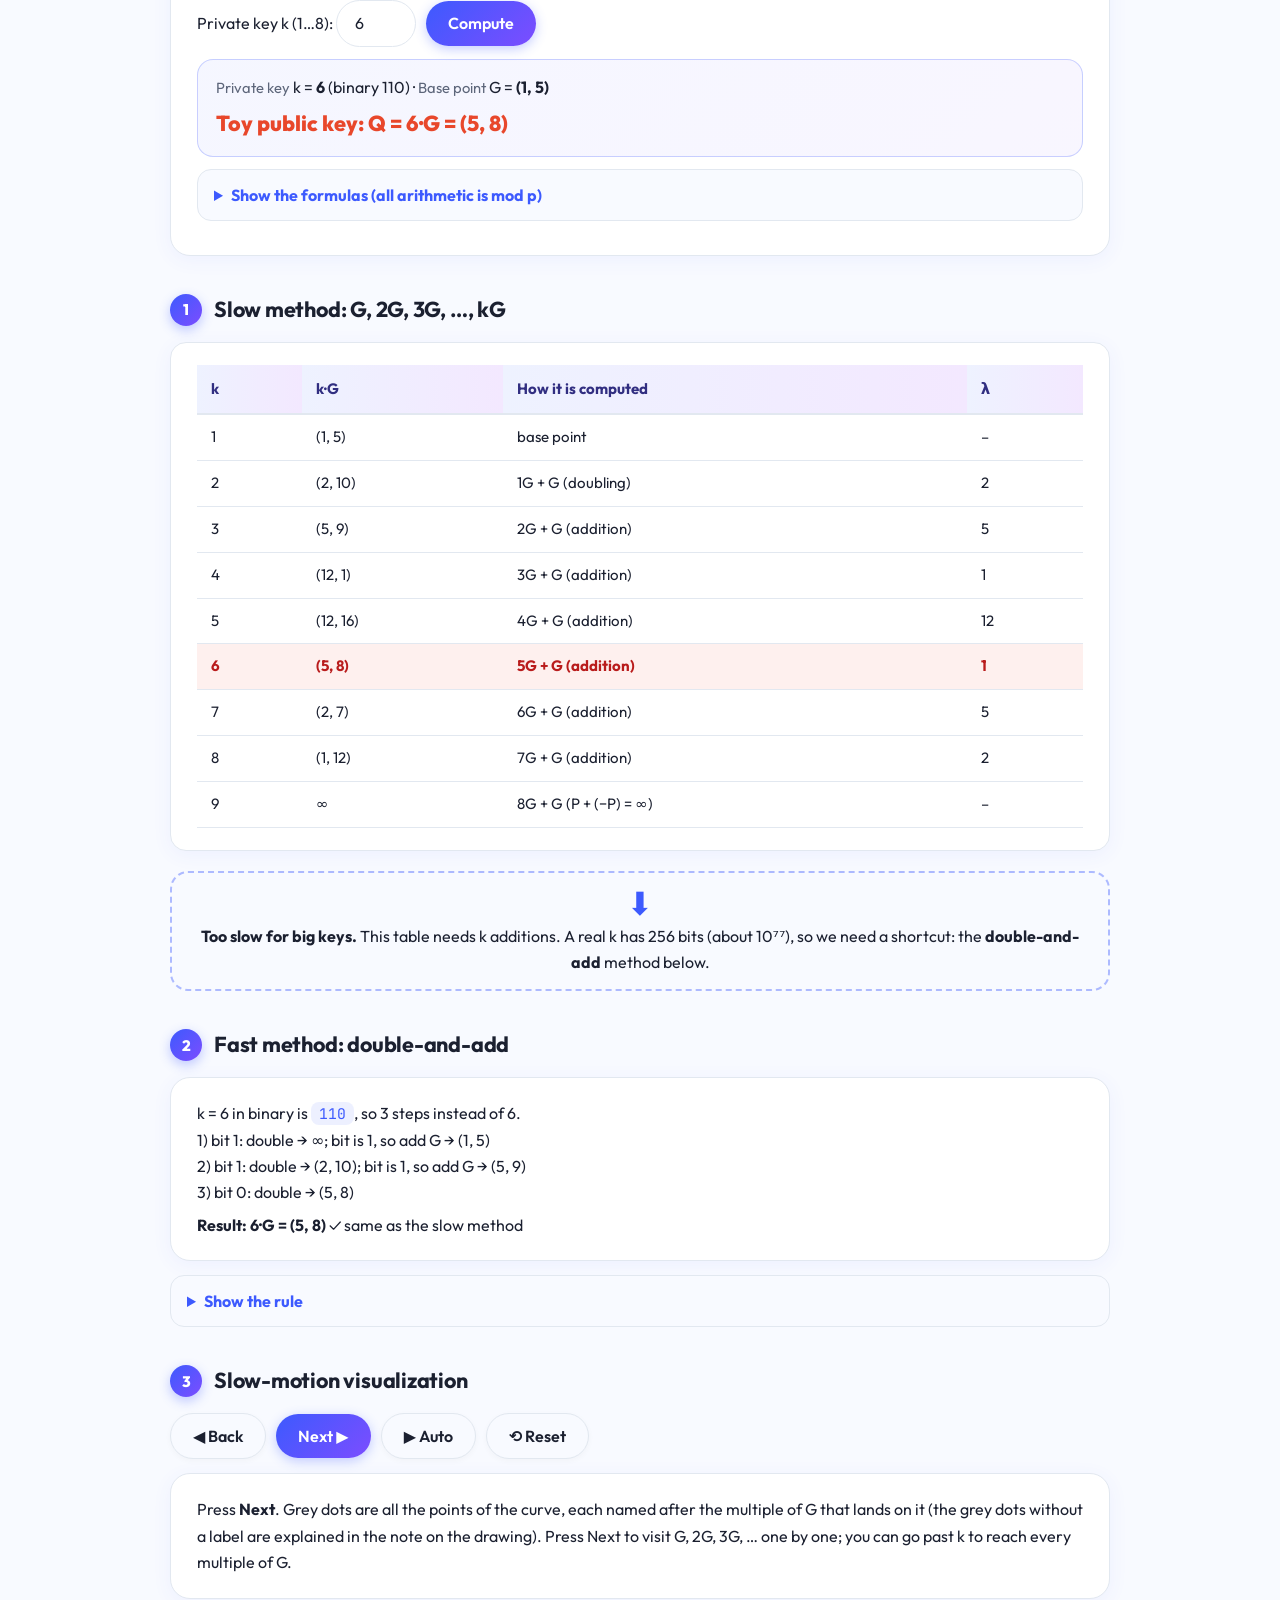
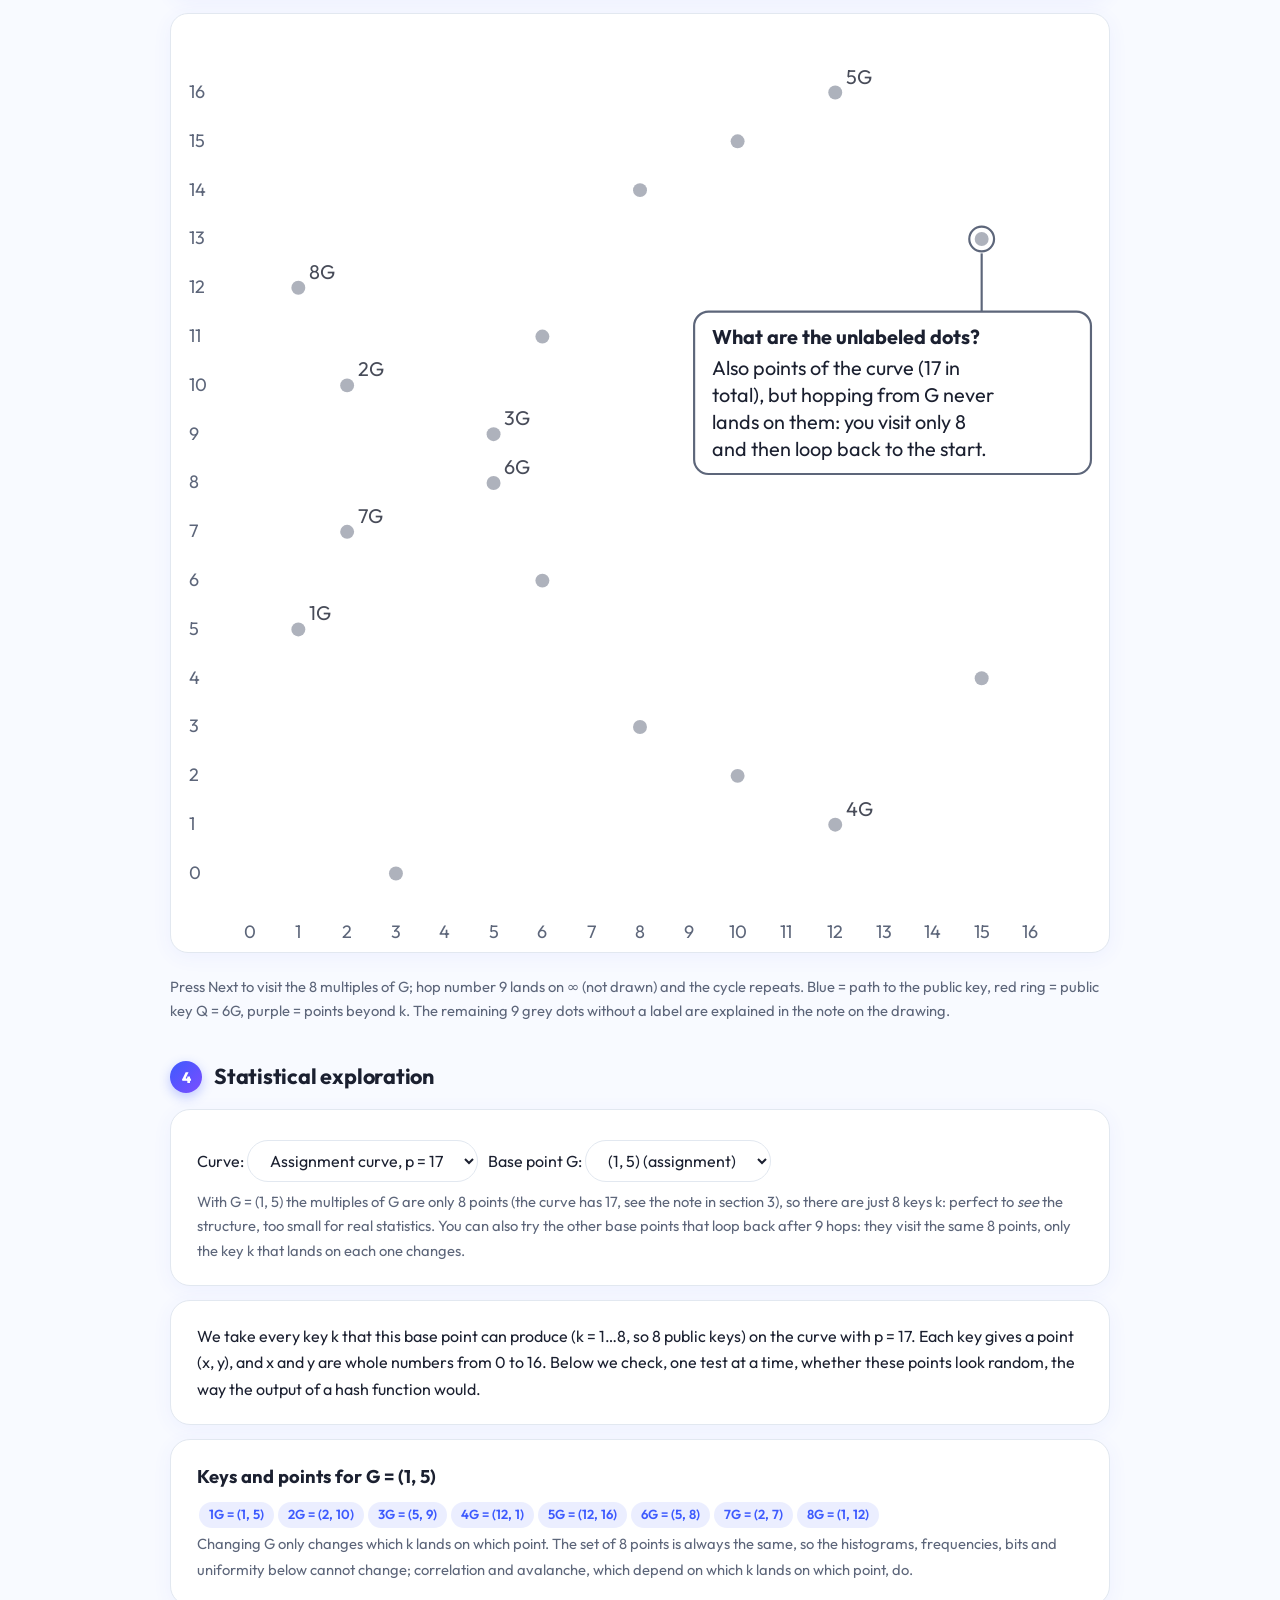
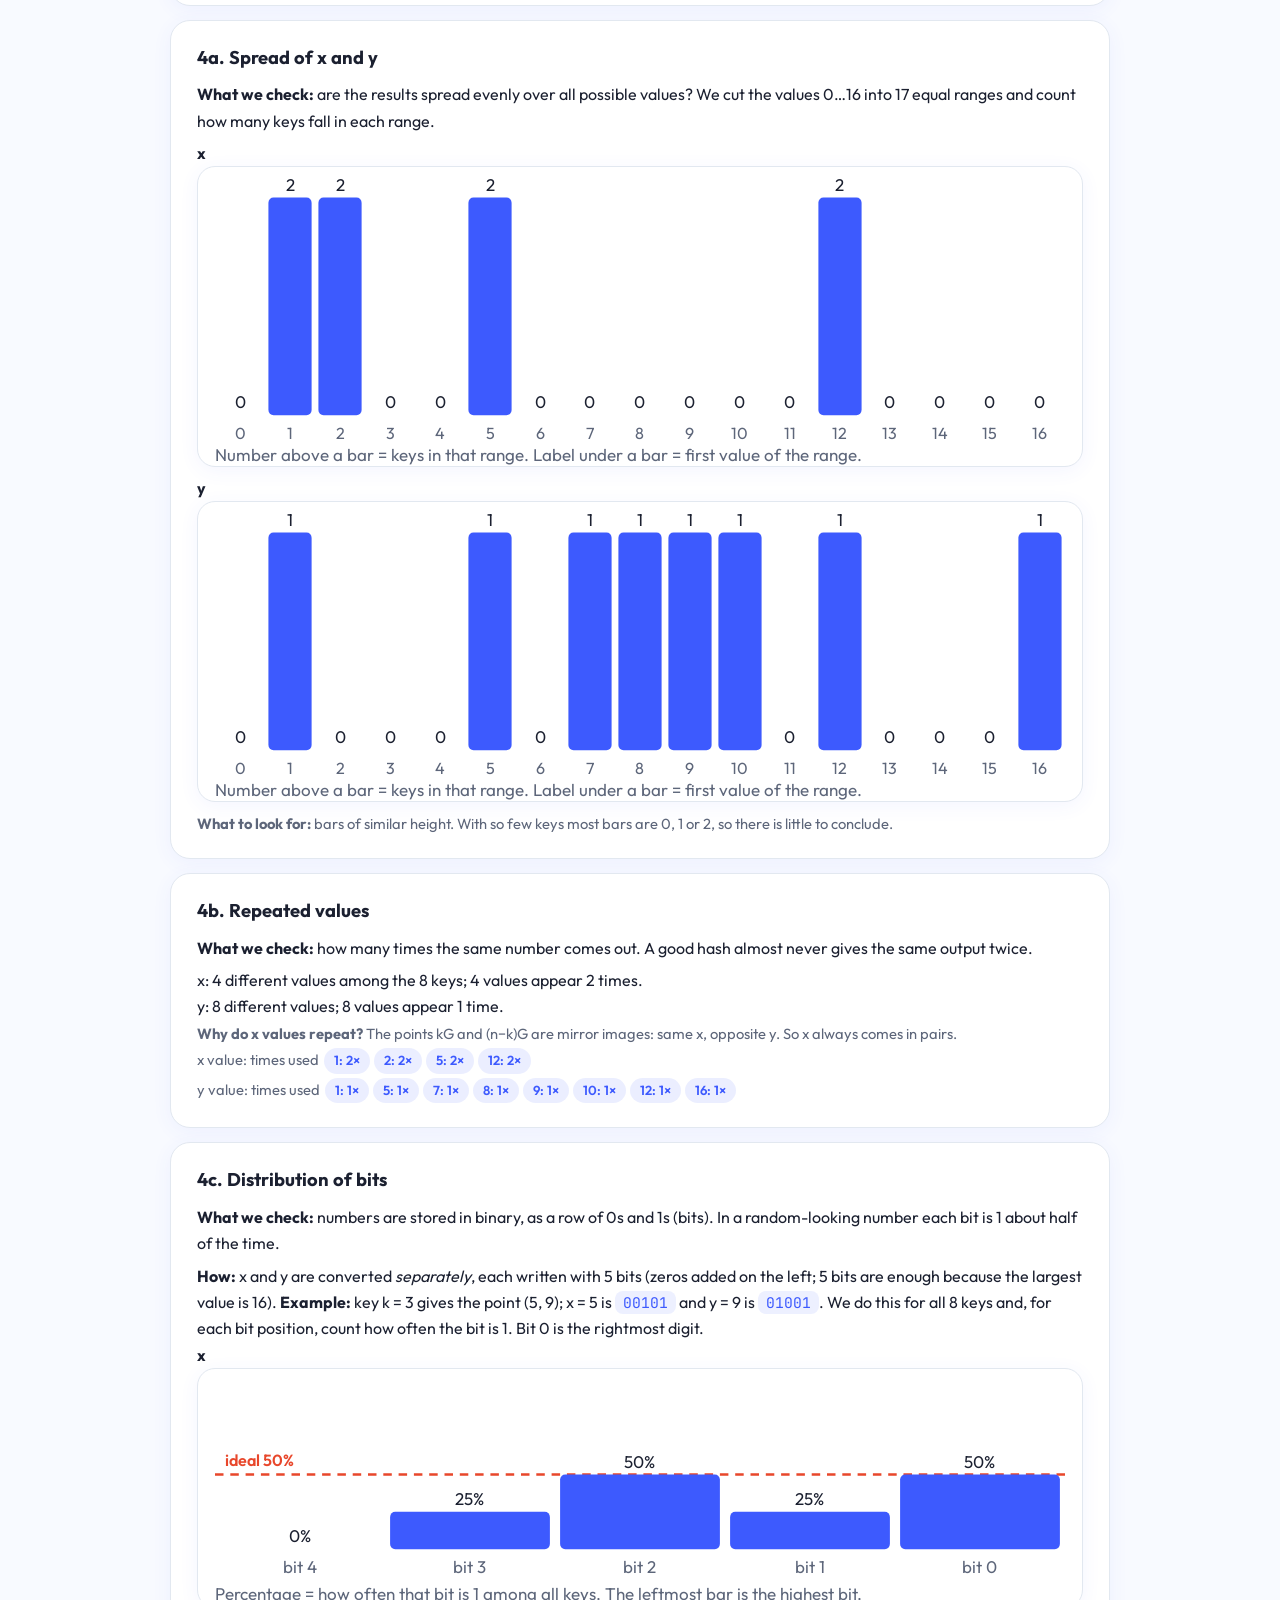
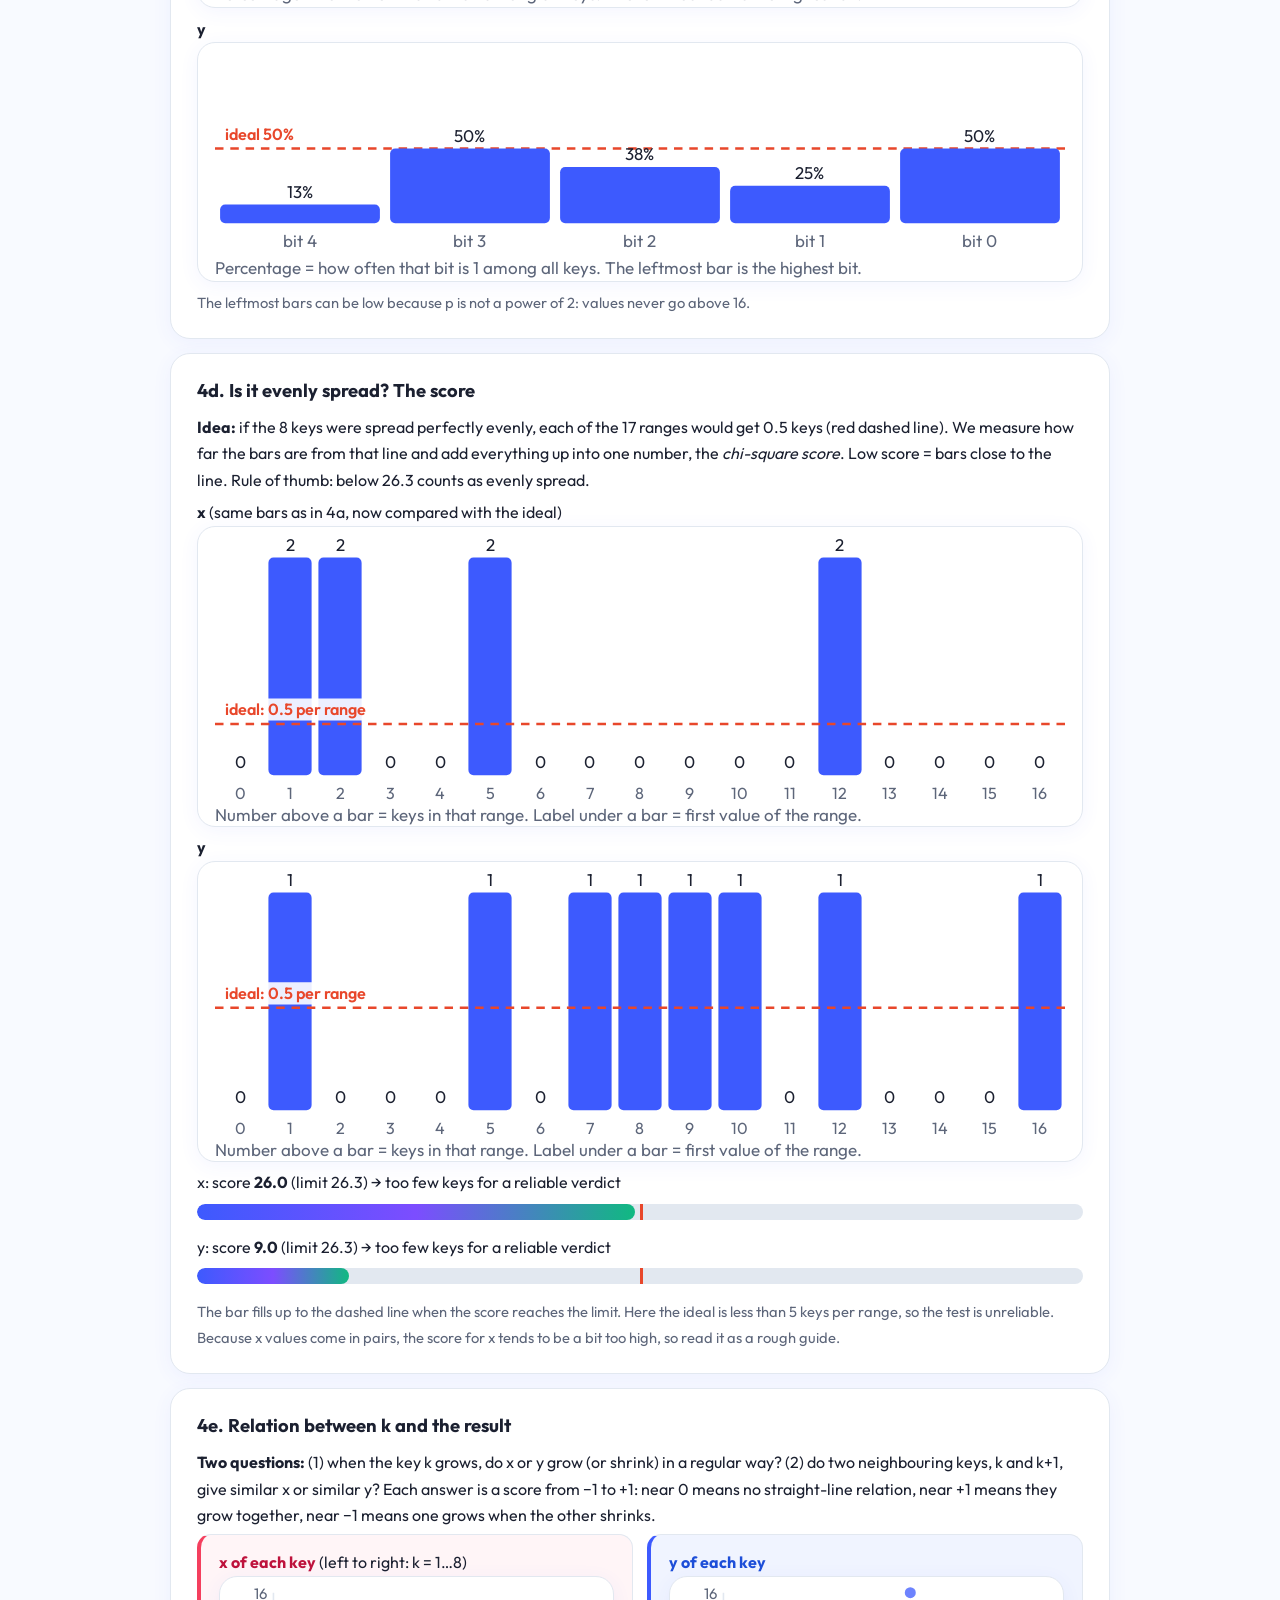
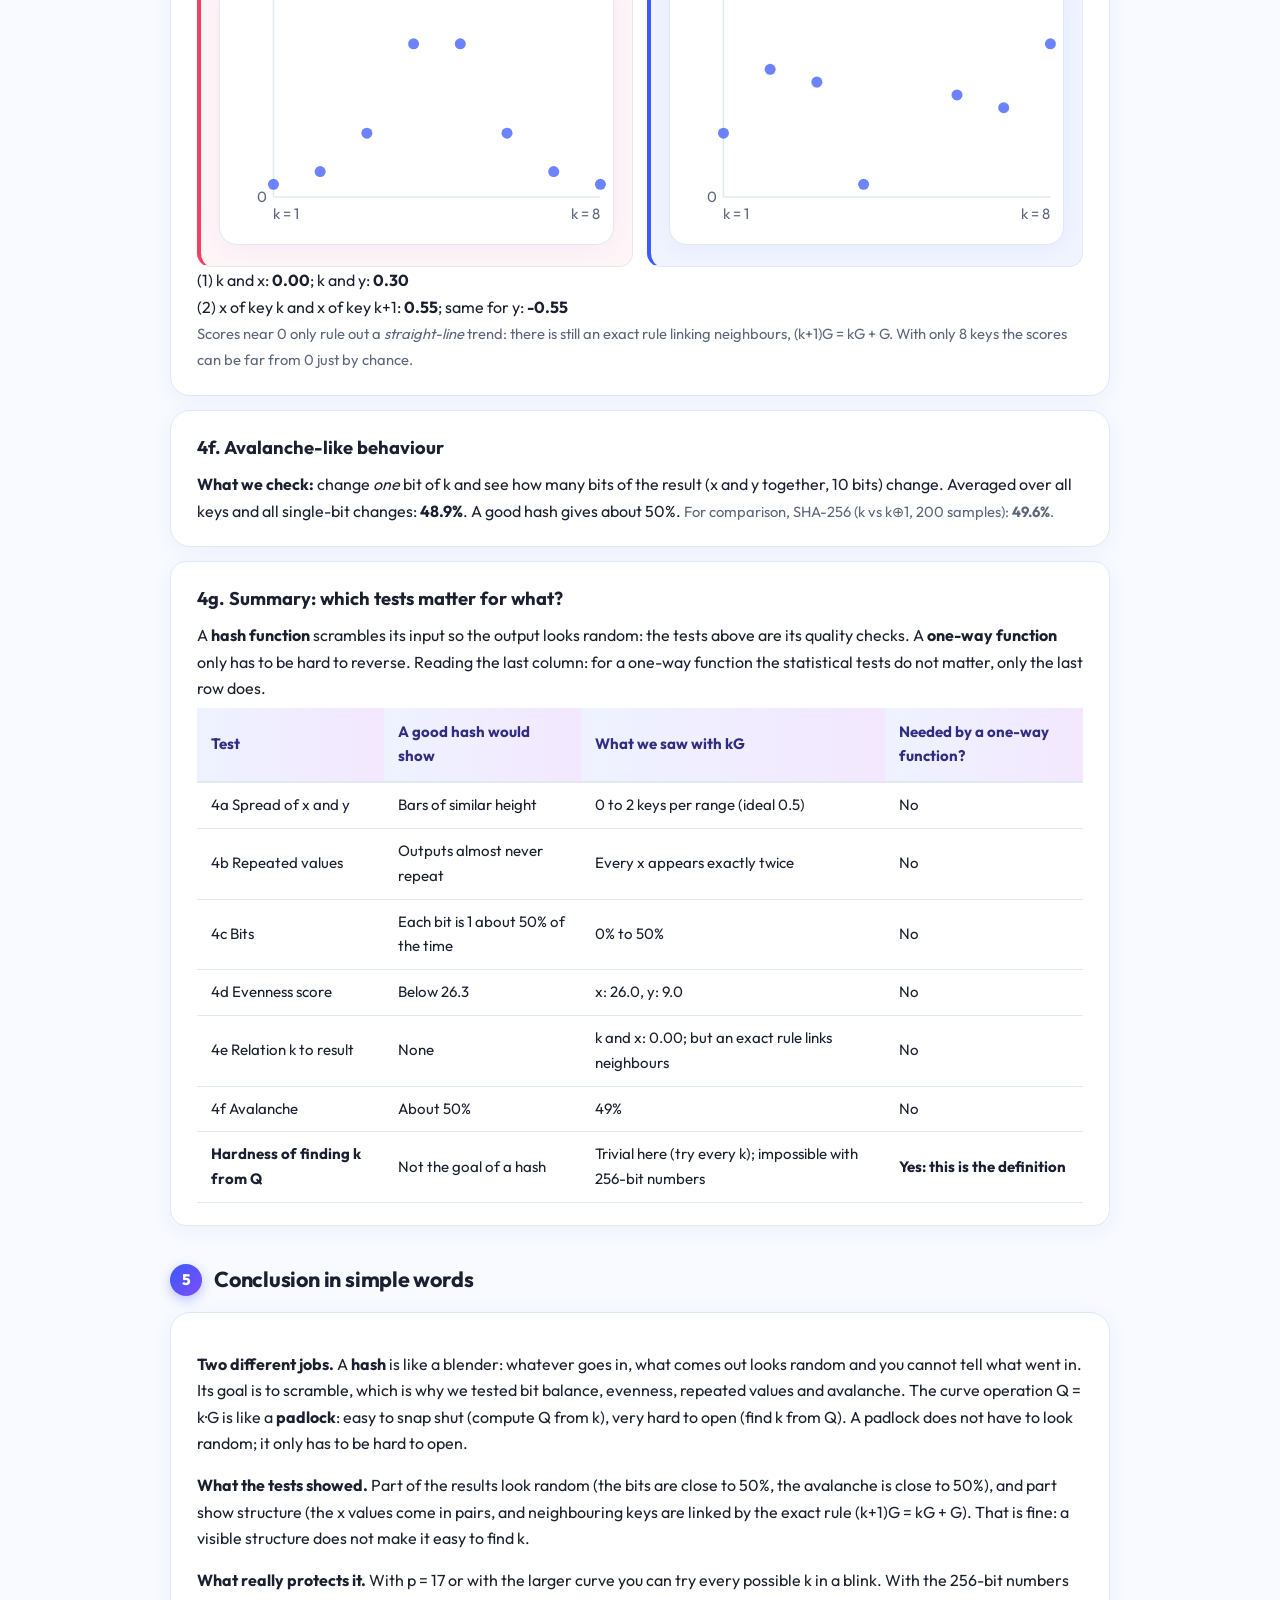
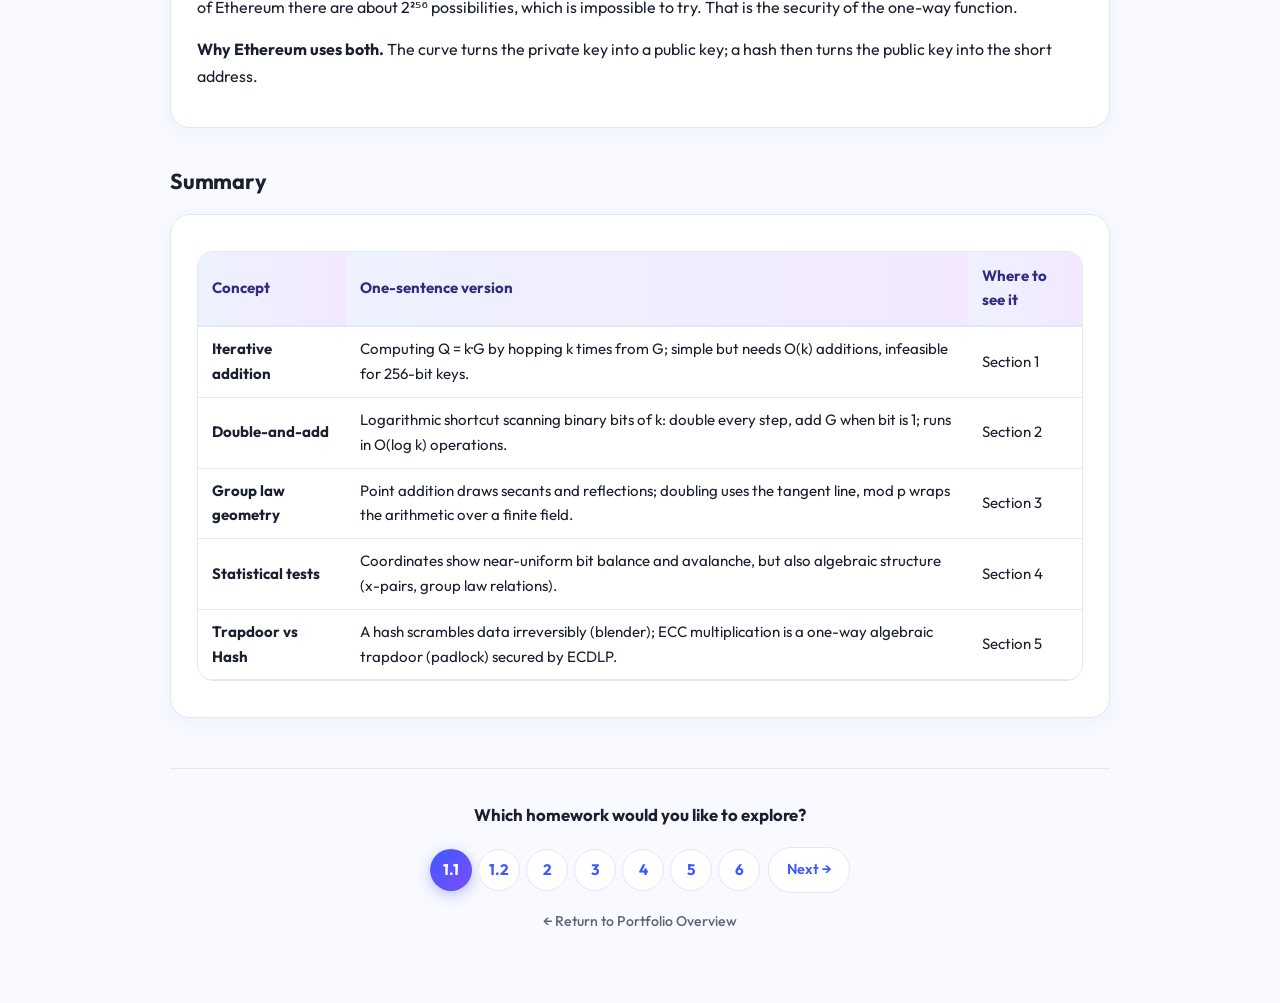
==== commit 32b39b74: "hm 6" ====
--- a/homework1-pt1.html
+++ b/homework1-pt1.html
@@ -207,6 +207,8 @@
                     title="Homework 4: Welford's Recurrences and Sampling Mean and Variance">4</a>
                 <a href="homework5.html" class="google-page-link"
                     title="Homework 5: Riemann vs Lebesgue Integration and the Normal CDF">5</a>
+                <a href="homework6.html" class="google-page-link"
+                    title="Homework 6: Statistical Independence and the Chi-square Test">6</a>
             </div>
             <a href="homework1-pt2.html" class="google-page-arrow" title="Next: Homework 1 pt.2">Next &rarr;</a>
         </div>
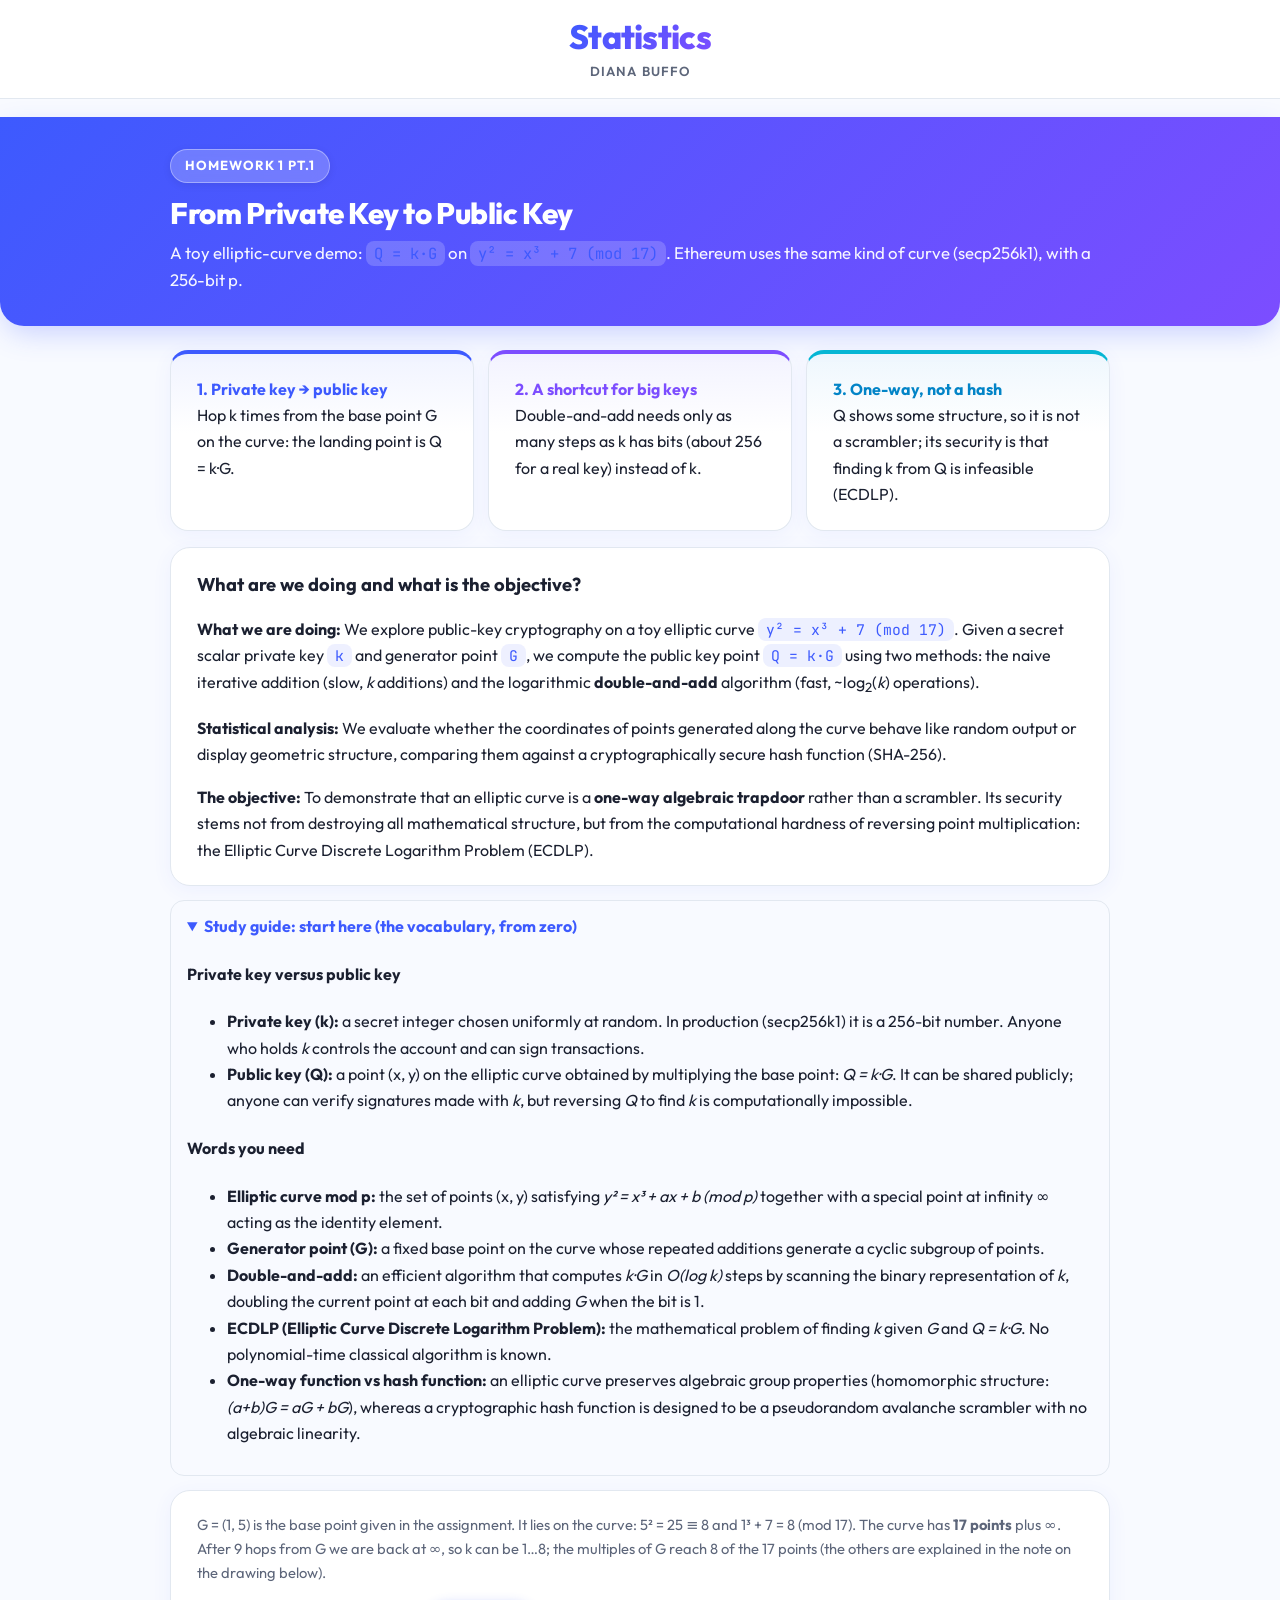
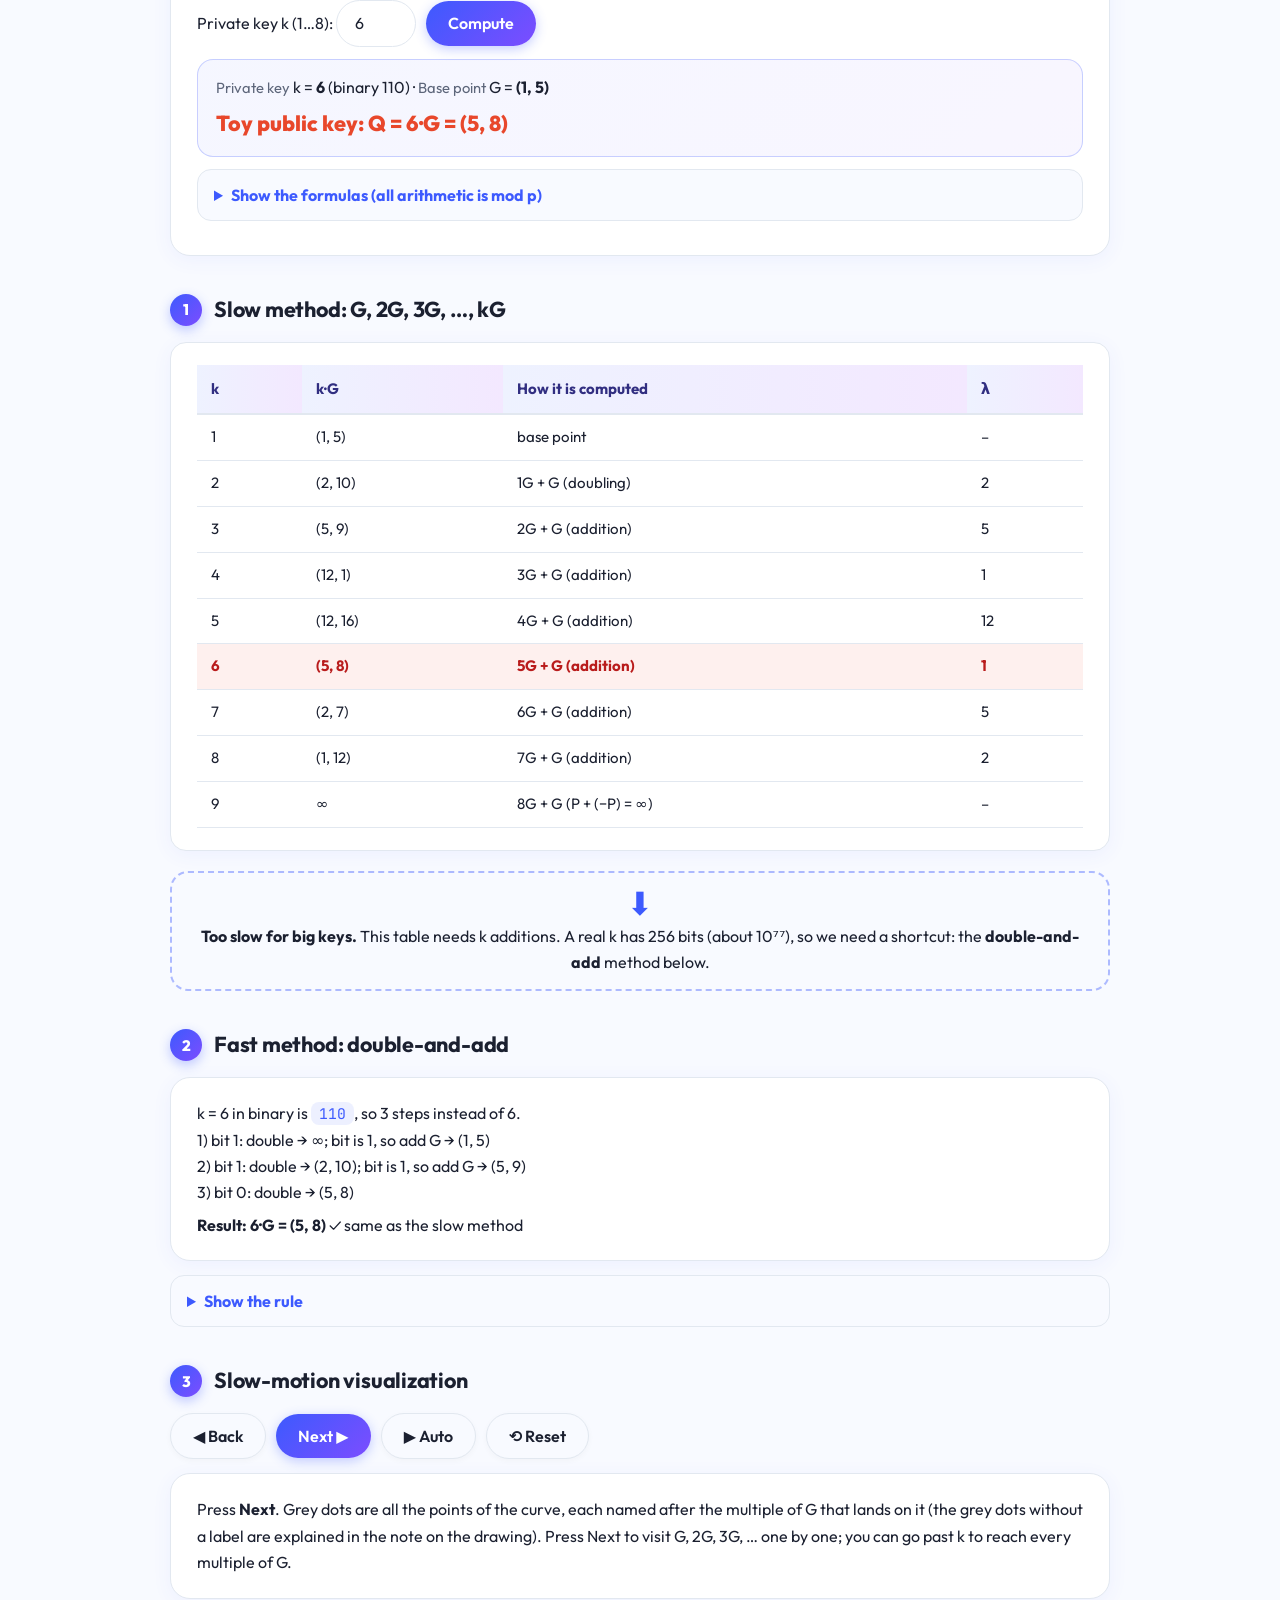
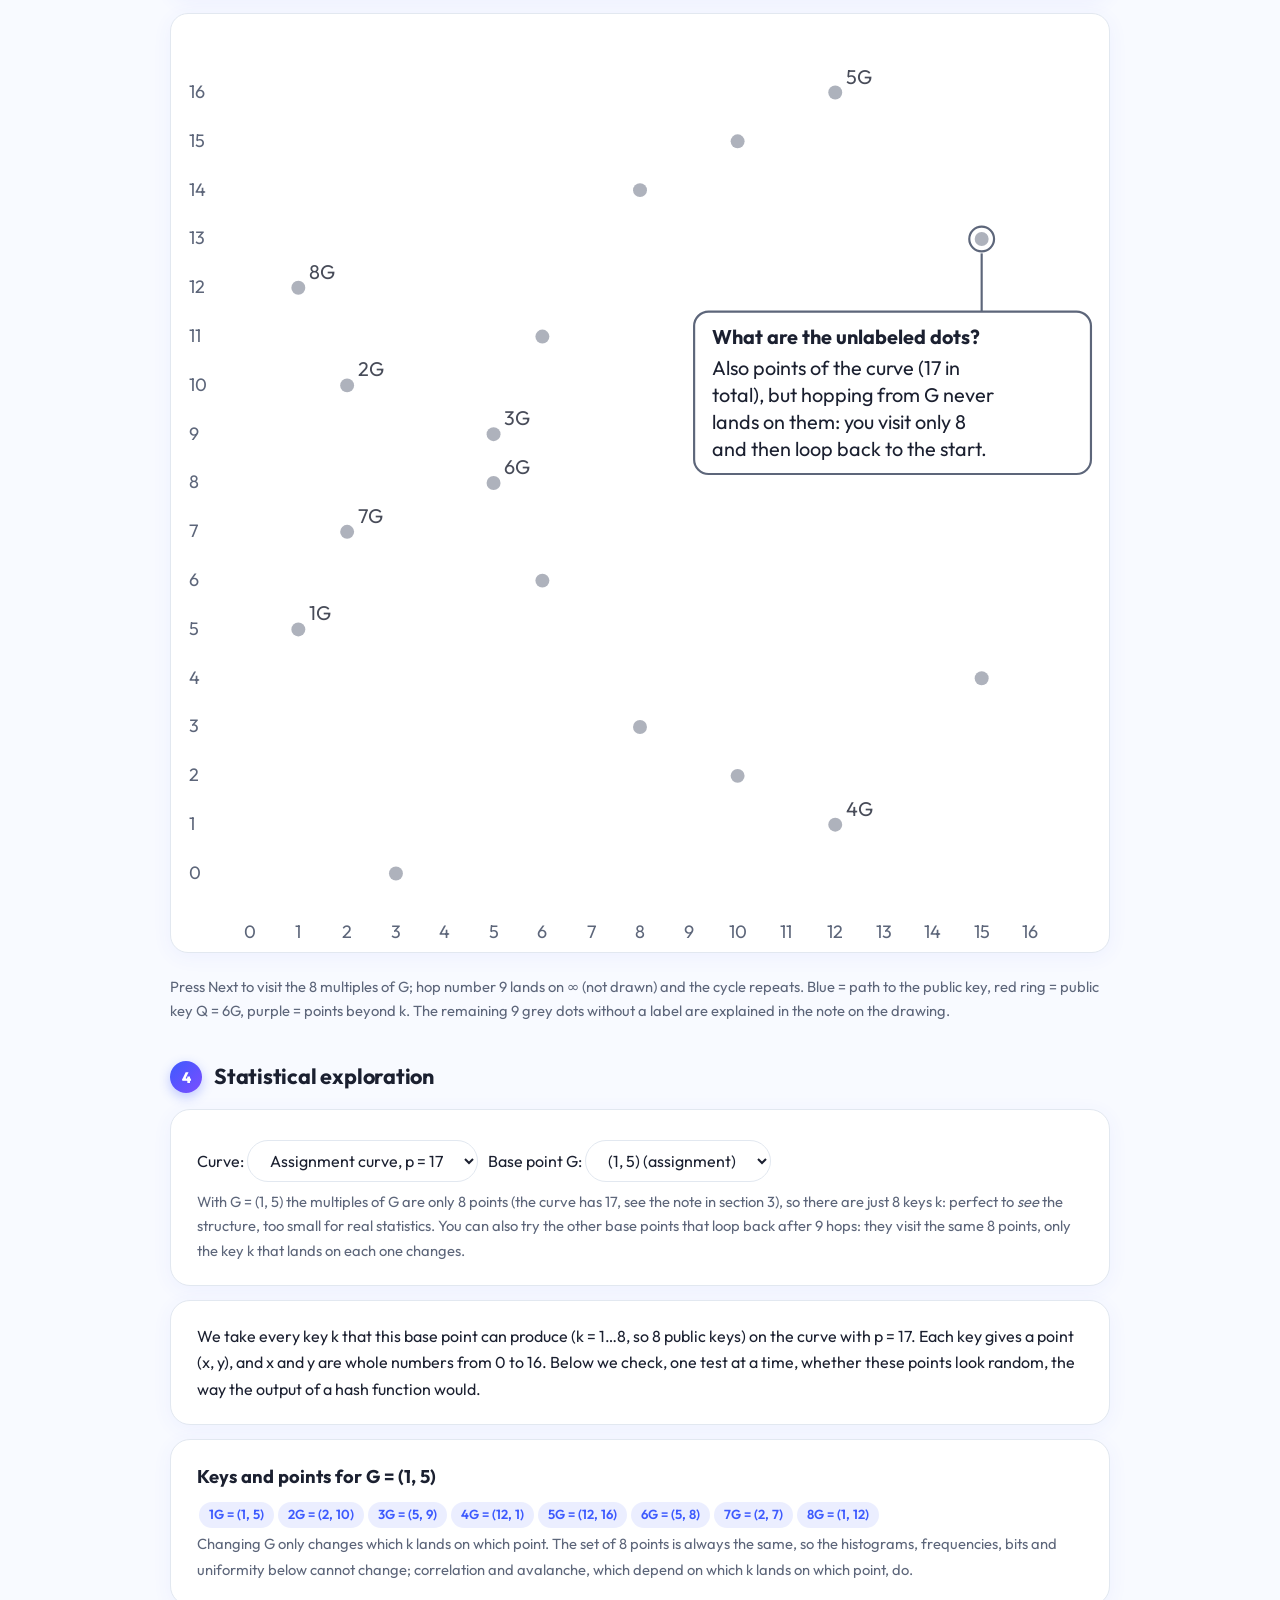
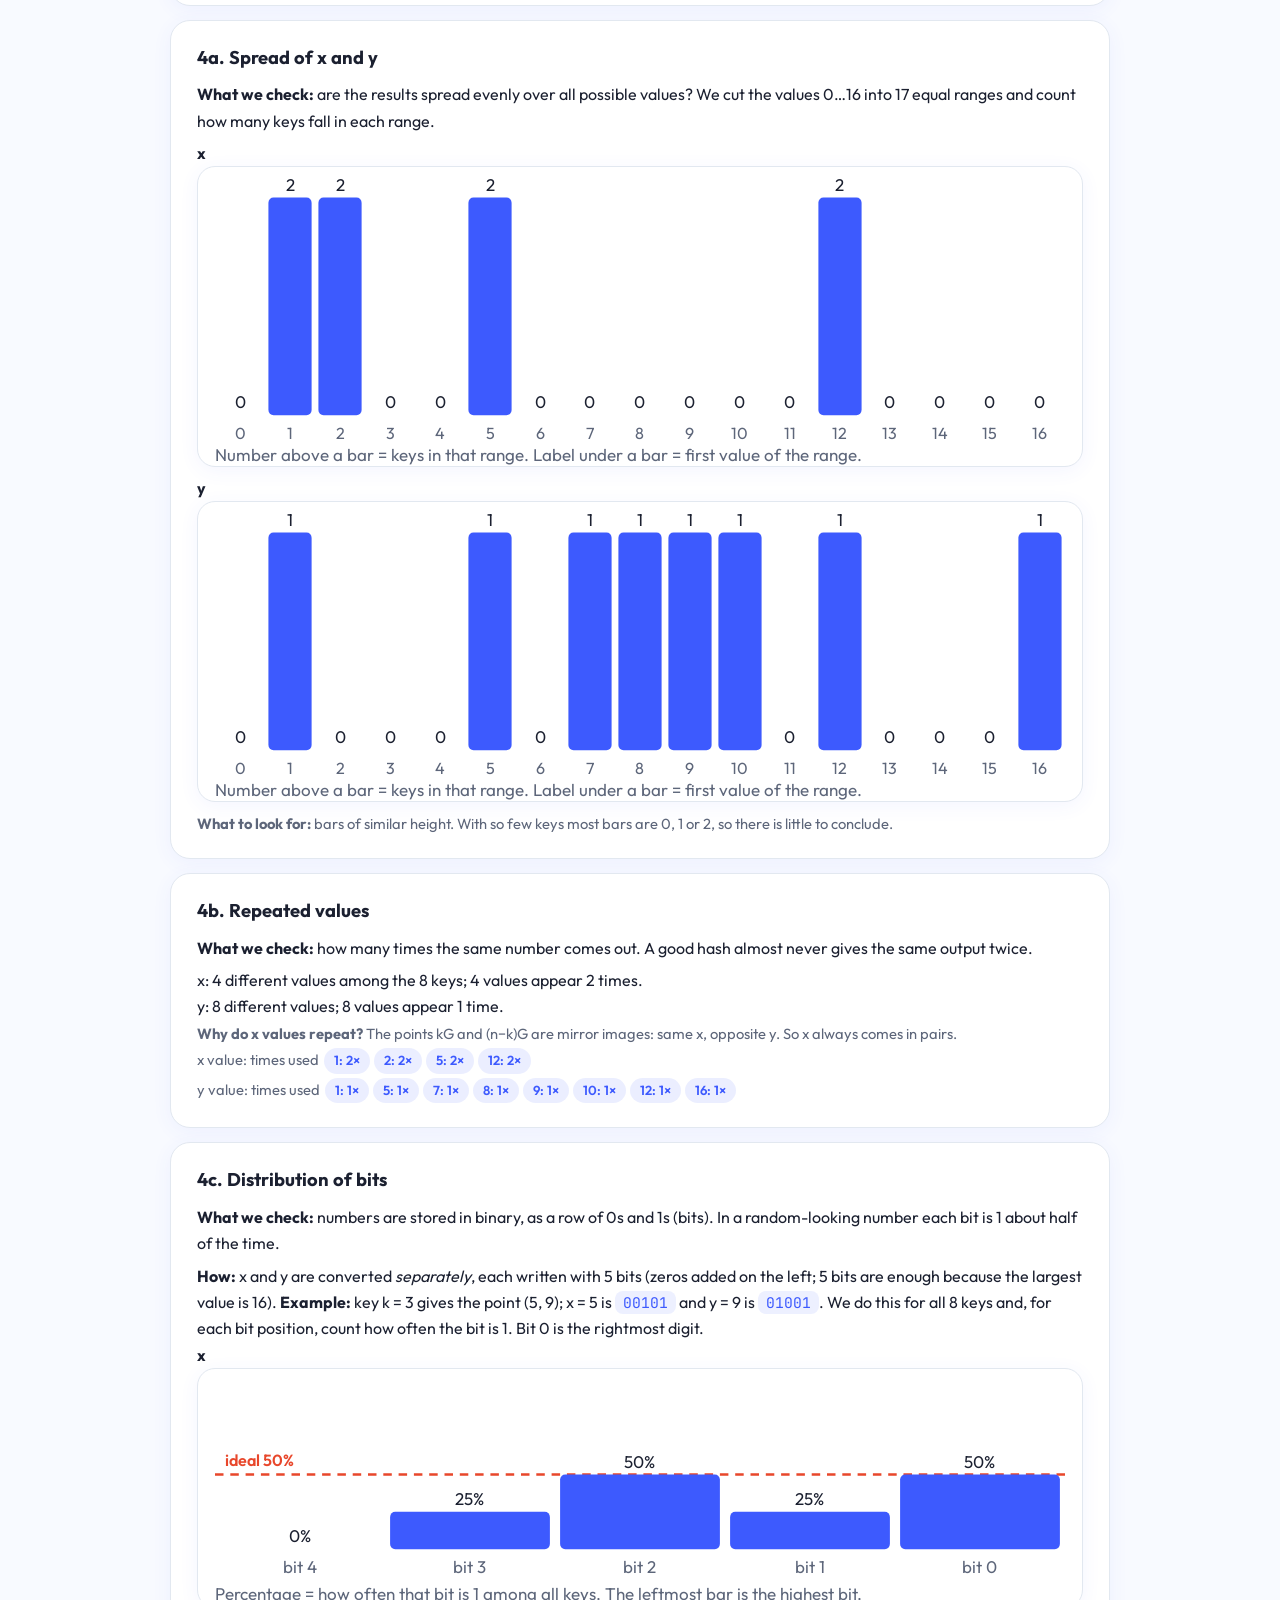
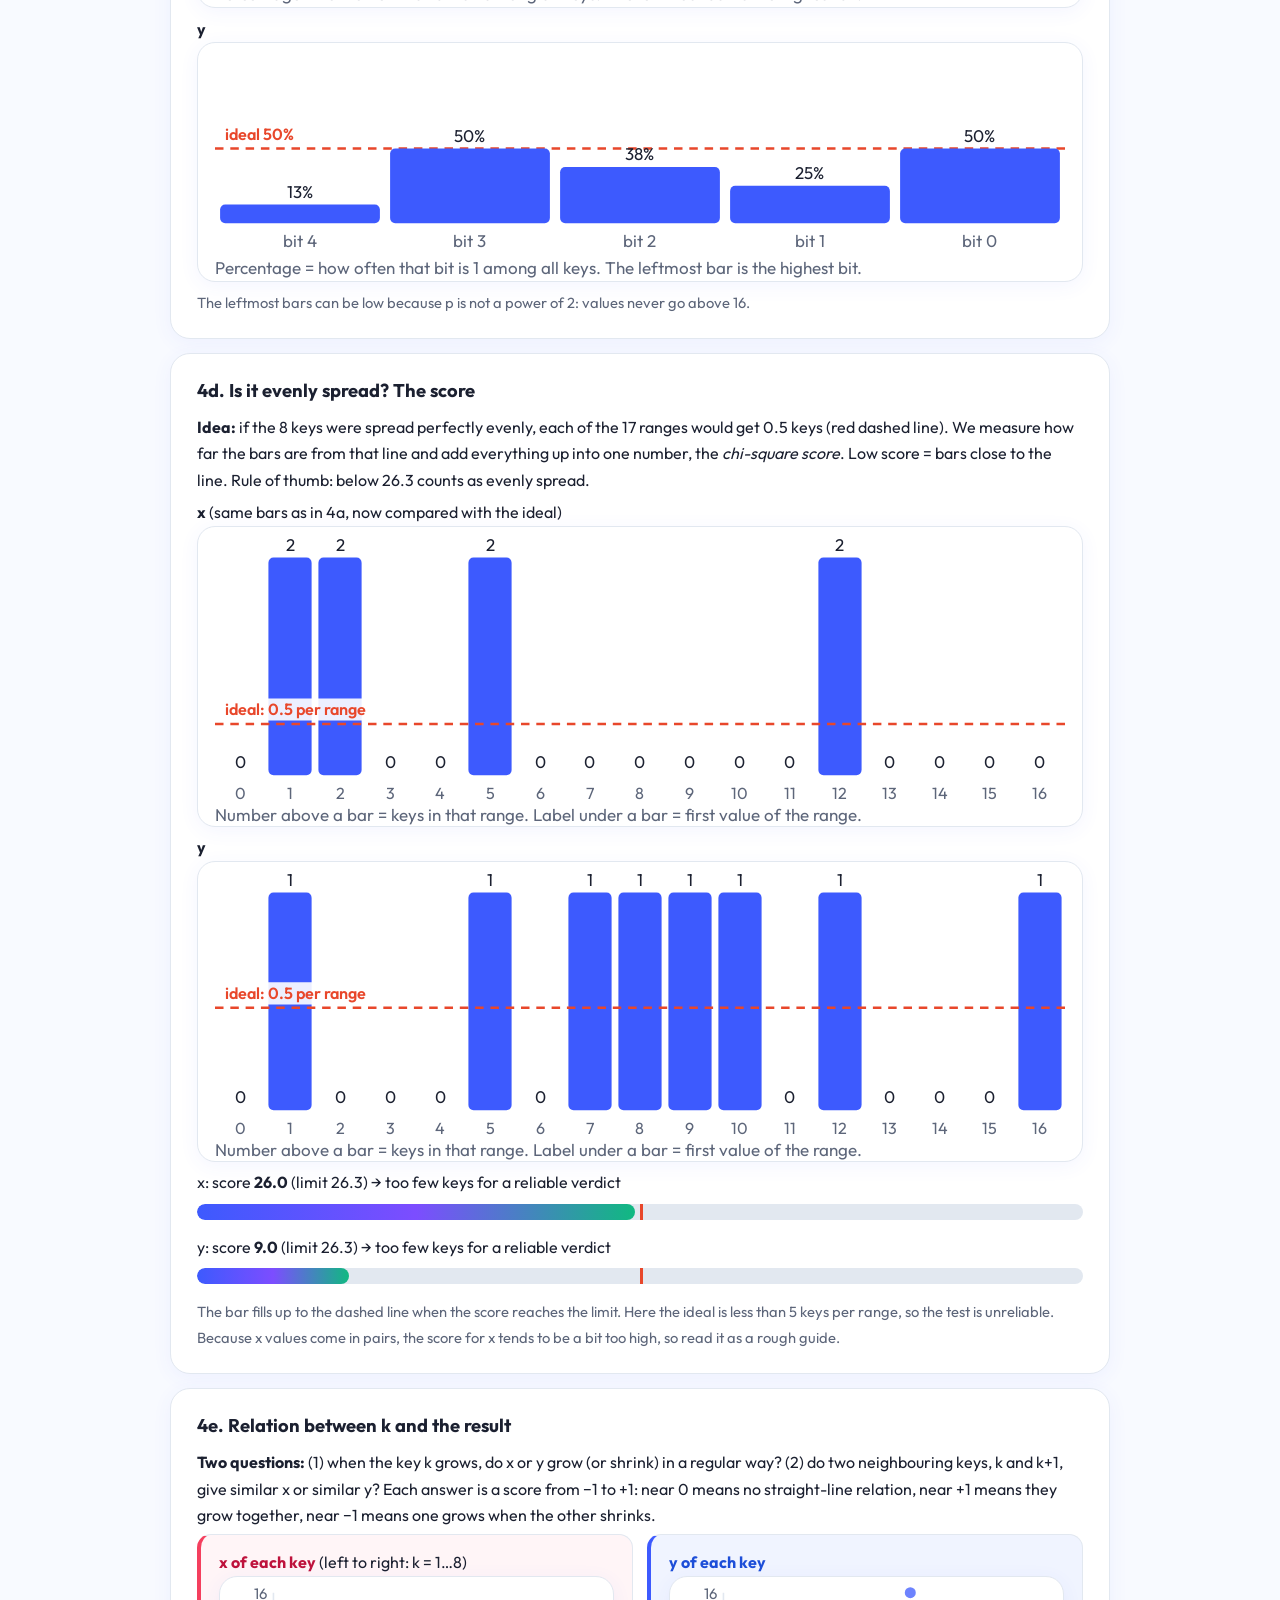
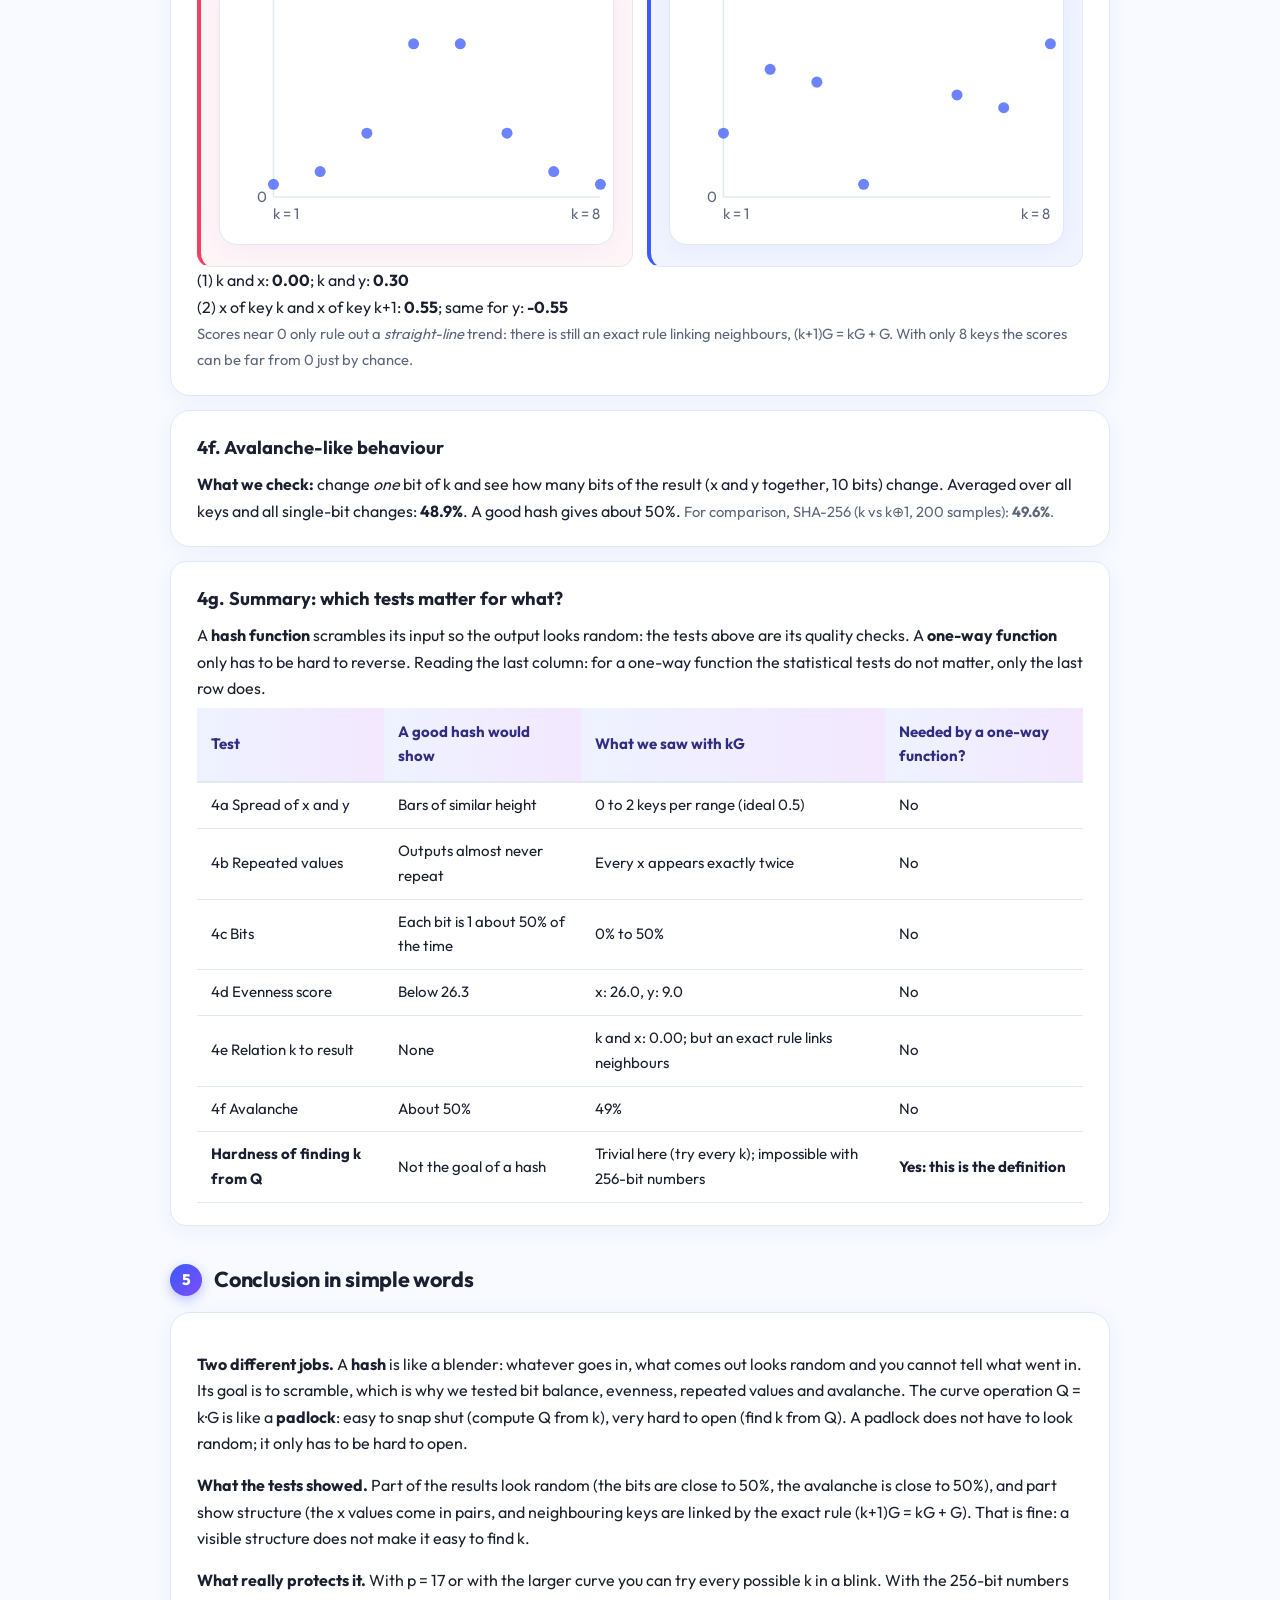
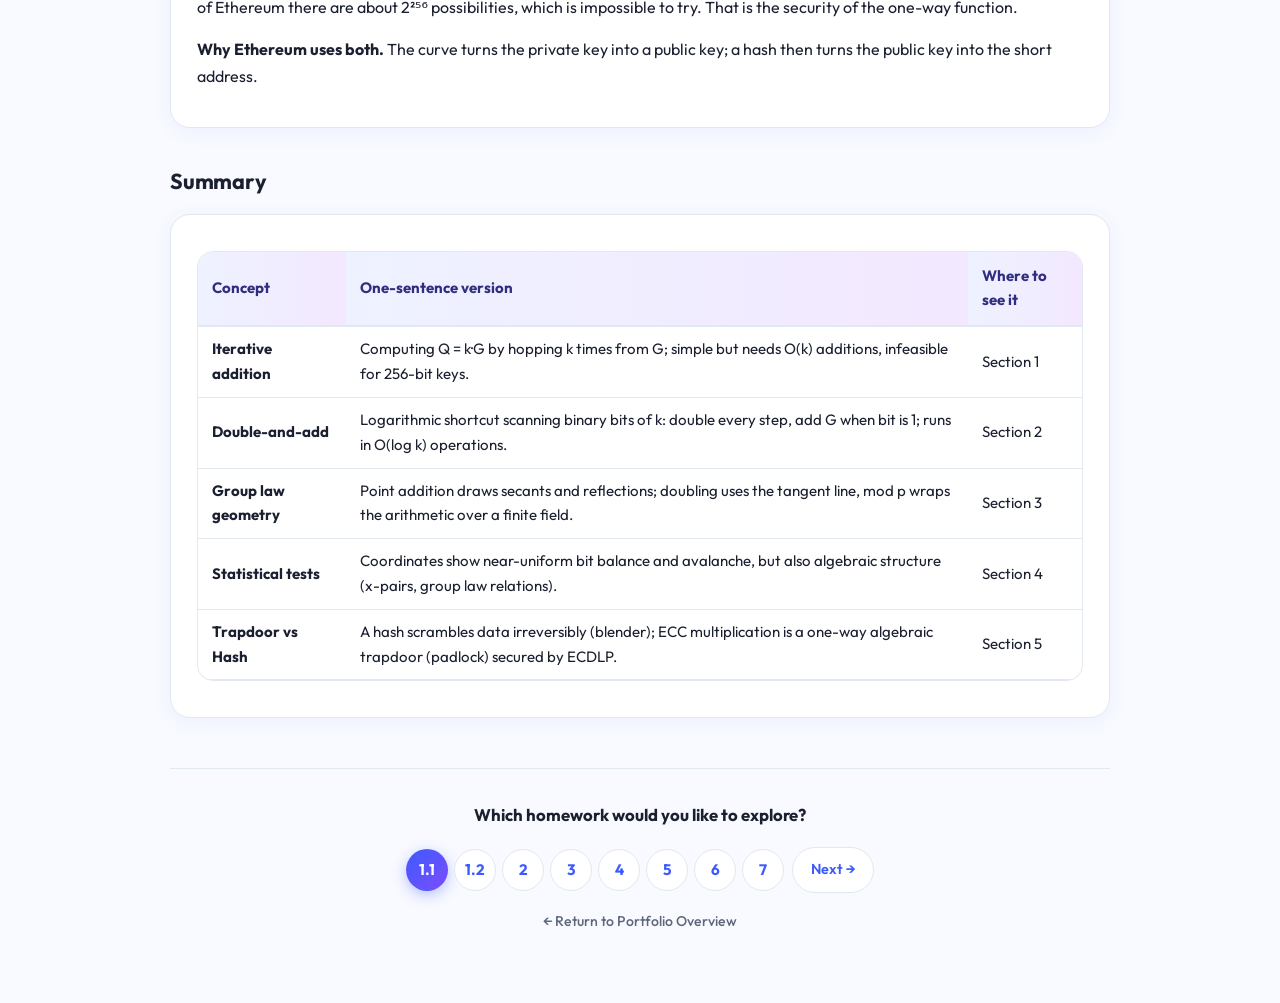
==== commit 992a51a0: "hm7" ====
--- a/homework1-pt1.html
+++ b/homework1-pt1.html
@@ -209,6 +209,8 @@
                     title="Homework 5: Riemann vs Lebesgue Integration and the Normal CDF">5</a>
                 <a href="homework6.html" class="google-page-link"
                     title="Homework 6: Statistical Independence and the Chi-square Test">6</a>
+                <a href="homework7.html" class="google-page-link"
+                    title="Homework 7: Modes of Convergence and Bayesian Inference">7</a>
             </div>
             <a href="homework1-pt2.html" class="google-page-arrow" title="Next: Homework 1 pt.2">Next &rarr;</a>
         </div>
